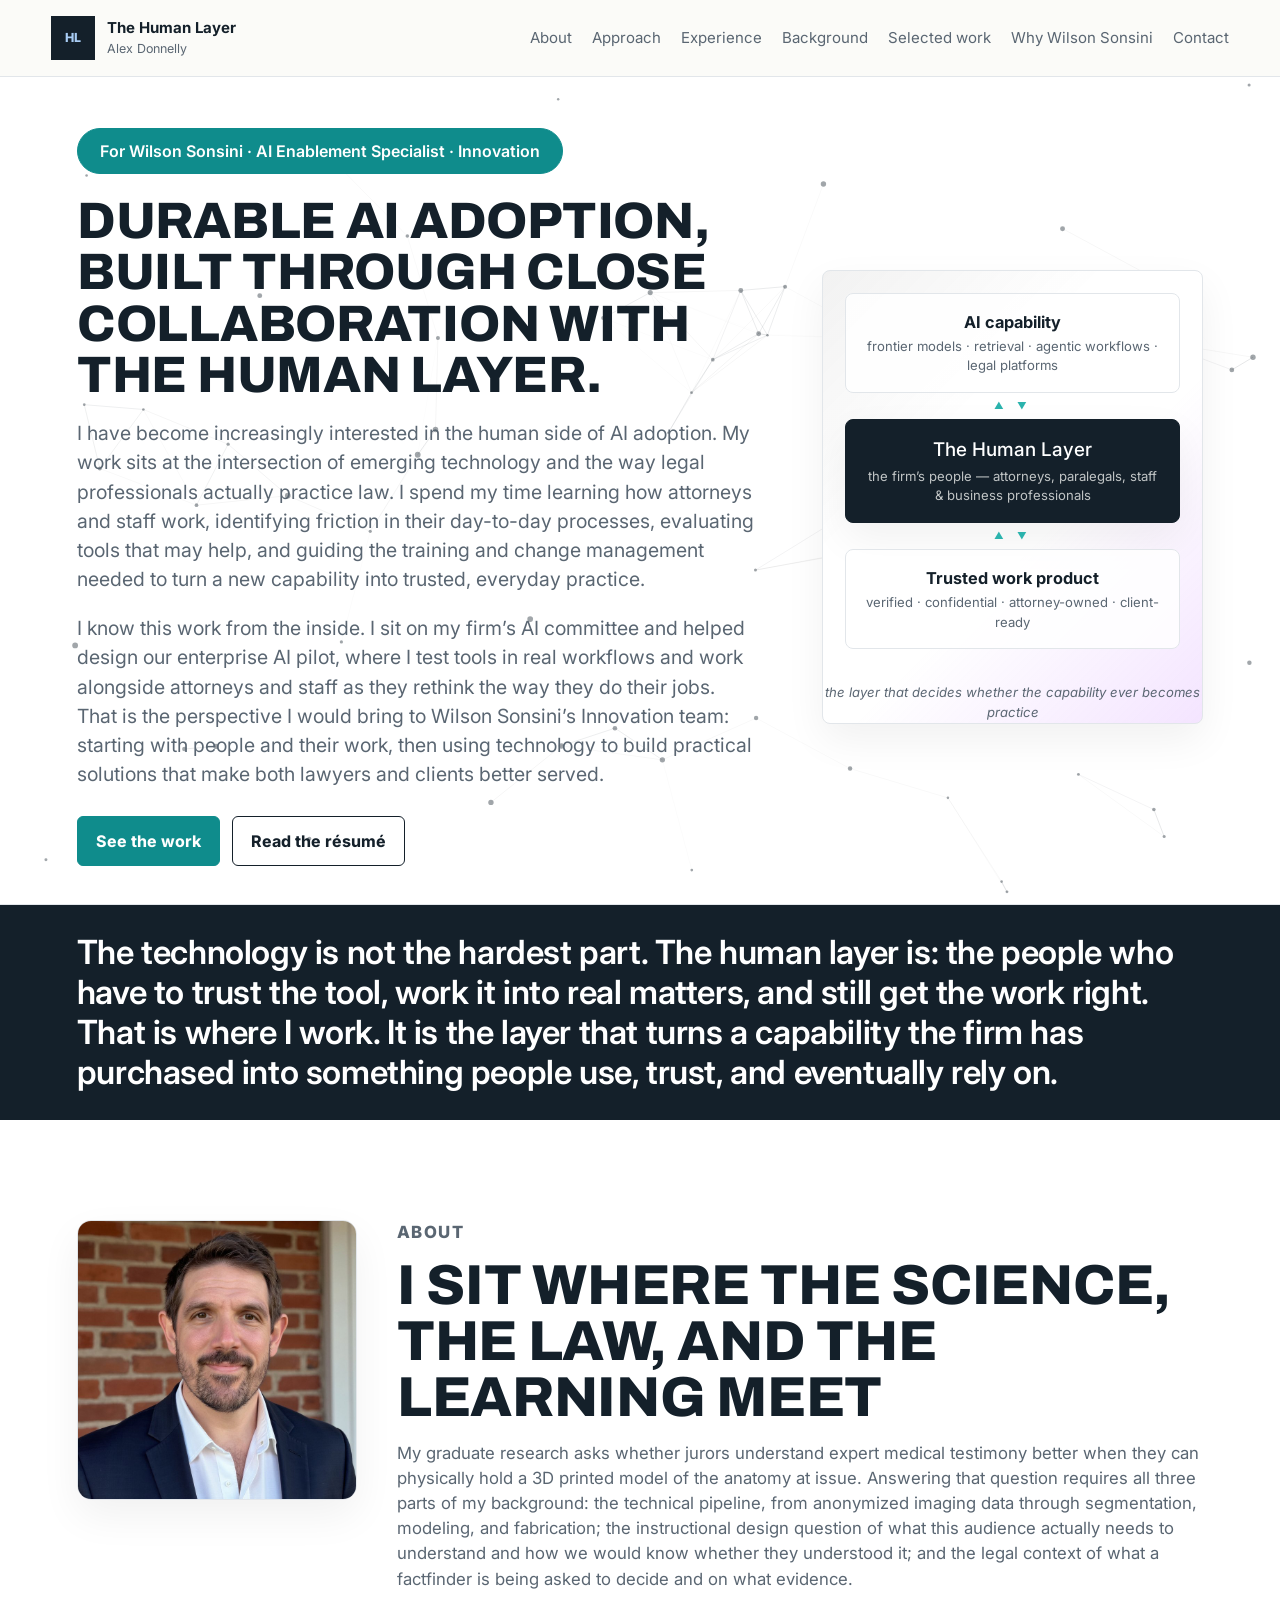
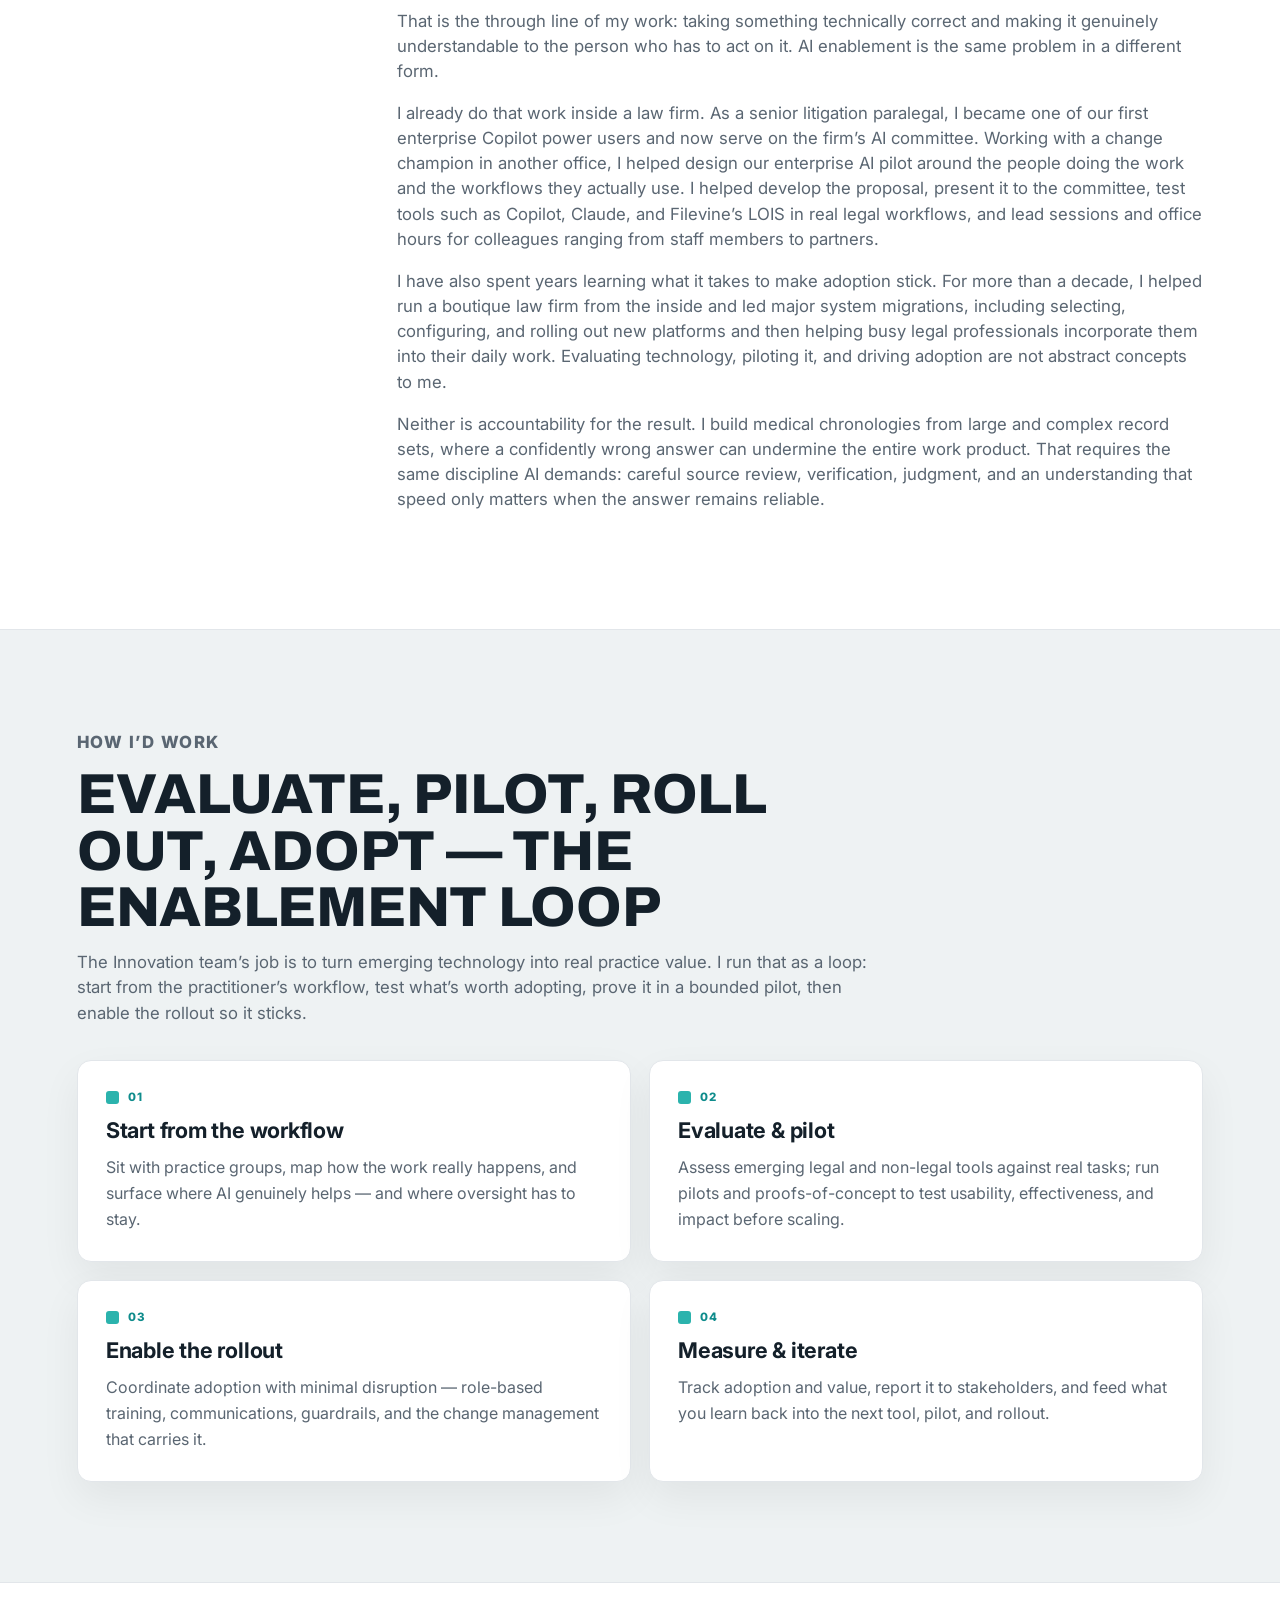
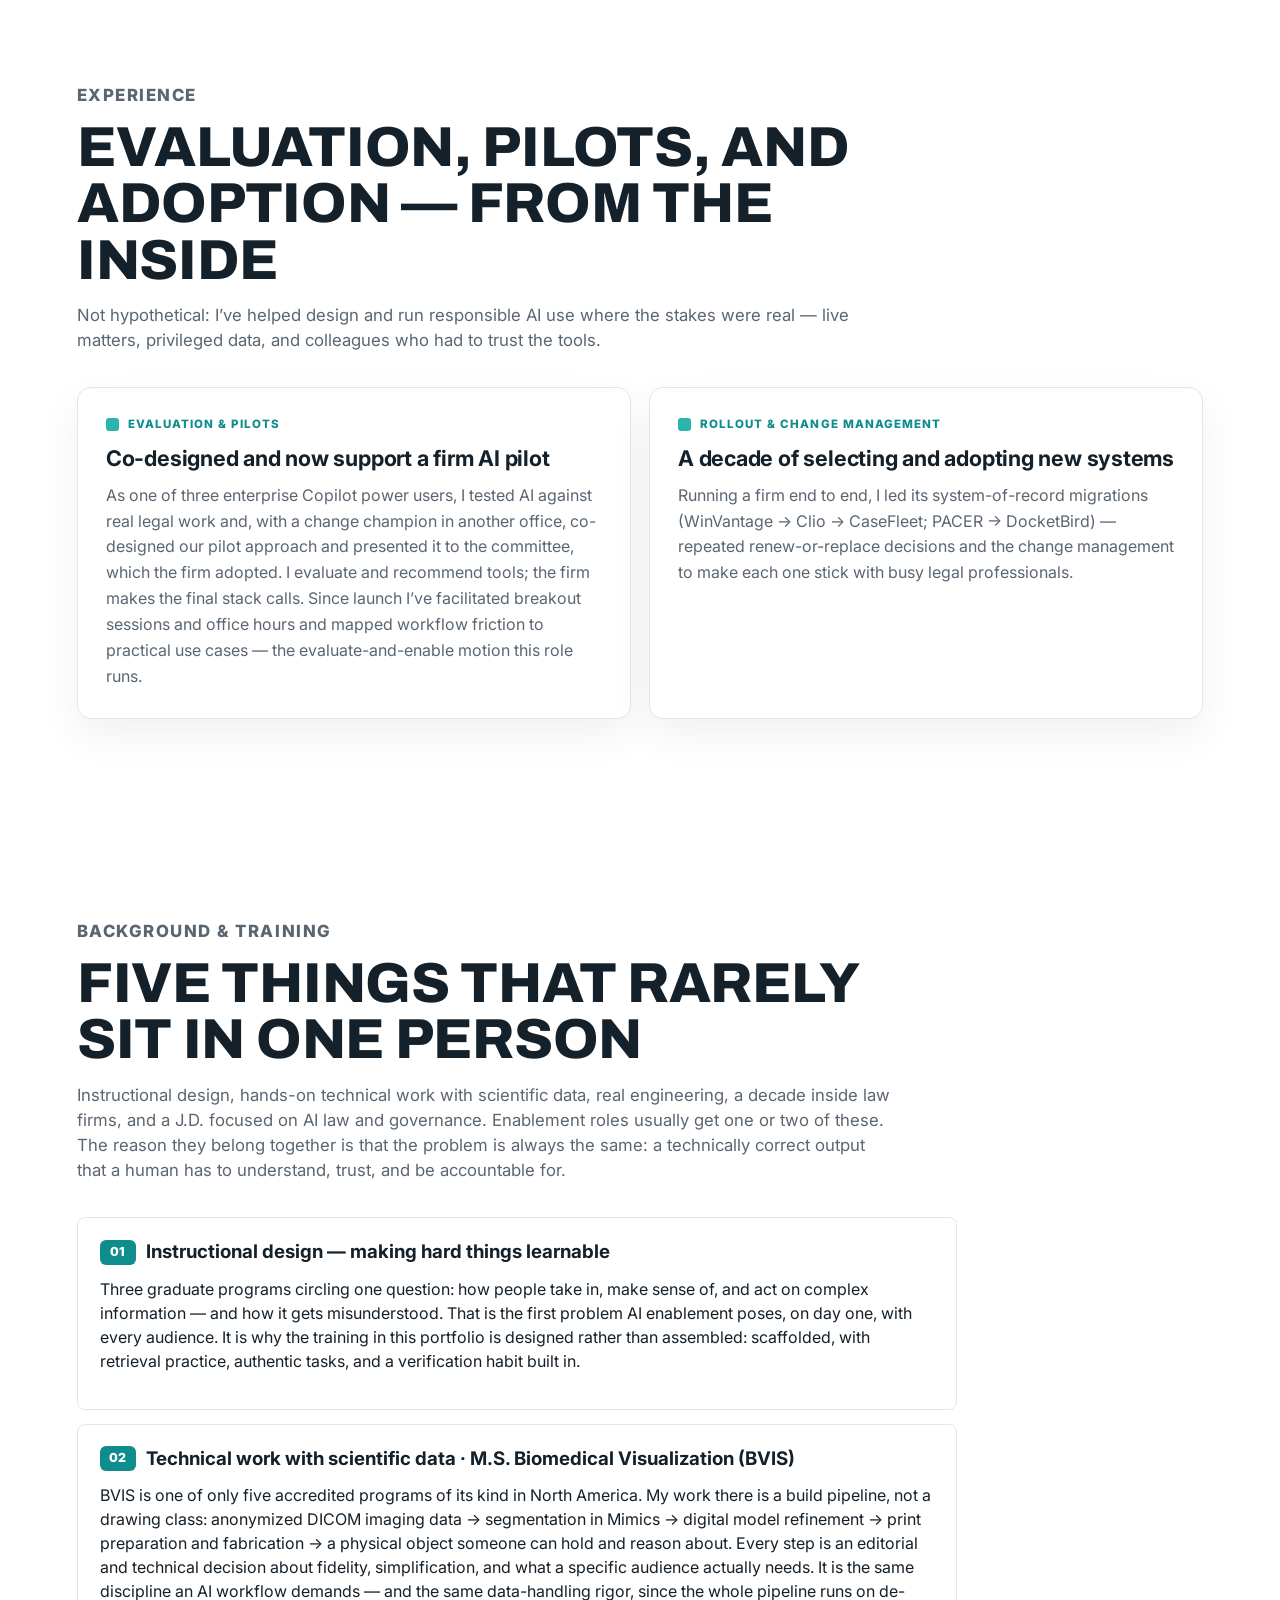
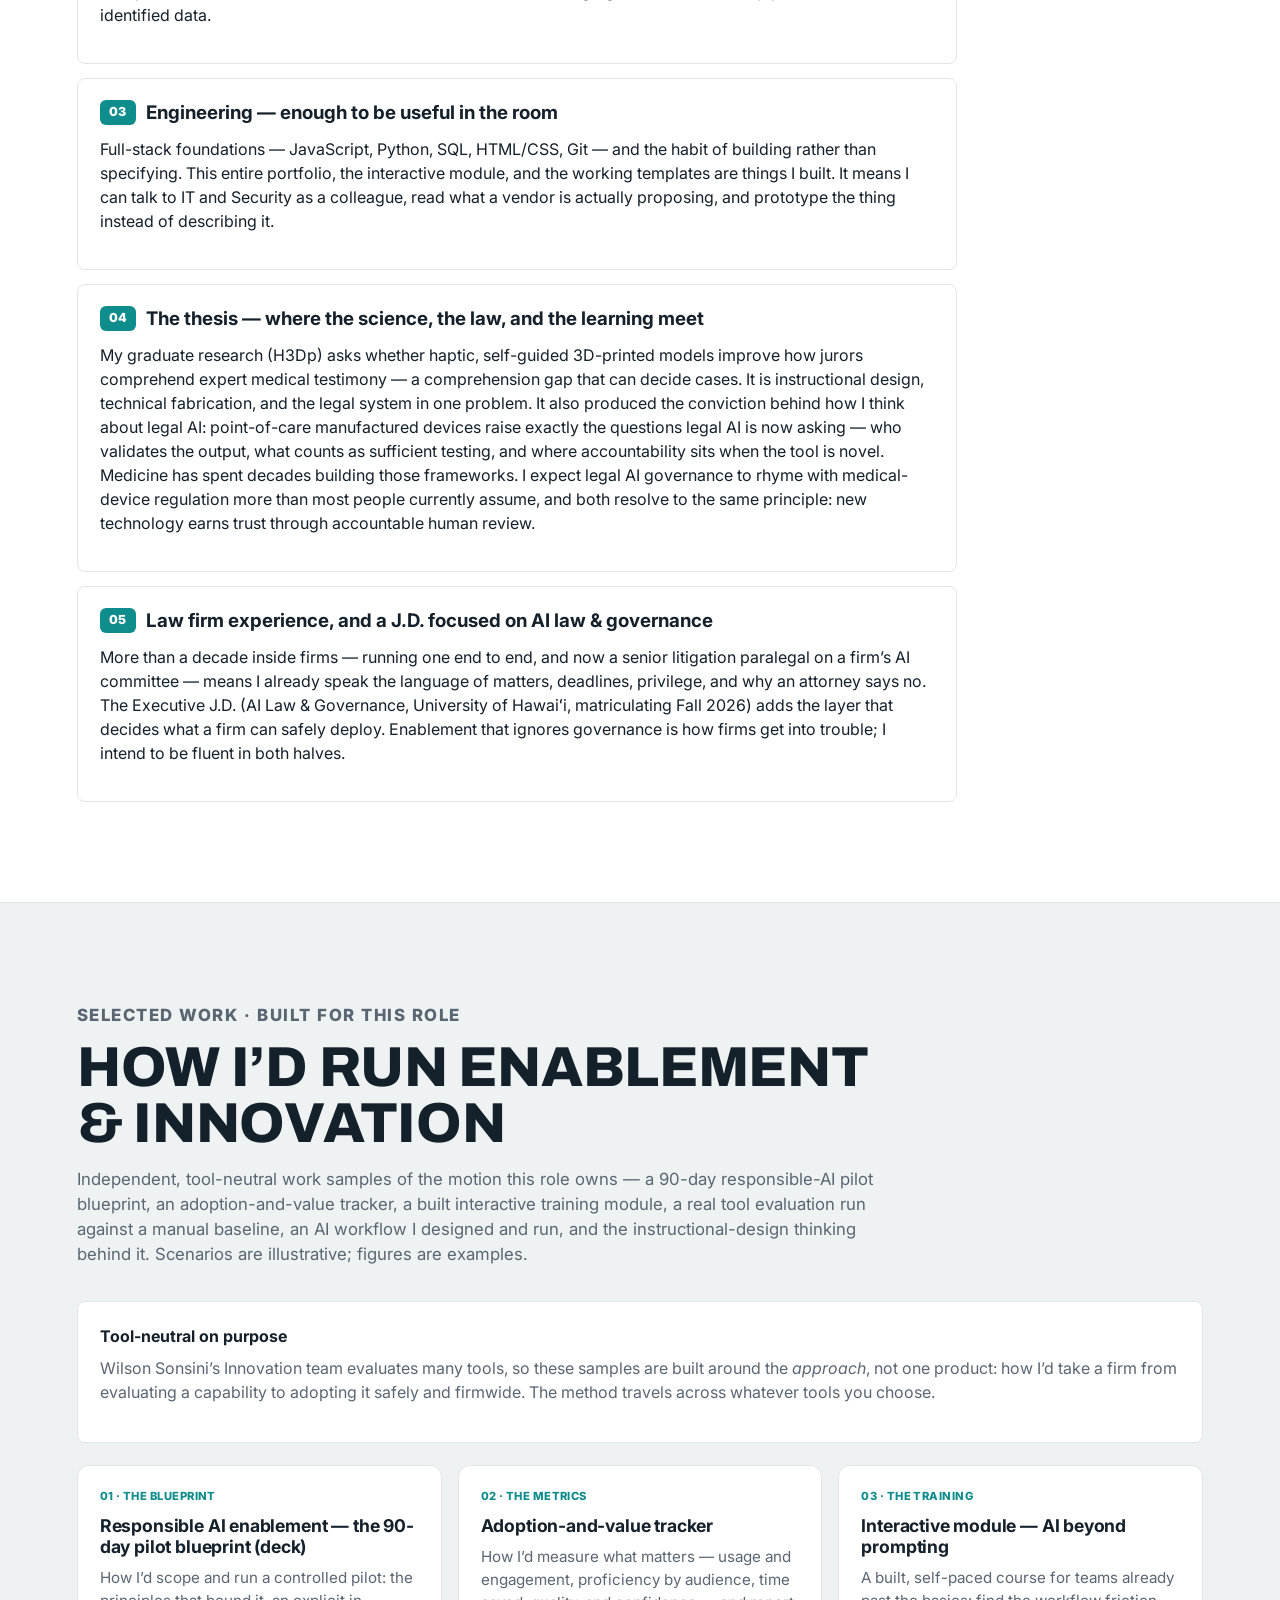
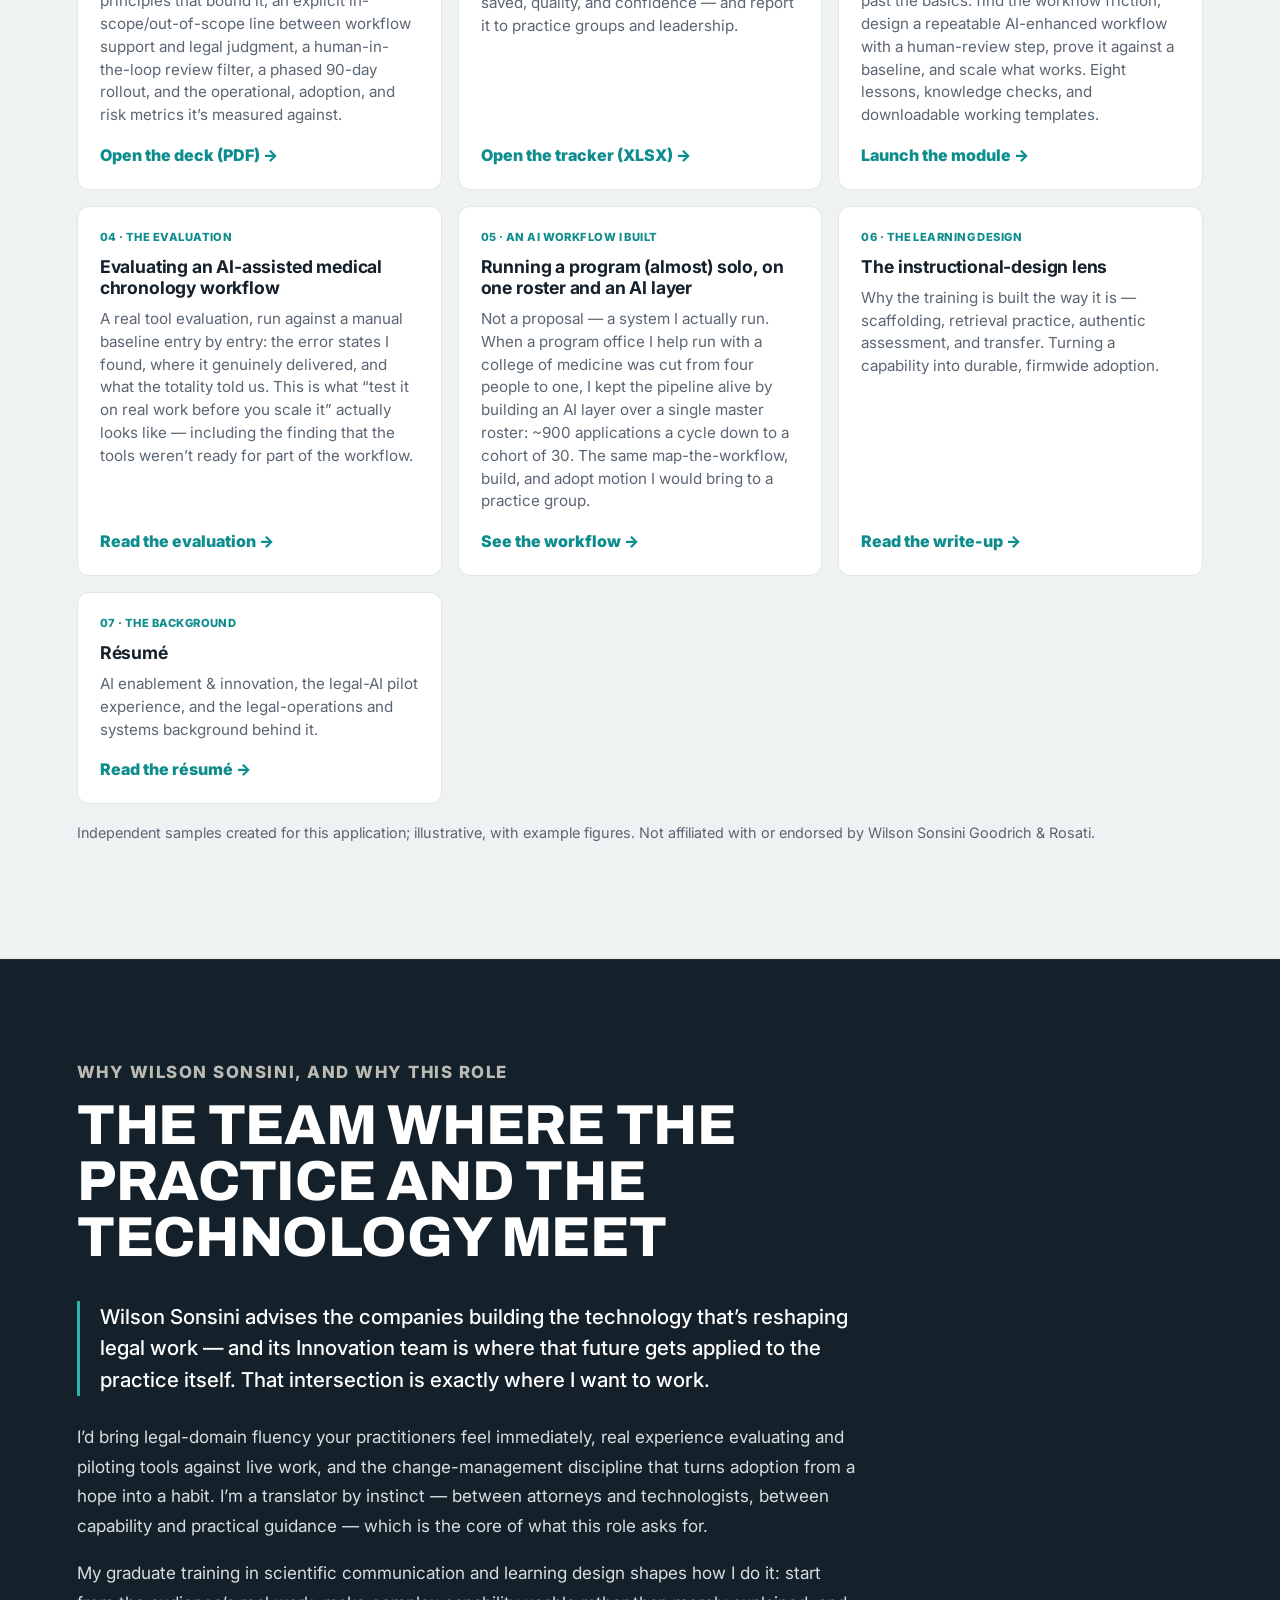
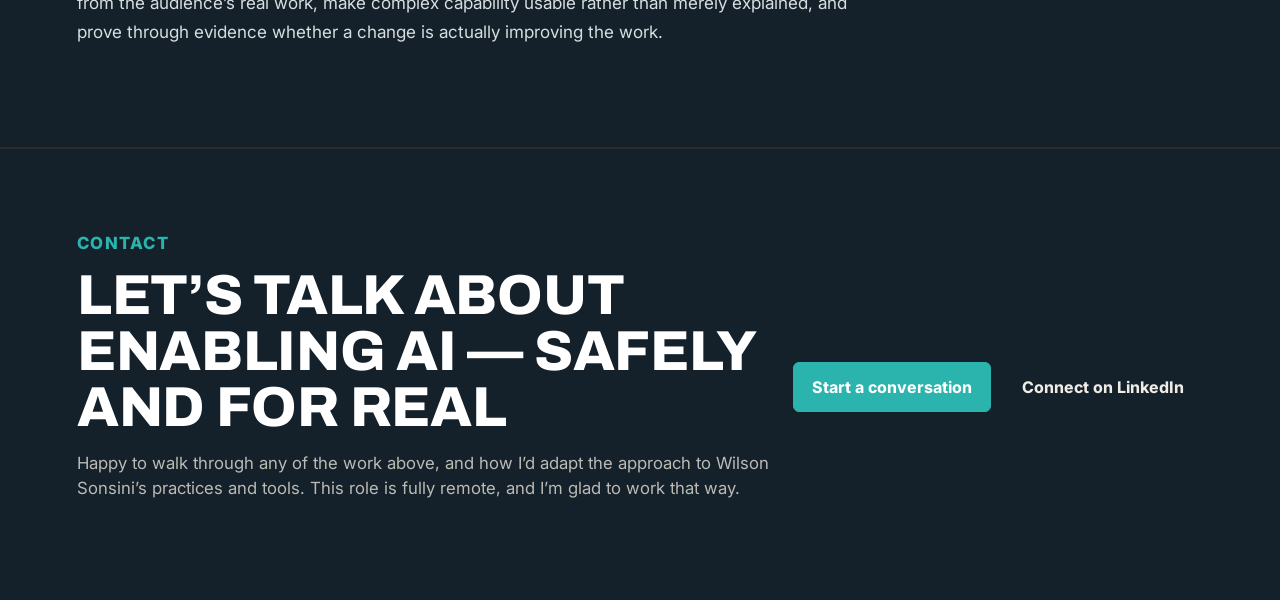
==== index.html @ 8ad5012b "Drop the Technical Fluency section; fold engineering into Background as the fifth element; repoint s" ====
<!doctype html>
<html lang="en">
  <head>
    <meta charset="utf-8">
    <meta name="viewport" content="width=device-width, initial-scale=1">
    <title>The Human Layer | Alex Donnelly — AI Enablement &amp; Innovation for Law Firms</title>
    <meta
      name="description"
      content="AI enablement and innovation for law firms: evaluating and piloting emerging tools, translating practitioner needs into technology-enabled solutions, and driving safe, firmwide adoption. Application portfolio for Wilson Sonsini's AI Enablement Specialist role."
    >
    <link rel="icon" href="favicon.svg" type="image/svg+xml">
    <link rel="icon" href="favicon.png" sizes="48x48">
    <link rel="apple-touch-icon" href="apple-touch-icon.png">
    <link rel="preconnect" href="https://fonts.googleapis.com">
    <link rel="preconnect" href="https://fonts.gstatic.com" crossorigin>
    <link href="https://fonts.googleapis.com/css2?family=Archivo:wght@600;700;800&family=Inter:wght@400;500;600;700;800&display=swap" rel="stylesheet">
    <link rel="stylesheet" href="styles.css?v=1">
    <style>
      .why .prose { max-width: 780px; }
      .why .prose p { margin: 0 0 1.05em; color: #d7dee0; font-size: 1.07rem; line-height: 1.72; }
      .why .prose p:last-child { margin-bottom: 0; }
      .why .prose p.lead { color: #ffffff; font-size: 1.28rem; line-height: 1.55; font-weight: 500; border-left: 3px solid var(--brand); padding-left: 20px; margin-bottom: 1.3em; }
      .hero { position: relative; overflow: hidden; }
      .hero > .hero-copy, .hero > .systems-panel { position: relative; z-index: 1; }
      #netbg { position: absolute; inset: 0; width: 100%; height: 100%; z-index: 0; pointer-events: none; }
      .loop-caption { text-align: center; font-size: 0.82rem; color: var(--muted); font-style: italic; margin: 12px 0 0; }
    </style>
  </head>
  <body>
    <header class="site-header">
      <a class="brand" href="#top" aria-label="The Human Layer home">
        <span class="brand-mark" aria-hidden="true">HL</span>
        <span>
          <strong>The Human Layer</strong>
          <small>Alex Donnelly</small>
        </span>
      </a>
      <nav class="nav" aria-label="Primary navigation">
        <a href="#about">About</a>
        <a href="#approach">Approach</a>
        <a href="#experience">Experience</a>
        <a href="#background">Background</a>
        <a href="#work">Selected work</a>
        <a href="#why">Why Wilson Sonsini</a>
        <a href="#contact">Contact</a>
      </nav>
    </header>

    <main id="top">
      <section class="hero">
        <canvas id="netbg" aria-hidden="true"></canvas>
        <div class="hero-copy">
          <p class="eyebrow">For Wilson Sonsini &middot; AI Enablement Specialist &middot; Innovation</p>
          <h1>Durable AI adoption, built through close collaboration with the human layer.</h1>
          <p class="lede">
            I have become increasingly interested in the human side of AI adoption. My work sits at the
            intersection of emerging technology and the way legal professionals actually practice law. I spend my
            time learning how attorneys and staff work, identifying friction in their day-to-day processes,
            evaluating tools that may help, and guiding the training and change management needed to turn a new
            capability into trusted, everyday practice.
          </p>
          <p class="lede">
            I know this work from the inside. I sit on my firm&rsquo;s AI committee and helped design our
            enterprise AI pilot, where I test tools in real workflows and work alongside attorneys and staff as
            they rethink the way they do their jobs. That is the perspective I would bring to Wilson
            Sonsini&rsquo;s Innovation team: starting with people and their work, then using technology to build
            practical solutions that make both lawyers and clients better served.
          </p>
          <div class="hero-actions" aria-label="Primary actions">
            <a class="button primary" href="#work">See the work</a>
            <a class="button secondary" href="resume.html">Read the r&eacute;sum&eacute;</a>
          </div>
        </div>

        <aside class="systems-panel" aria-label="Diagram: the human layer sits between AI capability and trusted legal work product">
          <div class="stack">
            <div class="stack-layer">
              <strong>AI capability</strong>
              <span>frontier models &middot; retrieval &middot; agentic workflows &middot; legal platforms</span>
            </div>
            <div class="stack-flow" aria-hidden="true">&#9650;&ensp;&#9660;</div>
            <div class="stack-layer human-layer">
              <strong>The Human Layer</strong>
              <span>the firm&rsquo;s people &mdash; attorneys, paralegals, staff &amp; business professionals</span>
            </div>
            <div class="stack-flow" aria-hidden="true">&#9650;&ensp;&#9660;</div>
            <div class="stack-layer">
              <strong>Trusted work product</strong>
              <span>verified &middot; confidential &middot; attorney-owned &middot; client-ready</span>
            </div>
          </div>
          <p class="loop-caption">the layer that decides whether the capability ever becomes practice</p>
        </aside>
      </section>

      <section class="thesis-band" aria-label="Positioning statement">
        <p>
          The technology is not the hardest part. The human layer is: the people who have to trust the tool, work
          it into real matters, and still get the work right. That is where I work. It is the layer that turns a
          capability the firm has purchased into something people use, trust, and eventually rely on.
        </p>
      </section>

      <section id="about" class="section">
        <div class="about-layout">
          <img class="about-photo" src="headshot.jpg" alt="Portrait of Alex Donnelly" width="280" height="280" loading="lazy">
          <div class="section-heading about-copy">
            <p class="eyebrow">About</p>
            <h2>I sit where the science, the law, and the learning meet</h2>
            <p>
              My graduate research asks whether jurors understand expert medical testimony better when they can
              physically hold a 3D printed model of the anatomy at issue. Answering that question requires all three
              parts of my background: the technical pipeline, from anonymized imaging data through segmentation,
              modeling, and fabrication; the instructional design question of what this audience actually needs to
              understand and how we would know whether they understood it; and the legal context of what a
              factfinder is being asked to decide and on what evidence.
            </p>
            <p>
              That is the through line of my work: taking something technically correct and making it genuinely
              understandable to the person who has to act on it. AI enablement is the same problem in a different
              form.
            </p>
            <p>
              I already do that work inside a law firm. As a senior litigation paralegal, I became one of our first
              enterprise Copilot power users and now serve on the firm&rsquo;s AI committee. Working with a change
              champion in another office, I helped design our enterprise AI pilot around the people doing the work
              and the workflows they actually use. I helped develop the proposal, present it to the committee, test
              tools such as Copilot, Claude, and Filevine&rsquo;s LOIS in real legal workflows, and lead sessions and
              office hours for colleagues ranging from staff members to partners.
            </p>
            <p>
              I have also spent years learning what it takes to make adoption stick. For more than a decade, I helped
              run a boutique law firm from the inside and led major system migrations, including selecting,
              configuring, and rolling out new platforms and then helping busy legal professionals incorporate them
              into their daily work. Evaluating technology, piloting it, and driving adoption are not abstract
              concepts to me.
            </p>
            <p>
              Neither is accountability for the result. I build medical chronologies from large and complex record
              sets, where a confidently wrong answer can undermine the entire work product. That requires the same
              discipline AI demands: careful source review, verification, judgment, and an understanding that speed
              only matters when the answer remains reliable.
            </p>
          </div>
        </div>
      </section>

      <section id="approach" class="section muted">
        <div class="section-heading">
          <p class="eyebrow">How I&rsquo;d work</p>
          <h2>Evaluate, pilot, roll out, adopt &mdash; the enablement loop</h2>
          <p>
            The Innovation team&rsquo;s job is to turn emerging technology into real practice value. I run that as
            a loop: start from the practitioner&rsquo;s workflow, test what&rsquo;s worth adopting, prove it in a
            bounded pilot, then enable the rollout so it sticks.
          </p>
        </div>
        <div class="exp-grid">
          <article class="exp-card">
            <span class="exp-kicker">01</span>
            <h3>Start from the workflow</h3>
            <p>Sit with practice groups, map how the work really happens, and surface where AI genuinely helps
            &mdash; and where oversight has to stay.</p>
          </article>
          <article class="exp-card">
            <span class="exp-kicker">02</span>
            <h3>Evaluate &amp; pilot</h3>
            <p>Assess emerging legal and non-legal tools against real tasks; run pilots and proofs-of-concept to
            test usability, effectiveness, and impact before scaling.</p>
          </article>
          <article class="exp-card">
            <span class="exp-kicker">03</span>
            <h3>Enable the rollout</h3>
            <p>Coordinate adoption with minimal disruption &mdash; role-based training, communications,
            guardrails, and the change management that carries it.</p>
          </article>
          <article class="exp-card">
            <span class="exp-kicker">04</span>
            <h3>Measure &amp; iterate</h3>
            <p>Track adoption and value, report it to stakeholders, and feed what you learn back into the next
            tool, pilot, and rollout.</p>
          </article>
        </div>
      </section>

      <section id="experience" class="section">
        <div class="section-heading">
          <p class="eyebrow">Experience</p>
          <h2>Evaluation, pilots, and adoption &mdash; from the inside</h2>
          <p>
            Not hypothetical: I&rsquo;ve helped design and run responsible AI use where the stakes were real
            &mdash; live matters, privileged data, and colleagues who had to trust the tools.
          </p>
        </div>
        <div class="exp-grid">
          <article class="exp-card">
            <span class="exp-kicker">Evaluation &amp; pilots</span>
            <h3>Co-designed and now support a firm AI pilot</h3>
            <p>
              As one of three enterprise Copilot power users, I tested AI against real legal work and, with a
              change champion in another office, co-designed our pilot approach and presented it to the committee,
              which the firm adopted. I evaluate and recommend tools; the firm makes the final stack calls. Since
              launch I&rsquo;ve facilitated breakout sessions and office hours and mapped workflow friction to
              practical use cases &mdash; the evaluate-and-enable motion this role runs.
            </p>
          </article>
          <article class="exp-card">
            <span class="exp-kicker">Rollout &amp; change management</span>
            <h3>A decade of selecting and adopting new systems</h3>
            <p>
              Running a firm end to end, I led its system-of-record migrations (WinVantage &rarr; Clio &rarr;
              CaseFleet; PACER &rarr; DocketBird) &mdash; repeated renew-or-replace decisions and the change
              management to make each one stick with busy legal professionals.
            </p>
          </article>
        </div>
      </section>


      <section id="background" class="section">
        <div class="section-heading">
          <p class="eyebrow">Background &amp; training</p>
          <h2>Five things that rarely sit in one person</h2>
          <p>
            Instructional design, hands-on technical work with scientific data, real engineering, a decade inside
            law firms, and a J.D. focused on AI law and governance. Enablement roles usually get one or two of
            these. The reason they belong together is that the problem is always the same: a technically correct
            output that a human has to understand, trust, and be accountable for.
          </p>
        </div>
        <div class="findings-list">
          <article class="finding">
            <h3><span>01</span> Instructional design &mdash; making hard things learnable</h3>
            <p>
              Three graduate programs circling one question: how people take in, make sense of, and act on complex
              information &mdash; and how it gets misunderstood. That is the first problem AI enablement poses, on
              day one, with every audience. It is why the training in this portfolio is designed rather than
              assembled: scaffolded, with retrieval practice, authentic tasks, and a verification habit built in.
            </p>
          </article>
          <article class="finding">
            <h3><span>02</span> Technical work with scientific data &middot; M.S. Biomedical Visualization (BVIS)</h3>
            <p>
              BVIS is one of only five accredited programs of its kind in North America. My work there is a build
              pipeline, not a drawing class: anonymized DICOM imaging data &rarr; segmentation in Mimics &rarr;
              digital model refinement &rarr; print preparation and fabrication &rarr; a physical object someone can
              hold and reason about. Every step is an editorial and technical decision about fidelity, simplification,
              and what a specific audience actually needs. It is the same discipline an AI workflow demands &mdash;
              and the same data-handling rigor, since the whole pipeline runs on de-identified data.
            </p>
          </article>
          <article class="finding">
            <h3><span>03</span> Engineering &mdash; enough to be useful in the room</h3>
            <p>
              Full-stack foundations &mdash; JavaScript, Python, SQL, HTML/CSS, Git &mdash; and the habit of
              building rather than specifying. This entire portfolio, the interactive module, and the working
              templates are things I built. It means I can talk to IT and Security as a colleague, read what a
              vendor is actually proposing, and prototype the thing instead of describing it.
            </p>
          </article>
          <article class="finding">
            <h3><span>04</span> The thesis &mdash; where the science, the law, and the learning meet</h3>
            <p>
              My graduate research (H3Dp) asks whether haptic, self-guided 3D-printed models improve how jurors
              comprehend expert medical testimony &mdash; a comprehension gap that can decide cases. It is
              instructional design, technical fabrication, and the legal system in one problem. It also produced the
              conviction behind how I think about legal AI: point-of-care manufactured devices raise exactly the
              questions legal AI is now asking &mdash; who validates the output, what counts as sufficient testing,
              and where accountability sits when the tool is novel. Medicine has spent decades building those
              frameworks. I expect legal AI governance to rhyme with medical-device regulation more than most people
              currently assume, and both resolve to the same principle: new technology earns trust through
              accountable human review.
            </p>
          </article>
          <article class="finding">
            <h3><span>05</span> Law firm experience, and a J.D. focused on AI law &amp; governance</h3>
            <p>
              More than a decade inside firms &mdash; running one end to end, and now a senior litigation paralegal
              on a firm&rsquo;s AI committee &mdash; means I already speak the language of matters, deadlines,
              privilege, and why an attorney says no. The Executive J.D. (AI Law &amp; Governance, University of
              Hawai&#x2bb;i, matriculating Fall 2026) adds the layer that decides what a firm can safely deploy.
              Enablement that ignores governance is how firms get into trouble; I intend to be fluent in both halves.
            </p>
          </article>
        </div>
      </section>

      <section id="work" class="section muted">
        <div class="section-heading">
          <p class="eyebrow">Selected work &middot; built for this role</p>
          <h2>How I&rsquo;d run enablement &amp; innovation</h2>
          <p>
            Independent, tool-neutral work samples of the motion this role owns &mdash; a 90-day responsible-AI
            pilot blueprint, an adoption-and-value tracker, a built interactive training module, a real tool
            evaluation run against a manual baseline, an AI workflow I designed and run, and the
            instructional-design thinking behind it. Scenarios are illustrative; figures are examples.
          </p>
        </div>
        <div class="project-preview" role="note">
          <strong>Tool-neutral on purpose</strong>
          <p>
            Wilson Sonsini&rsquo;s Innovation team evaluates many tools, so these samples are built around the
            <em>approach</em>, not one product: how I&rsquo;d take a firm from evaluating a capability to adopting
            it safely and firmwide. The method travels across whatever tools you choose.
          </p>
        </div>
        <div class="suite-block">
          <div class="suite-tiles">
            <a class="suite-tile" href="WSGR_Responsible_AI_Pilot_Blueprint.pdf">
              <span class="suite-tag">01 &middot; The blueprint</span>
              <h4>Responsible AI enablement &mdash; the 90-day pilot blueprint (deck)</h4>
              <p>How I&rsquo;d scope and run a controlled pilot: the principles that bound it, an explicit
              in-scope/out-of-scope line between workflow support and legal judgment, a human-in-the-loop review
              filter, a phased 90-day rollout, and the operational, adoption, and risk metrics it&rsquo;s measured
              against.</p>
              <span class="suite-action">Open the deck (PDF) <span aria-hidden="true">&rarr;</span></span>
            </a>
            <a class="suite-tile" href="WSGR_AI_Adoption_Tracker.xlsx">
              <span class="suite-tag">02 &middot; The metrics</span>
              <h4>Adoption-and-value tracker</h4>
              <p>How I&rsquo;d measure what matters &mdash; usage and engagement, proficiency by audience, time
              saved, quality, and confidence &mdash; and report it to practice groups and leadership.</p>
              <span class="suite-action">Open the tracker (XLSX) <span aria-hidden="true">&rarr;</span></span>
            </a>
            <a class="suite-tile" href="module.html">
              <span class="suite-tag">03 &middot; The training</span>
              <h4>Interactive module &mdash; AI beyond prompting</h4>
              <p>A built, self-paced course for teams already past the basics: find the workflow friction, design a
              repeatable AI-enhanced workflow with a human-review step, prove it against a baseline, and scale what
              works. Eight lessons, knowledge checks, and downloadable working templates.</p>
              <span class="suite-action">Launch the module <span aria-hidden="true">&rarr;</span></span>
            </a>
            <a class="suite-tile" href="chronology-analysis.html">
              <span class="suite-tag">04 &middot; The evaluation</span>
              <h4>Evaluating an AI-assisted medical chronology workflow</h4>
              <p>A real tool evaluation, run against a manual baseline entry by entry: the error states I found,
              where it genuinely delivered, and what the totality told us. This is what &ldquo;test it on real
              work before you scale it&rdquo; actually looks like &mdash; including the finding that the tools
              weren&rsquo;t ready for part of the workflow.</p>
              <span class="suite-action">Read the evaluation <span aria-hidden="true">&rarr;</span></span>
            </a>
            <a class="suite-tile" href="ai-workflow.html">
              <span class="suite-tag">05 &middot; An AI workflow I built</span>
              <h4>Running a program (almost) solo, on one roster and an AI layer</h4>
              <p>Not a proposal &mdash; a system I actually run. When a program office I help run with a college of
              medicine was cut from four people to one, I kept the pipeline alive by building an AI layer over a
              single master roster: ~900 applications a cycle down to a cohort of 30. The same map-the-workflow,
              build, and adopt motion I would bring to a practice group.</p>
              <span class="suite-action">See the workflow <span aria-hidden="true">&rarr;</span></span>
            </a>
            <a class="suite-tile" href="learning-design.html">
              <span class="suite-tag">06 &middot; The learning design</span>
              <h4>The instructional-design lens</h4>
              <p>Why the training is built the way it is &mdash; scaffolding, retrieval practice, authentic
              assessment, and transfer. Turning a capability into durable, firmwide adoption.</p>
              <span class="suite-action">Read the write-up <span aria-hidden="true">&rarr;</span></span>
            </a>
            <a class="suite-tile" href="resume.html">
              <span class="suite-tag">07 &middot; The background</span>
              <h4>R&eacute;sum&eacute;</h4>
              <p>AI enablement &amp; innovation, the legal-AI pilot experience, and the legal-operations and
              systems background behind it.</p>
              <span class="suite-action">Read the r&eacute;sum&eacute; <span aria-hidden="true">&rarr;</span></span>
            </a>
          </div>
          <p class="suite-footnote">
            Independent samples created for this application; illustrative, with example figures. Not affiliated
            with or endorsed by Wilson Sonsini Goodrich &amp; Rosati.
          </p>
        </div>
      </section>

      <section id="why" class="section why dark">
        <div class="section-heading">
          <p class="eyebrow">Why Wilson Sonsini, and why this role</p>
          <h2>The team where the practice and the technology meet</h2>
        </div>
        <div class="prose">
          <p class="lead">
            Wilson Sonsini advises the companies building the technology that&rsquo;s reshaping legal work &mdash;
            and its Innovation team is where that future gets applied to the practice itself. That intersection is
            exactly where I want to work.
          </p>
          <p>
            I&rsquo;d bring legal-domain fluency your practitioners feel immediately, real experience evaluating
            and piloting tools against live work, and the change-management discipline that turns adoption from a
            hope into a habit. I&rsquo;m a translator by instinct &mdash; between attorneys and technologists,
            between capability and practical guidance &mdash; which is the core of what this role asks for.
          </p>
          <p>
            My graduate training in scientific communication and learning design shapes how I do it: start from
            the audience&rsquo;s real work, make complex capability usable rather than merely explained, and prove
            through evidence whether a change is actually improving the work.
          </p>
        </div>
      </section>

      <section id="contact" class="contact-section">
        <div>
          <p class="eyebrow">Contact</p>
          <h2>Let&rsquo;s talk about enabling AI &mdash; safely and for real</h2>
          <p>
            Happy to walk through any of the work above, and how I&rsquo;d adapt the approach to Wilson
            Sonsini&rsquo;s practices and tools. This role is fully remote, and I&rsquo;m glad to work that way.
          </p>
        </div>
        <div class="hero-actions">
          <a class="button primary" href="mailto:a.james.donnelly@gmail.com">Start a conversation</a>
          <a class="button secondary" href="https://www.linkedin.com/in/alexjdonnelly">Connect on LinkedIn</a>
        </div>
      </section>
    </main>

    <script>
      /* Subtle constellation network behind the hero — slate/teal node motif */
      (function () {
        var c = document.getElementById('netbg');
        if (!c || !c.getContext) return;
        var ctx = c.getContext('2d');
        var hero = c.parentElement;
        var reduce = window.matchMedia && window.matchMedia('(prefers-reduced-motion: reduce)').matches;
        var DPR = Math.min(window.devicePixelRatio || 1, 2);
        var W = 0, H = 0, nodes = [], mouse = { x: -9999, y: -9999 }, raf = 0;
        var LINK = 132, MLINK = 175;

        function build() {
          var count = Math.round(Math.min(72, Math.max(26, (W * H) / 17000)));
          nodes = [];
          for (var i = 0; i < count; i++) {
            nodes.push({
              x: Math.random() * W, y: Math.random() * H,
              vx: (Math.random() - 0.5) * 0.26, vy: (Math.random() - 0.5) * 0.26,
              r: 1.2 + Math.random() * 1.7
            });
          }
        }
        function size() {
          var r = hero.getBoundingClientRect();
          W = r.width; H = r.height;
          c.width = W * DPR; c.height = H * DPR;
          ctx.setTransform(DPR, 0, 0, DPR, 0, 0);
          build();
        }
        function frame() {
          ctx.clearRect(0, 0, W, H);
          var i, j, n, a, b, dx, dy, d, al;
          for (i = 0; i < nodes.length; i++) {
            n = nodes[i]; n.x += n.vx; n.y += n.vy;
            if (n.x < 0 || n.x > W) n.vx *= -1;
            if (n.y < 0 || n.y > H) n.vy *= -1;
          }
          for (i = 0; i < nodes.length; i++) {
            for (j = i + 1; j < nodes.length; j++) {
              a = nodes[i]; b = nodes[j]; dx = a.x - b.x; dy = a.y - b.y; d = Math.sqrt(dx * dx + dy * dy);
              if (d < LINK) {
                al = (1 - d / LINK) * 0.13;
                ctx.strokeStyle = 'rgba(20,32,42,' + al + ')'; ctx.lineWidth = 1;
                ctx.beginPath(); ctx.moveTo(a.x, a.y); ctx.lineTo(b.x, b.y); ctx.stroke();
              }
            }
          }
          for (i = 0; i < nodes.length; i++) {
            n = nodes[i]; dx = n.x - mouse.x; dy = n.y - mouse.y; d = Math.sqrt(dx * dx + dy * dy);
            if (d < MLINK) {
              al = (1 - d / MLINK) * 0.5;
              ctx.strokeStyle = 'rgba(15,140,140,' + al + ')'; ctx.lineWidth = 1.1;
              ctx.beginPath(); ctx.moveTo(n.x, n.y); ctx.lineTo(mouse.x, mouse.y); ctx.stroke();
            }
          }
          for (i = 0; i < nodes.length; i++) {
            n = nodes[i];
            ctx.fillStyle = 'rgba(20,32,42,0.40)';
            ctx.beginPath(); ctx.arc(n.x, n.y, n.r, 0, 6.2832); ctx.fill();
          }
          if (!reduce) raf = requestAnimationFrame(frame);
        }
        window.addEventListener('resize', function () { cancelAnimationFrame(raf); size(); if (!reduce) frame(); });
        window.addEventListener('mousemove', function (e) {
          var r = c.getBoundingClientRect(); mouse.x = e.clientX - r.left; mouse.y = e.clientY - r.top;
        });
        window.addEventListener('mouseleave', function () { mouse.x = -9999; mouse.y = -9999; });
        size();
        frame();
      })();
    </script>
  </body>
</html>
---- styles.css ----
:root {
  color-scheme: light;
  --ink: #14202a;
  --muted: #5a6672;
  --line: #e2e6ea;
  --paper: #ffffff;
  --soft: #eef2f3;
  --blue: #0f8c8c;
  --brand: #2bb3ad;
  --green: #0f8c8c;
  --gold: #2bb3ad;
  --rust: #0f8c8c;
  --white: #ffffff;
  --shadow: 0 16px 40px rgba(20, 20, 25, 0.06);
}

* {
  box-sizing: border-box;
}

html {
  scroll-behavior: smooth;
}

body {
  margin: 0;
  background: var(--paper);
  color: var(--ink);
  font-family:
    Inter, ui-sans-serif, system-ui, -apple-system, BlinkMacSystemFont, "Segoe UI", sans-serif;
  line-height: 1.5;
}

a {
  color: inherit;
}

.site-header {
  position: sticky;
  top: 0;
  z-index: 10;
  display: flex;
  align-items: center;
  justify-content: space-between;
  gap: 24px;
  padding: 16px clamp(18px, 4vw, 56px);
  border-bottom: 1px solid var(--line);
  background: rgba(251, 250, 247, 0.82);
  backdrop-filter: blur(16px);
}

.brand {
  display: inline-flex;
  align-items: center;
  gap: 12px;
  min-width: 230px;
  text-decoration: none;
}

.brand-mark {
  display: grid;
  width: 44px;
  height: 44px;
  place-items: center;
  border: 1px solid var(--ink);
  background: var(--ink);
  color: var(--white);
  font-size: 0.78rem;
  font-weight: 800;
}

.brand strong,
.brand small {
  display: block;
}

.brand strong {
  font-size: 0.94rem;
}

.brand small {
  color: var(--muted);
  font-size: 0.78rem;
}

.nav {
  display: flex;
  flex-wrap: wrap;
  justify-content: flex-end;
  gap: 8px 20px;
  color: var(--muted);
  font-size: 0.94rem;
}

.nav a {
  text-decoration: none;
}

.nav a:hover {
  color: var(--ink);
}

.hero {
  display: grid;
  grid-template-columns: minmax(0, 1.25fr) minmax(300px, 0.7fr);
  gap: clamp(28px, 5vw, 64px);
  align-items: center;
  min-height: calc(84svh - 78px);
  padding: clamp(30px, 4vw, 52px) clamp(18px, 6vw, 80px) clamp(22px, 3vw, 38px);
  border-bottom: 1px solid var(--line);
}

.eyebrow {
  margin: 0 0 12px;
  color: var(--blue);
  font-size: 0.78rem;
  font-weight: 800;
  letter-spacing: 0.09em;
  text-transform: uppercase;
}

/* Hero tag styled as a bordered pill, like Eve's */
.hero .eyebrow {
  display: inline-block;
  margin-bottom: 22px;
  padding: 10px 22px;
  border: 1px solid var(--blue);
  border-radius: 999px;
  background: var(--blue);
  color: var(--white);
  font-size: 1rem;
  font-weight: 600;
  letter-spacing: 0;
  text-transform: none;
}

h1,
h2,
h3,
h4,
p {
  margin-top: 0;
}

h1 {
  max-width: 910px;
  margin-bottom: 18px;
  font-family: Inter, ui-sans-serif, system-ui, -apple-system, "Segoe UI", sans-serif;
  font-size: clamp(2.7rem, 4vw, 4.35rem);
  font-weight: 750;
  letter-spacing: -0.022em;
  line-height: 1.02;
}

.lede {
  max-width: 760px;
  color: var(--muted);
  font-size: clamp(1.04rem, 1.55vw, 1.22rem);
}

.hero-actions {
  display: flex;
  flex-wrap: wrap;
  gap: 12px;
  margin-top: 26px;
}

.button {
  display: inline-flex;
  align-items: center;
  justify-content: center;
  min-height: 44px;
  padding: 12px 18px;
  border: 1px solid var(--ink);
  border-radius: 6px;
  font-weight: 750;
  text-decoration: none;
}

.button.primary {
  background: var(--blue);
  border-color: var(--blue);
  color: var(--white);
}

.button.secondary {
  background: transparent;
}

.systems-panel {
  border: 1px solid var(--line);
  border-radius: 8px;
  background:
    linear-gradient(135deg, rgba(31, 29, 26, 0.06), transparent 34%),
    linear-gradient(315deg, rgba(185, 90, 255, 0.16), transparent 42%),
    var(--white);
  box-shadow: var(--shadow);
  overflow: hidden;
}

.panel-head,
.legend {
  display: flex;
  align-items: center;
  justify-content: space-between;
  gap: 16px;
  padding: 16px;
  color: var(--muted);
  font-size: 0.84rem;
}

.panel-head {
  border-bottom: 1px solid var(--line);
}

.status-dot {
  color: var(--green);
  font-weight: 800;
}

.workflow-grid {
  display: grid;
  grid-template-columns: repeat(2, minmax(0, 1fr));
  gap: 12px;
  padding: 18px;
}

.workflow-node {
  position: relative;
  display: grid;
  min-height: 76px;
  place-items: center;
  border: 1px solid var(--line);
  border-radius: 8px;
  background: rgba(255, 255, 255, 0.82);
  font-weight: 800;
}

.workflow-node::after {
  content: "";
  position: absolute;
  right: -7px;
  bottom: -7px;
  width: 18px;
  height: 18px;
  border-radius: 50%;
  background: var(--blue);
}

.workflow-node.human::after {
  background: var(--gold);
}

.legend {
  border-top: 1px solid var(--line);
}

.legend span {
  display: inline-flex;
  align-items: center;
  gap: 8px;
}

.legend i {
  width: 10px;
  height: 10px;
  border-radius: 50%;
}

.human-key {
  background: var(--gold);
}

.ai-key {
  background: var(--blue);
}

.thesis-band {
  padding: 28px clamp(18px, 6vw, 80px);
  background: var(--ink);
  color: var(--white);
}

.thesis-band p {
  max-width: 1180px;
  margin: 0 auto;
  font-family: Inter, ui-sans-serif, system-ui, -apple-system, "Segoe UI", sans-serif;
  font-size: clamp(1.35rem, 2.6vw, 2.35rem);
  font-weight: 600;
  letter-spacing: -0.012em;
  line-height: 1.2;
}

.section {
  padding: clamp(58px, 8vw, 100px) clamp(18px, 6vw, 80px);
}

.section.muted {
  background: var(--soft);
  border-block: 1px solid var(--line);
}

.section-heading {
  max-width: 820px;
  margin-bottom: 34px;
}

.section-heading h2,
.contact-section h2 {
  margin-bottom: 14px;
  font-family: Inter, ui-sans-serif, system-ui, -apple-system, "Segoe UI", sans-serif;
  font-size: clamp(2rem, 4.4vw, 4.2rem);
  font-weight: 700;
  letter-spacing: -0.018em;
  line-height: 1.03;
}

.section-heading p,
.contact-section p {
  color: var(--muted);
  font-size: 1.05rem;
}

.blueprint-layout {
  display: grid;
  grid-template-columns: minmax(280px, 0.72fr) minmax(0, 1.28fr);
  gap: 18px;
}

.blueprint-stage,
.project-card,
.project-preview,
.writing-list article {
  border: 1px solid var(--line);
  border-radius: 8px;
  background: var(--white);
}

.blueprint-stage {
  padding: 22px;
}

.blueprint-stage.emphasized {
  background: #f8faf7;
}

.stage-header {
  margin-bottom: 22px;
}

.stage-header h3 {
  margin-bottom: 4px;
  font-size: 1.24rem;
}

.stage-header p {
  color: var(--muted);
}

.timeline {
  margin: 0;
  padding: 0;
  list-style: none;
  counter-reset: workflow;
  display: flex;
  flex-direction: column;
  gap: 12px;
}

.timeline li {
  counter-increment: workflow;
  position: relative;
  padding-left: 46px;
  min-height: 34px;
  color: var(--muted);
}

.timeline li::before {
  content: counter(workflow, decimal-leading-zero);
  position: absolute;
  left: 0;
  top: 0;
  box-sizing: border-box;
  width: 34px;
  height: 34px;
  display: flex;
  align-items: center;
  justify-content: center;
  border: 1px solid var(--line);
  border-radius: 50%;
  color: var(--ink);
  font-size: 0.72rem;
  font-weight: 850;
}

.enablement-cards,
.project-grid,
.writing-list {
  display: grid;
  grid-template-columns: repeat(2, minmax(0, 1fr));
  gap: 14px;
}

.enablement-cards article {
  min-height: 170px;
  padding: 18px;
  border: 1px solid var(--line);
  border-radius: 8px;
  background: var(--white);
}

.enablement-cards span,
.writing-list span {
  color: var(--muted);
  font-size: 0.76rem;
  font-weight: 850;
}

.enablement-cards h4,
.writing-list h3,
.project-card h3 {
  margin: 8px 0 8px;
  line-height: 1.16;
}

.enablement-cards p,
.writing-list p,
.project-card p,
.project-preview p {
  color: var(--muted);
}

.project-grid {
  grid-template-columns: repeat(3, minmax(0, 1fr));
}

.project-card {
  display: flex;
  min-height: 250px;
  flex-direction: column;
  padding: 22px;
}

.text-button {
  align-self: flex-start;
  margin-top: auto;
  padding: 0;
  border: 0;
  background: none;
  color: var(--blue);
  cursor: pointer;
  font: inherit;
  font-weight: 850;
}

.text-button:hover {
  text-decoration: underline;
}

.project-preview {
  margin-top: 16px;
  padding: 22px;
}

.project-preview strong {
  display: block;
  margin-bottom: 8px;
}

.writing-list article {
  padding: 22px;
}

.writing-list {
  grid-template-columns: repeat(2, minmax(0, 1fr));
}

.contact-section {
  display: grid;
  grid-template-columns: minmax(0, 1fr) auto;
  gap: 24px;
  align-items: center;
  padding: clamp(48px, 7vw, 82px) clamp(18px, 6vw, 80px);
  background: var(--white);
  border-top: 1px solid var(--line);
}

.contact-section > div {
  max-width: 850px;
}

@media (max-width: 920px) {
  .site-header,
  .contact-section {
    align-items: flex-start;
    flex-direction: column;
  }

  .hero,
  .blueprint-layout,
  .project-grid,
  .writing-list {
    grid-template-columns: 1fr;
  }

  .hero {
    min-height: auto;
  }

  .contact-section {
    display: flex;
  }
}

@media (max-width: 620px) {
  .site-header {
    position: static;
  }

  .brand {
    min-width: 0;
  }

  .nav {
    justify-content: flex-start;
  }

  .enablement-cards {
    grid-template-columns: 1fr;
  }

  .systems-panel {
    display: none;
  }

  .hero {
    padding-top: 32px;
    padding-bottom: 28px;
  }

  h1 {
    font-size: clamp(2.35rem, 11vw, 3rem);
    line-height: 1.03;
  }

  .panel-head,
  .legend {
    align-items: flex-start;
    flex-direction: column;
  }
}

.about-layout {
  display: grid;
  grid-template-columns: 280px 1fr;
  gap: 2.5rem;
  align-items: start;
}

.about-photo {
  width: 100%;
  height: auto;
  border-radius: 14px;
  box-shadow: var(--shadow);
  border: 1px solid var(--line);
}

.about-copy {
  margin: 0;
}

@media (max-width: 920px) {
  .about-layout {
    grid-template-columns: 1fr;
  }

  .about-photo {
    max-width: 240px;
  }
}

/* ===== Evaluation case study ===== */
.records-list,
.findings-list {
  display: grid;
  gap: 14px;
  max-width: 880px;
}

.record {
  padding: 16px 20px;
  border: 1px solid var(--line);
  border-radius: 8px;
  background: var(--white);
}

.record header {
  display: flex;
  align-items: baseline;
  gap: 10px;
  margin-bottom: 6px;
  color: var(--muted);
  font-size: 0.85rem;
  font-weight: 700;
}

.record-id {
  display: inline-grid;
  min-width: 34px;
  padding: 2px 6px;
  place-items: center;
  border-radius: 6px;
  background: var(--ink);
  color: var(--white);
  font-size: 0.74rem;
  font-weight: 850;
}

.record p {
  margin: 0;
  font-family: Inter, ui-sans-serif, system-ui, -apple-system, "Segoe UI", sans-serif;
  font-size: 0.98rem;
}

.ai-chronology {
  display: grid;
  gap: 12px;
  max-width: 880px;
  margin: 0;
  padding: 0;
  list-style: none;
}

.ai-chronology li {
  position: relative;
  padding: 14px 18px;
  border: 1px solid var(--rust);
  border-left-width: 5px;
  border-radius: 8px;
  background: #fdf6f3;
}

.ai-chronology li.ok {
  border-color: var(--line);
  border-left-color: var(--green);
  background: var(--white);
}

.chrono-date {
  color: var(--muted);
  font-size: 0.8rem;
  font-weight: 850;
  letter-spacing: 0.04em;
  text-transform: uppercase;
}

.ai-chronology .flag {
  position: absolute;
  top: 12px;
  right: 14px;
  color: var(--rust);
  font-size: 0.8rem;
  font-weight: 850;
}

.ai-chronology p {
  margin: 6px 0 0;
}

.finding {
  padding: 20px 22px;
  border: 1px solid var(--line);
  border-radius: 8px;
  background: var(--white);
}

.finding h3 {
  display: flex;
  align-items: center;
  gap: 10px;
  margin-bottom: 10px;
}

.finding h3 span {
  display: inline-grid;
  min-width: 36px;
  padding: 3px 8px;
  place-items: center;
  border-radius: 6px;
  background: var(--rust);
  color: var(--white);
  font-size: 0.78rem;
  font-weight: 850;
}

.finding .vs {
  padding: 10px 14px;
  border-left: 3px solid var(--line);
  background: var(--soft);
  border-radius: 0 6px 6px 0;
  font-size: 0.95rem;
}

.finding .catch {
  margin-bottom: 0;
  color: var(--blue);
}

.rubric {
  width: 100%;
  max-width: 880px;
  border-collapse: collapse;
  background: var(--white);
}

.rubric th,
.rubric td {
  padding: 12px 14px;
  border: 1px solid var(--line);
  text-align: left;
}

.rubric th {
  background: var(--soft);
  font-size: 0.85rem;
  letter-spacing: 0.04em;
  text-transform: uppercase;
}

.rubric td:last-child {
  font-weight: 850;
  white-space: nowrap;
}

a.text-button {
  text-decoration: none;
}

a.text-button:hover {
  text-decoration: underline;
}

.post-body {
  max-width: 740px;
}

.post-body p {
  margin-bottom: 1.2em;
  font-size: 1.05rem;
  line-height: 1.65;
}

.writing-list h3 a {
  text-decoration: none;
}

.writing-list h3 a:hover {
  text-decoration: underline;
}

/* Hero stack diagram: The Human Layer */
.stack {
  display: grid;
  gap: 6px;
  padding: 22px;
}

.stack-layer {
  display: grid;
  gap: 2px;
  padding: 16px 18px;
  border: 1px solid var(--line);
  border-radius: 8px;
  background: rgba(255, 255, 255, 0.85);
  text-align: center;
}

.stack-layer strong {
  font-size: 1.02rem;
}

.stack-layer span {
  color: var(--muted);
  font-size: 0.82rem;
}

.stack-layer.human-layer {
  border-color: var(--ink);
  background: var(--ink);
  box-shadow: var(--shadow);
}

.stack-layer.human-layer strong {
  color: var(--white);
  font-family: Inter, ui-sans-serif, system-ui, -apple-system, "Segoe UI", sans-serif;
  font-size: 1.18rem;
  font-weight: 500;
}

.stack-layer.human-layer span {
  color: rgba(251, 252, 250, 0.75);
}

.stack-flow {
  color: var(--gold);
  font-size: 0.6rem;
  letter-spacing: 0.4em;
  text-align: center;
}

.project-grid.single {
  grid-template-columns: 1fr;
  max-width: 780px;
}

.project-grid.single .project-card {
  min-height: 0;
  gap: 6px;
}

.blueprint-cta {
  max-width: 780px;
}

.blueprint-cta a {
  color: var(--blue);
  font-weight: 750;
}

/* Workflow inventory table: balance column widths */
.rubric.inventory {
  table-layout: fixed;
}

.rubric.inventory th:nth-child(1) { width: 16%; }
.rubric.inventory th:nth-child(2) { width: 32%; }
.rubric.inventory th:nth-child(3) { width: 27%; }
.rubric.inventory th:nth-child(4) { width: 25%; }

.rubric.inventory td:last-child {
  font-weight: 400;
  white-space: normal;
}

/* Triage job-aid table: balanced 3-column layout */
.rubric.triage {
  table-layout: fixed;
}

.rubric.triage th,
.rubric.triage td {
  vertical-align: top;
  word-wrap: break-word;
  overflow-wrap: break-word;
}

.rubric.triage th:nth-child(1) { width: 32%; }
.rubric.triage th:nth-child(2) { width: 30%; }
.rubric.triage th:nth-child(3) { width: 38%; }

.rubric.triage td:last-child {
  font-weight: 400;
  white-space: normal;
}

/* Product-update format-map table: balanced 4-column layout */
.rubric.formats {
  table-layout: fixed;
}

.rubric.formats th,
.rubric.formats td {
  vertical-align: top;
  word-wrap: break-word;
  overflow-wrap: break-word;
}

.rubric.formats th:nth-child(1) { width: 18%; }
.rubric.formats th:nth-child(2) { width: 18%; }
.rubric.formats th:nth-child(3) { width: 20%; }
.rubric.formats th:nth-child(4) { width: 44%; }

.rubric.formats td:last-child {
  font-weight: 400;
  white-space: normal;
}

/* Release-note block (mirrors Harvey's release-notes layout) */
.relnote {
  max-width: 760px;
  padding: 26px 28px;
  border: 1px solid var(--line);
  border-radius: 10px;
  background: var(--white);
  box-shadow: var(--shadow);
}

.relnote-head {
  display: flex;
  align-items: baseline;
  justify-content: space-between;
  gap: 16px;
  flex-wrap: wrap;
}

.relnote-head h3 {
  margin: 0;
  font-family: Inter, ui-sans-serif, system-ui, -apple-system, "Segoe UI", sans-serif;
  font-weight: 500;
  font-size: 1.65rem;
  line-height: 1.1;
}

.relnote-date {
  color: var(--muted);
  font-size: 0.85rem;
  white-space: nowrap;
}

.pill {
  display: inline-block;
  margin-top: 12px;
  padding: 4px 12px;
  border-radius: 999px;
  background: var(--soft);
  color: var(--muted);
  font-size: 0.74rem;
  font-weight: 700;
  letter-spacing: 0.02em;
}

.relnote-meta {
  display: grid;
  grid-template-columns: repeat(auto-fit, minmax(130px, 1fr));
  gap: 14px 22px;
  margin: 20px 0;
  padding: 18px 0;
  border-top: 1px solid var(--line);
  border-bottom: 1px solid var(--line);
}

.relnote-meta div {
  display: grid;
  gap: 3px;
}

.relnote-meta dt {
  margin: 0;
  color: var(--muted);
  font-size: 0.68rem;
  font-weight: 800;
  letter-spacing: 0.08em;
  text-transform: uppercase;
}

.relnote-meta dd {
  margin: 0;
  font-size: 0.92rem;
  color: var(--ink);
}

.relnote h4 {
  margin: 18px 0 6px;
  color: var(--rust);
  font-size: 0.76rem;
  font-weight: 800;
  letter-spacing: 0.08em;
  text-transform: uppercase;
}

.relnote p {
  margin: 0;
  color: var(--muted);
}

.relnote p + h4 {
  margin-top: 18px;
}

/* Subtle hovers & dividers (restrained, Harvey-style) */
.project-card,
.writing-list article,
.enablement-cards article,
.blueprint-stage,
.finding,
.record,
.systems-panel {
  transition: border-color 0.22s ease, box-shadow 0.22s ease, transform 0.22s ease;
}

.project-card:hover,
.writing-list article:hover,
.enablement-cards article:hover,
.finding:hover {
  border-color: #e0d8cb;
  box-shadow: 0 10px 30px rgba(31, 29, 26, 0.05);
}

.nav a {
  transition: color 0.18s ease;
}

.text-button {
  transition: color 0.18s ease;
}

/* Two-column meta table (label / value) */
.rubric.meta {
  table-layout: fixed;
}

.rubric.meta td {
  vertical-align: top;
}

.rubric.meta td:nth-child(1) { width: 22%; }

.rubric.meta td:last-child {
  font-weight: 400;
  white-space: normal;
}

/* Enablement-suite tiles */
.suite-block {
  margin-top: 20px;
}

.suite-block .suite-title {
  margin: 6px 0 10px;
  font-size: clamp(1.5rem, 2.6vw, 2.1rem);
  font-weight: 700;
  letter-spacing: -0.015em;
  line-height: 1.1;
}

.suite-block .suite-lede {
  max-width: 60ch;
  margin: 0 0 4px;
  color: var(--muted);
}

.suite-tiles {
  display: grid;
  grid-template-columns: repeat(3, minmax(0, 1fr));
  gap: 16px;
  margin-top: 22px;
}

.suite-tile {
  display: flex;
  flex-direction: column;
  gap: 10px;
  padding: 22px;
  border: 1px solid var(--line);
  border-radius: 12px;
  background: var(--white);
  color: var(--ink);
  text-decoration: none;
  transition:
    background 0.18s ease,
    border-color 0.18s ease,
    transform 0.18s ease,
    box-shadow 0.18s ease;
}

a.suite-tile:hover {
  background: #edece8;
  border-color: #d3d3cd;
  transform: translateY(-3px);
  box-shadow: var(--shadow);
}

a.suite-tile:focus-visible {
  outline: 2px solid var(--ink);
  outline-offset: 2px;
}

.suite-tag {
  font-size: 0.7rem;
  font-weight: 800;
  letter-spacing: 0.04em;
  text-transform: uppercase;
  color: var(--muted);
}

.suite-tile h4 {
  margin: 0;
  font-size: 1.1rem;
  font-weight: 700;
  letter-spacing: -0.01em;
  line-height: 1.2;
}

.suite-tile p {
  margin: 0;
  color: var(--muted);
  font-size: 0.95rem;
  line-height: 1.5;
}

.suite-action {
  margin-top: auto;
  padding-top: 6px;
  color: var(--blue);
  font-weight: 850;
}

.suite-action span {
  display: inline-block;
  transition: transform 0.18s ease;
}

a.suite-tile:hover .suite-action span {
  transform: translateX(4px);
}

.suite-tile--audio .suite-audio {
  width: 100%;
  margin-top: auto;
  padding-top: 4px;
}

.suite-footnote {
  margin-top: 18px;
  color: var(--muted);
  font-size: 0.9rem;
}

.suite-footnote a {
  font-weight: 700;
}

@media (max-width: 820px) {
  .suite-tiles {
    grid-template-columns: 1fr;
  }
}

/* ===== Contrast & vibrancy pass ===== */

/* Vibrant section numbers and tags */
.enablement-cards span {
  color: var(--blue);
  font-size: 1.7rem;
  font-weight: 800;
  letter-spacing: -0.01em;
}

.writing-list span,
.suite-tag {
  color: var(--blue);
}

.timeline li::before {
  border-color: var(--brand);
  color: var(--blue);
}

/* Card hover gains a purple edge */
.enablement-cards article:hover,
.writing-list article:hover,
.finding:hover,
.blueprint-stage:hover {
  border-color: var(--brand);
  box-shadow: 0 12px 30px rgba(111, 45, 199, 0.10);
}

/* Dark section treatment — adds rhythm and contrast */
.section.dark {
  background: var(--ink);
  color: #efece6;
  border-block: 1px solid #2c2c2c;
}

.section.dark .section-heading h2 {
  color: #ffffff;
}

.section.dark .section-heading p,
.section.dark p {
  color: rgba(245, 240, 230, 0.74);
}

.section.dark .eyebrow {
  color: var(--brand);
}

.section.dark a {
  color: #d9c2ff;
}

/* High-contrast contact close on every page */
.contact-section {
  background: var(--ink);
  border-top: 1px solid #2c2c2c;
  color: #efece6;
}

.contact-section .eyebrow {
  color: var(--brand);
}

.contact-section h2 {
  color: #ffffff;
}

.contact-section p {
  color: rgba(245, 240, 230, 0.74);
}

.contact-section .button.primary {
  background: var(--brand);
  border-color: var(--brand);
  color: var(--ink);
}

.contact-section .button.primary:hover {
  background: #c977ff;
  border-color: #c977ff;
}

/* Experience — two tiled cards with motif accent */
.exp-grid {
  display: grid;
  grid-template-columns: repeat(2, minmax(0, 1fr));
  gap: 18px;
}

.exp-card {
  display: flex;
  flex-direction: column;
  gap: 12px;
  padding: 28px;
  background: var(--white);
  border: 1px solid var(--line);
  border-radius: 14px;
  box-shadow: var(--shadow);
  transition: border-color 0.22s ease, box-shadow 0.22s ease, transform 0.22s ease;
}

.exp-card:hover {
  border-color: var(--brand);
  box-shadow: 0 16px 40px rgba(111, 45, 199, 0.12);
  transform: translateY(-3px);
}

.exp-kicker {
  display: inline-flex;
  align-items: center;
  gap: 9px;
  color: var(--blue);
  font-size: 0.72rem;
  font-weight: 800;
  letter-spacing: 0.09em;
  text-transform: uppercase;
}

.exp-kicker::before {
  content: "";
  width: 13px;
  height: 13px;
  border-radius: 3px;
  background: var(--brand);
}

.exp-card h3 {
  margin: 0;
  font-size: 1.35rem;
  font-weight: 700;
  letter-spacing: -0.01em;
  line-height: 1.16;
}

.exp-card p {
  margin: 0;
  color: var(--muted);
  line-height: 1.62;
}

.exp-card p + p {
  margin-top: 0.85em;
}

.exp-card a {
  color: var(--blue);
  font-weight: 600;
  text-decoration: underline;
  text-underline-offset: 2px;
}

.exp-card a:hover {
  color: var(--brand);
}

@media (max-width: 920px) {
  .exp-grid {
    grid-template-columns: 1fr;
  }
}

/* === Sidley Austin theme overrides === */
h1,
h2,
.section-heading h2,
.contact-section h2 {
  font-family: "Archivo", Inter, ui-sans-serif, system-ui, -apple-system, sans-serif;
  text-transform: uppercase;
  letter-spacing: -0.005em;
  font-weight: 800;
  line-height: 1.0;
}
.brand-mark { background: var(--ink); color: #a9cdf5; border-color: var(--ink); }
.section.dark a { color: #a9cdf5; }
.contact-section .button.primary { color: #ffffff; }
.contact-section .button.primary:hover { background: #0f8c8c; border-color: #0f8c8c; }
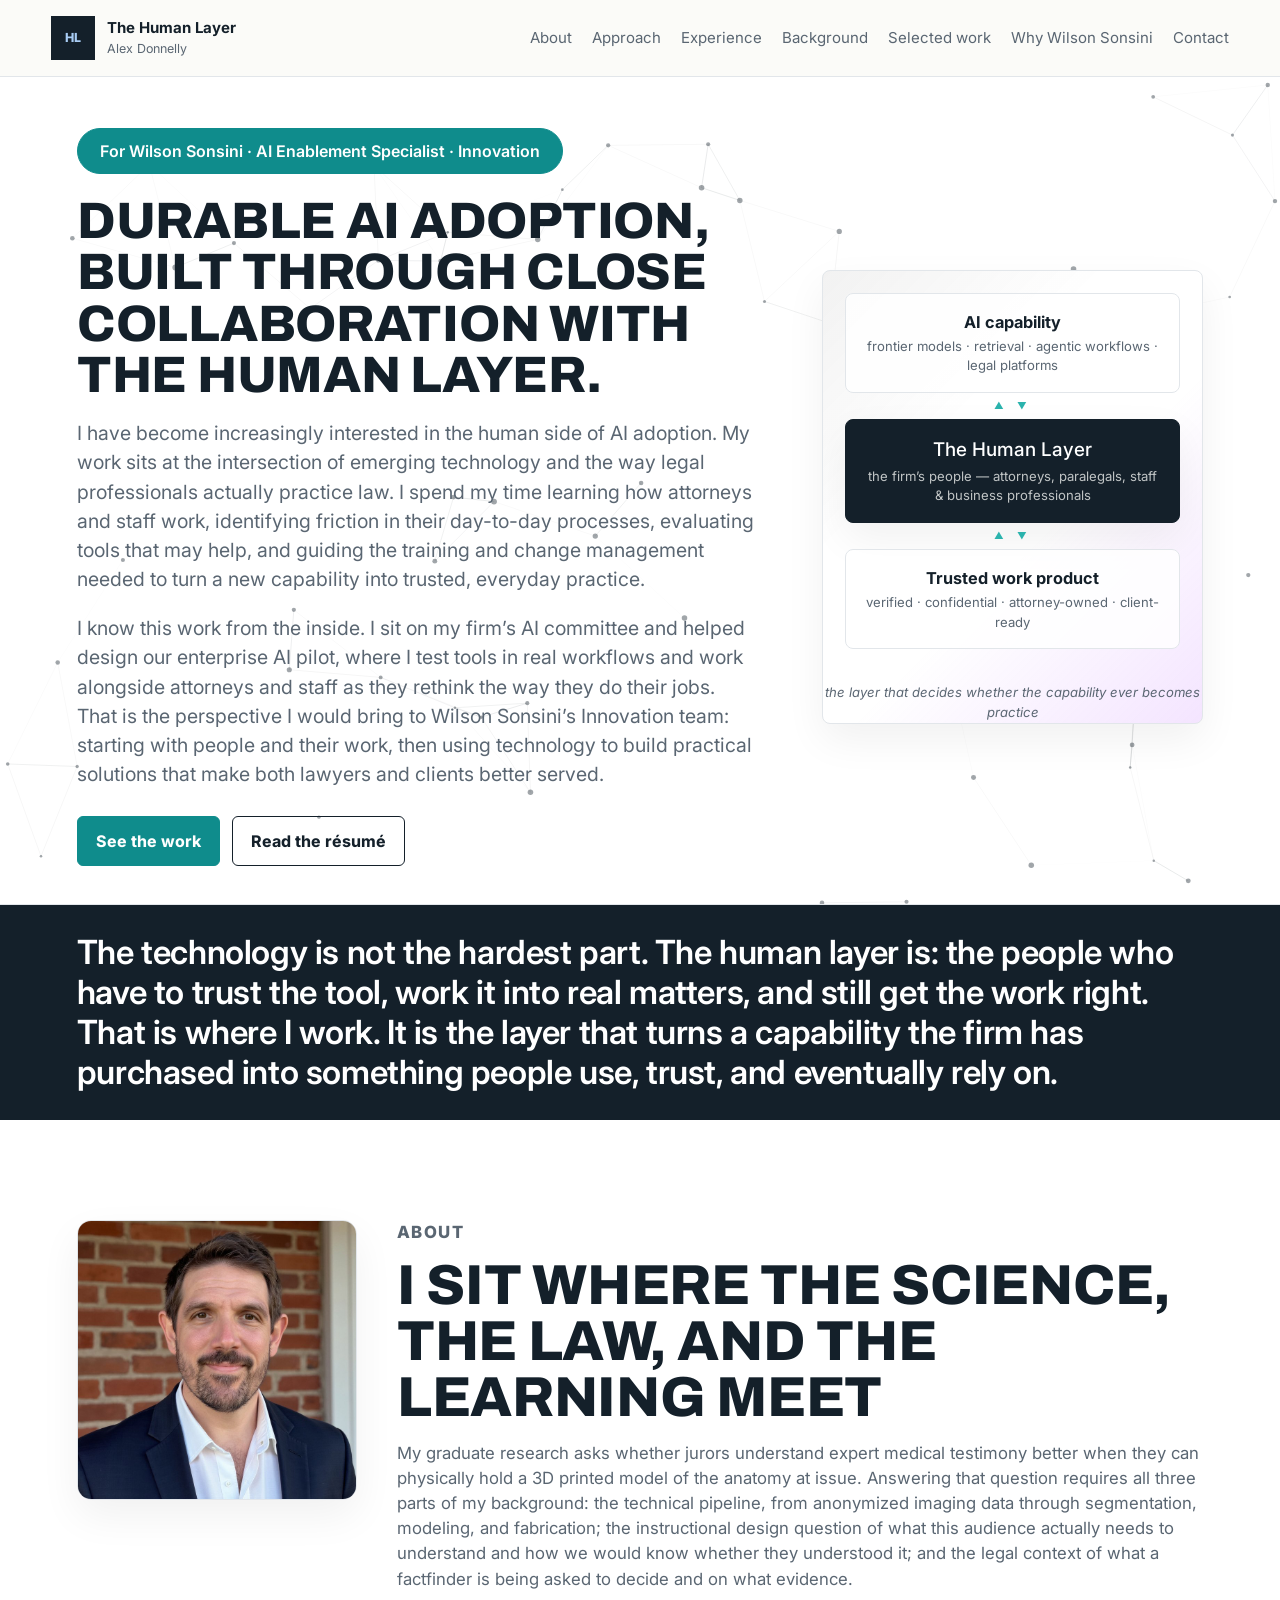
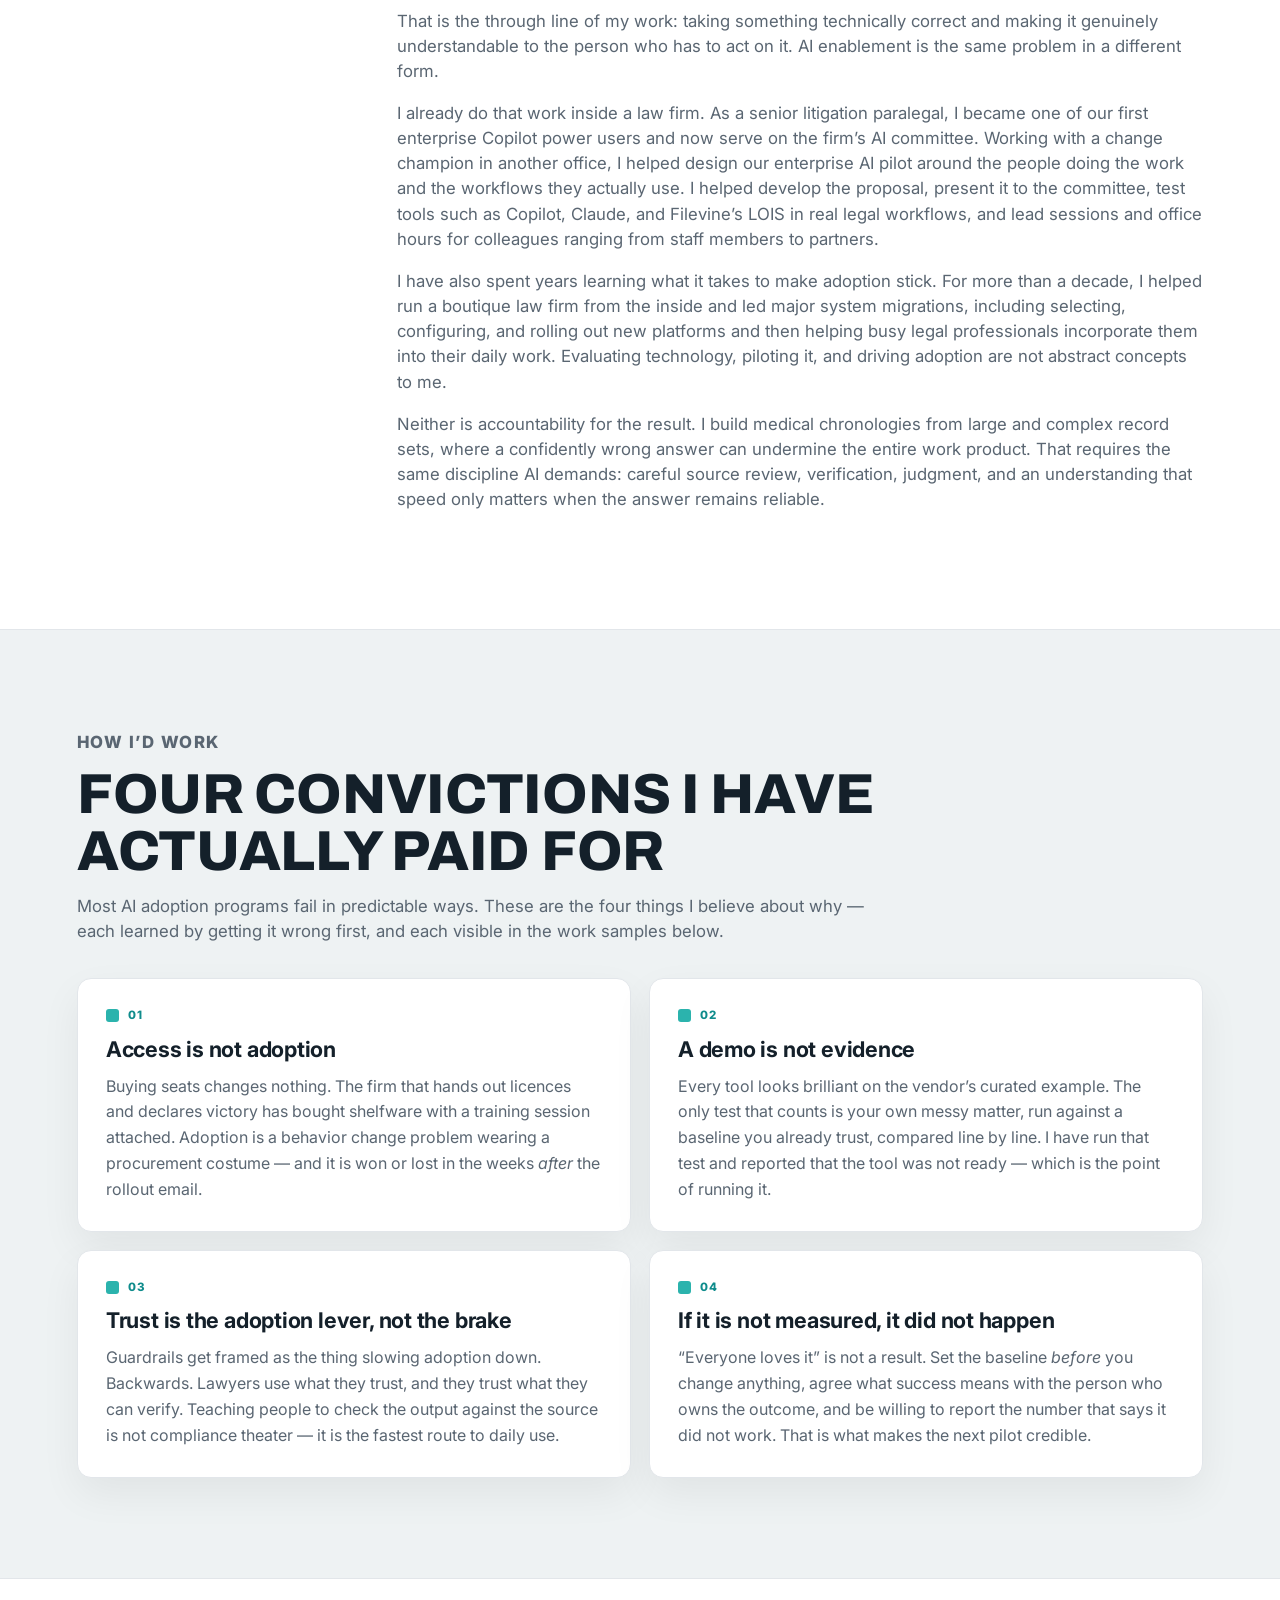
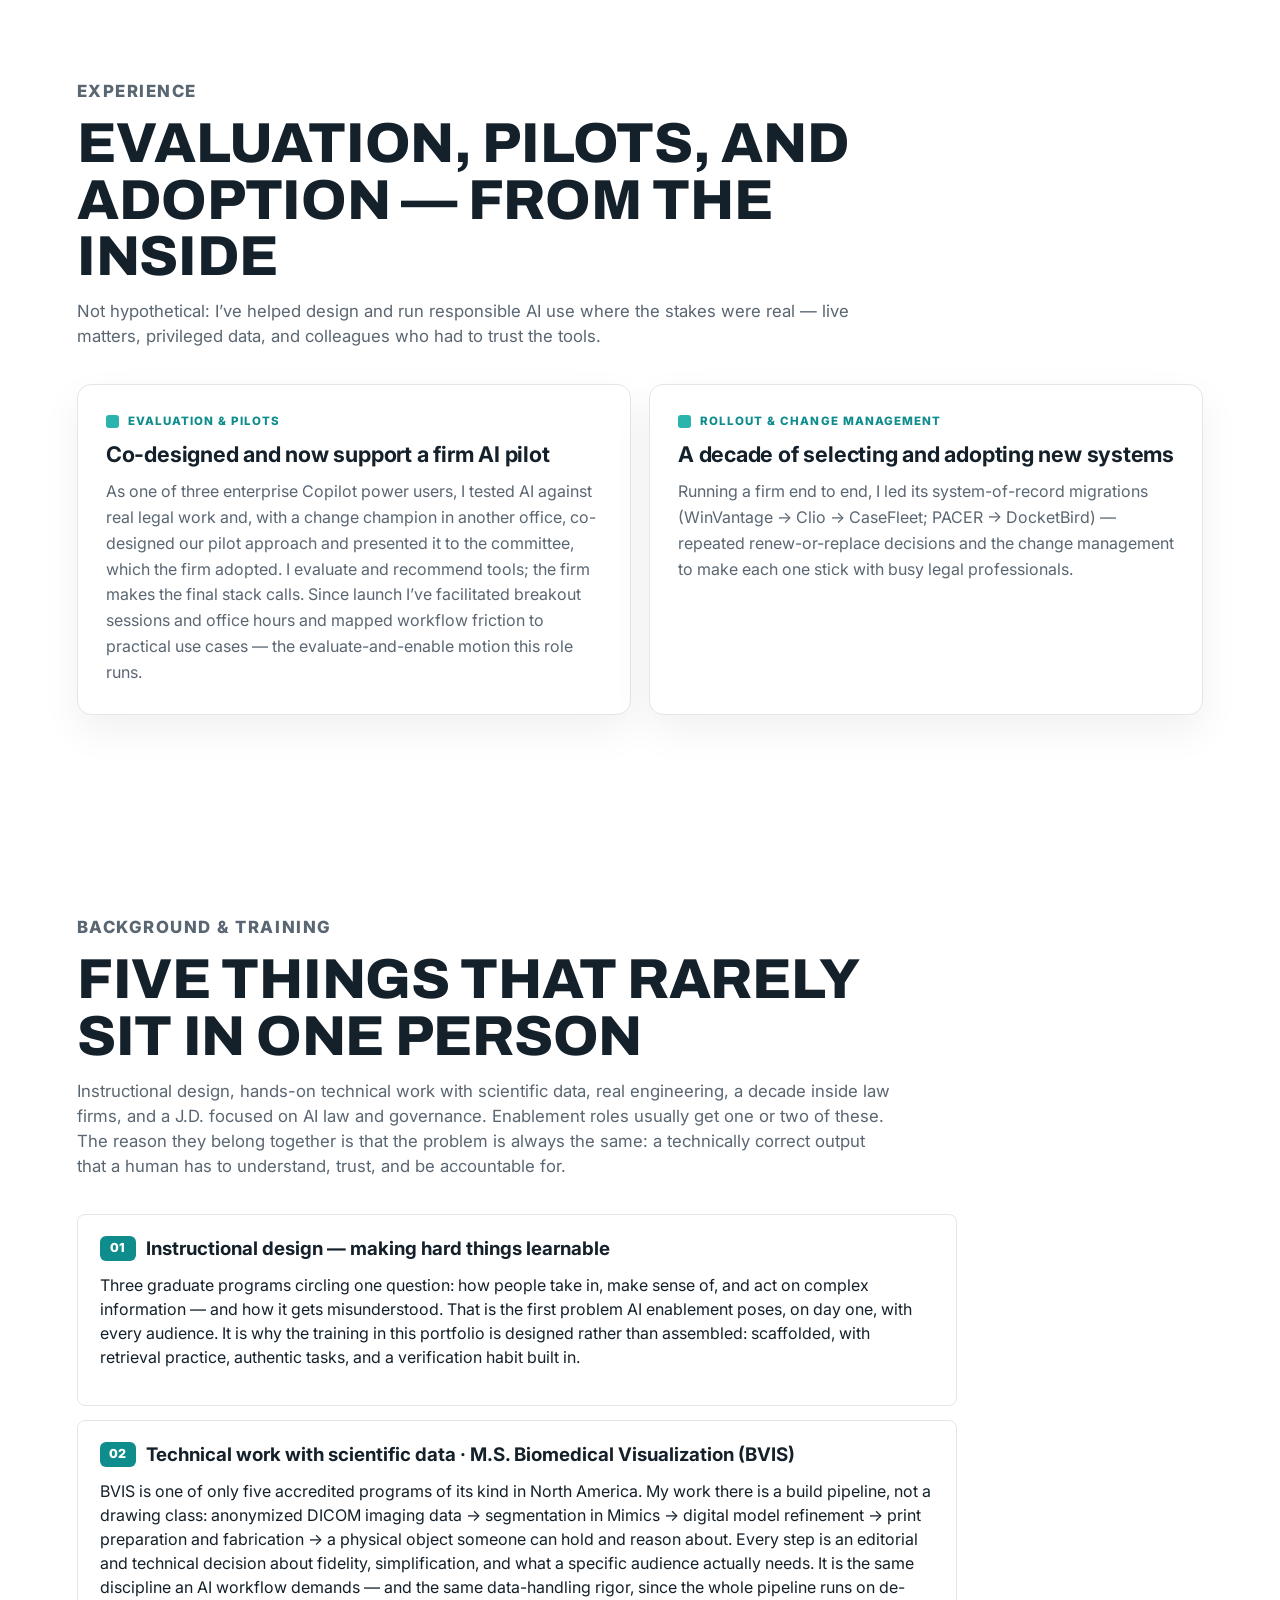
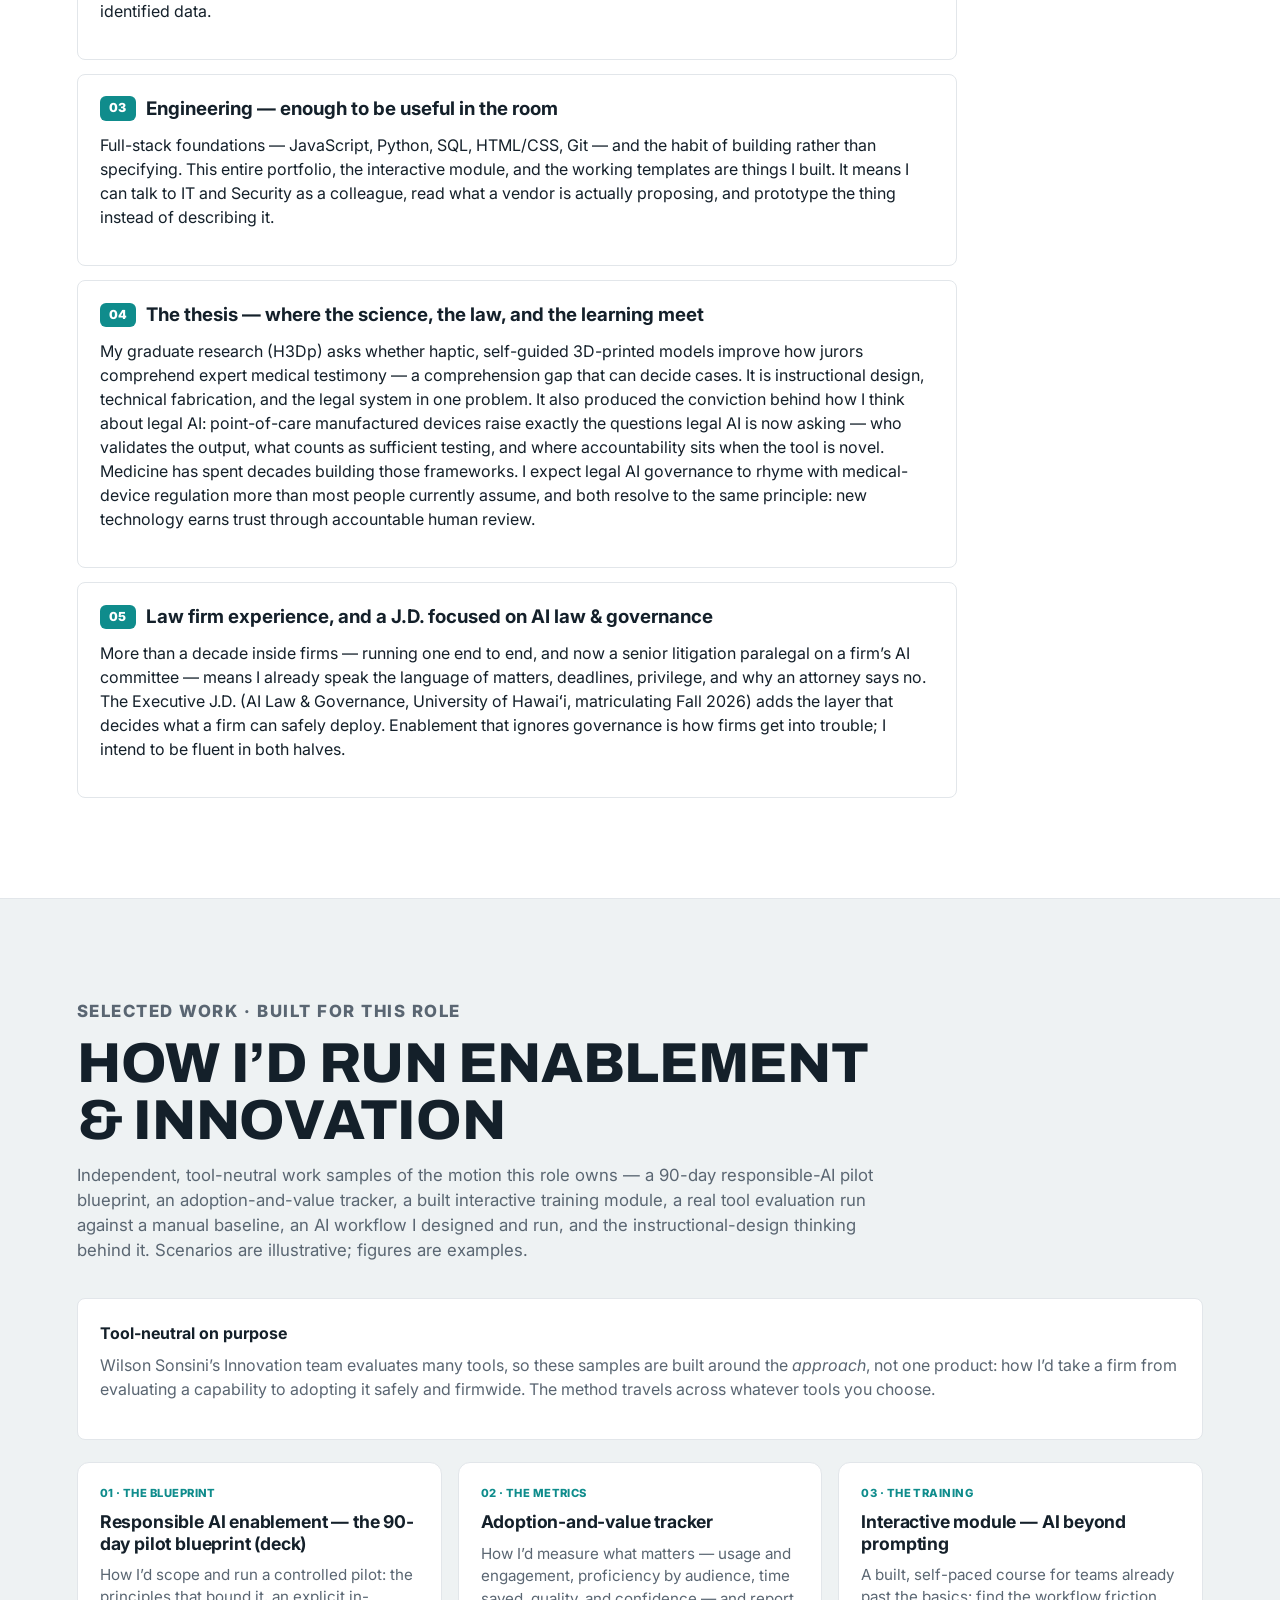
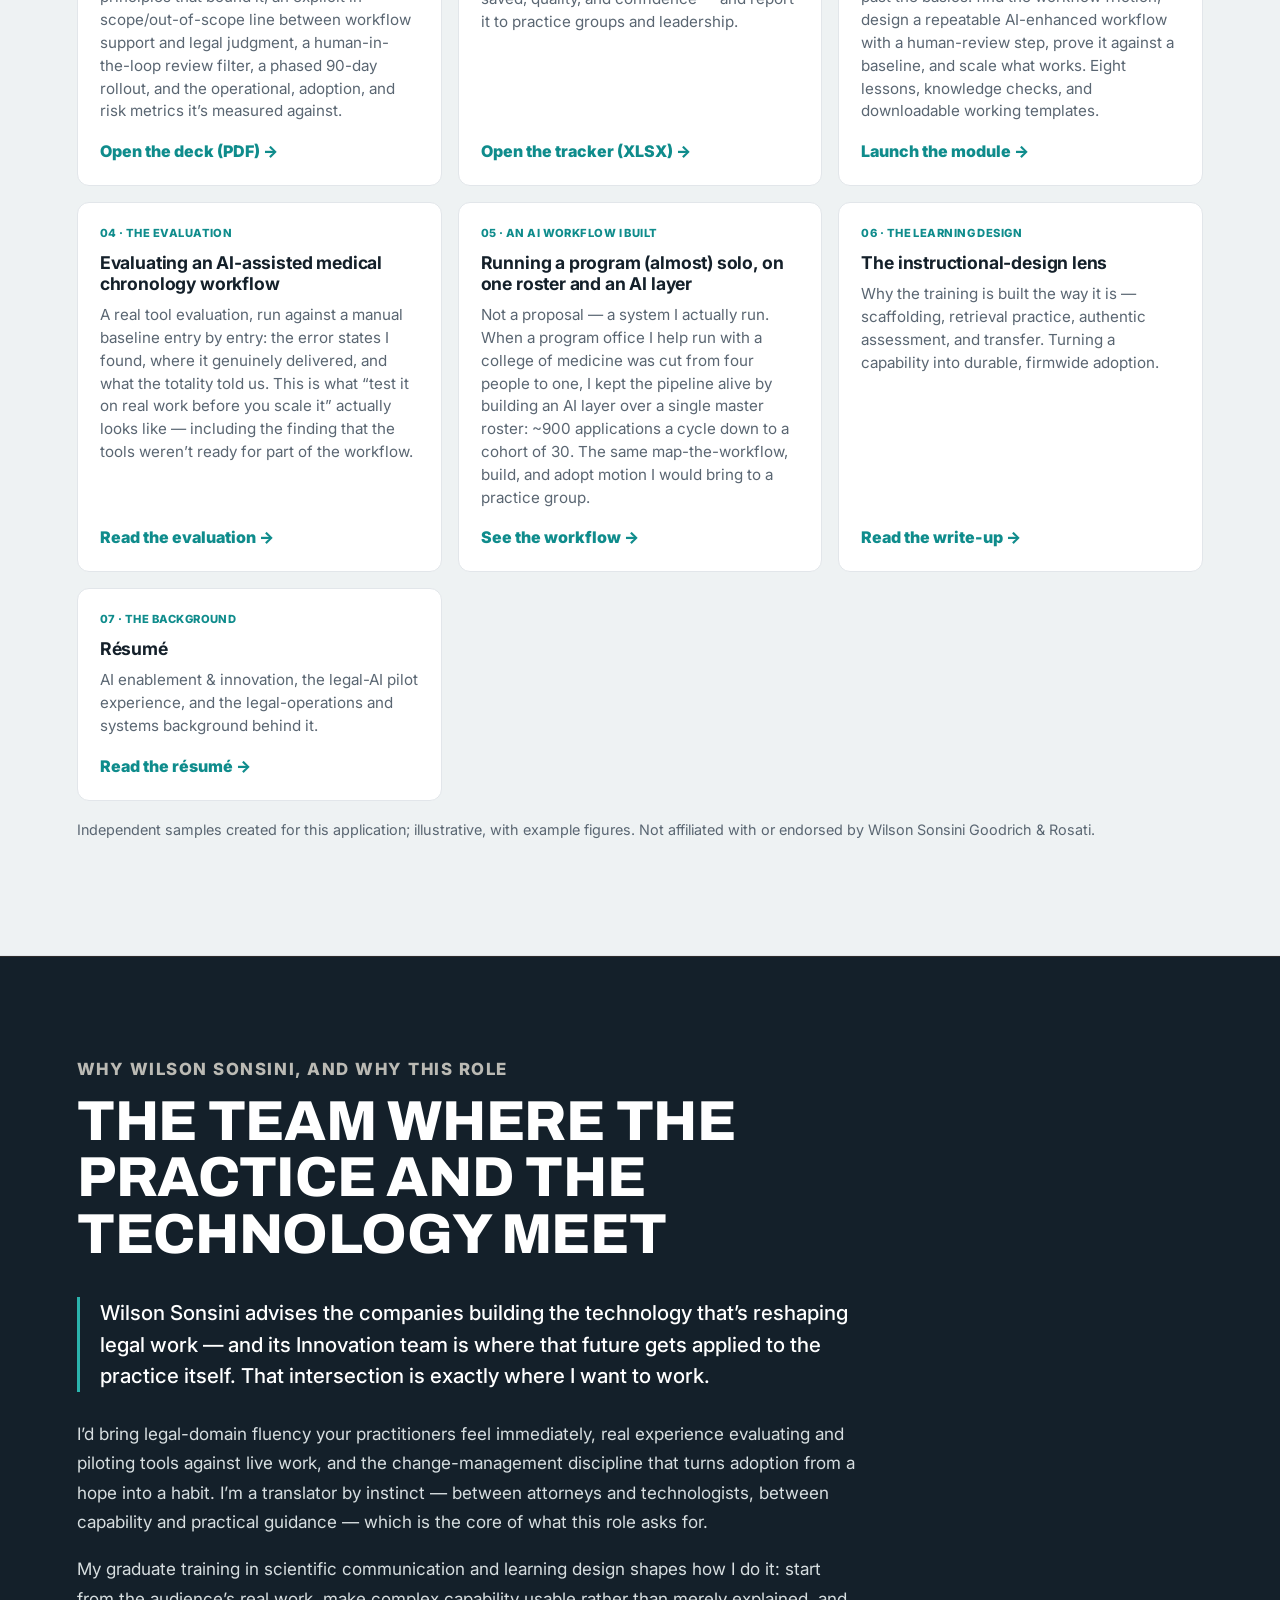
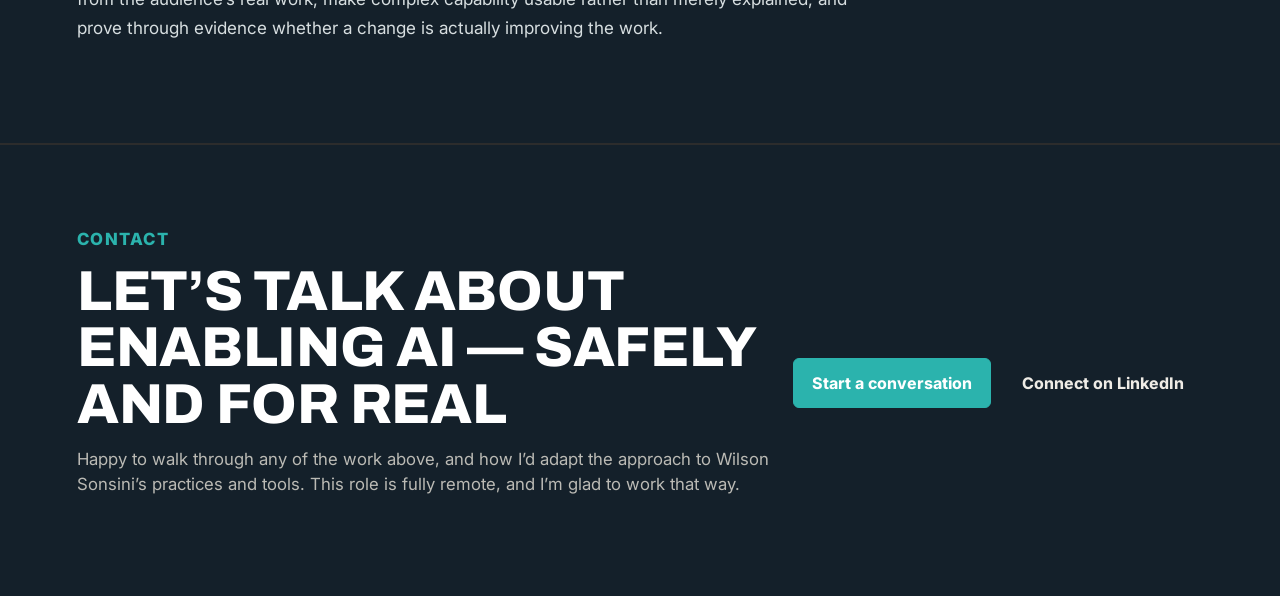
==== commit 96e81a25: "Approach: replace the generic JD-shaped loop with four opinionated convictions, each backed by a wor" ====
--- a/index.html
+++ b/index.html
@@ -148,37 +148,40 @@
       <section id="approach" class="section muted">
         <div class="section-heading">
           <p class="eyebrow">How I&rsquo;d work</p>
-          <h2>Evaluate, pilot, roll out, adopt &mdash; the enablement loop</h2>
-          <p>
-            The Innovation team&rsquo;s job is to turn emerging technology into real practice value. I run that as
-            a loop: start from the practitioner&rsquo;s workflow, test what&rsquo;s worth adopting, prove it in a
-            bounded pilot, then enable the rollout so it sticks.
+          <h2>Four convictions I have actually paid for</h2>
+          <p>
+            Most AI adoption programs fail in predictable ways. These are the four things I believe about why
+            &mdash; each learned by getting it wrong first, and each visible in the work samples below.
           </p>
         </div>
         <div class="exp-grid">
           <article class="exp-card">
             <span class="exp-kicker">01</span>
-            <h3>Start from the workflow</h3>
-            <p>Sit with practice groups, map how the work really happens, and surface where AI genuinely helps
-            &mdash; and where oversight has to stay.</p>
+            <h3>Access is not adoption</h3>
+            <p>Buying seats changes nothing. The firm that hands out licences and declares victory has bought
+            shelfware with a training session attached. Adoption is a behavior change problem wearing a
+            procurement costume &mdash; and it is won or lost in the weeks <em>after</em> the rollout email.</p>
           </article>
           <article class="exp-card">
             <span class="exp-kicker">02</span>
-            <h3>Evaluate &amp; pilot</h3>
-            <p>Assess emerging legal and non-legal tools against real tasks; run pilots and proofs-of-concept to
-            test usability, effectiveness, and impact before scaling.</p>
+            <h3>A demo is not evidence</h3>
+            <p>Every tool looks brilliant on the vendor&rsquo;s curated example. The only test that counts is your
+            own messy matter, run against a baseline you already trust, compared line by line. I have run that
+            test and reported that the tool was not ready &mdash; which is the point of running it.</p>
           </article>
           <article class="exp-card">
             <span class="exp-kicker">03</span>
-            <h3>Enable the rollout</h3>
-            <p>Coordinate adoption with minimal disruption &mdash; role-based training, communications,
-            guardrails, and the change management that carries it.</p>
+            <h3>Trust is the adoption lever, not the brake</h3>
+            <p>Guardrails get framed as the thing slowing adoption down. Backwards. Lawyers use what they trust,
+            and they trust what they can verify. Teaching people to check the output against the source is not
+            compliance theater &mdash; it is the fastest route to daily use.</p>
           </article>
           <article class="exp-card">
             <span class="exp-kicker">04</span>
-            <h3>Measure &amp; iterate</h3>
-            <p>Track adoption and value, report it to stakeholders, and feed what you learn back into the next
-            tool, pilot, and rollout.</p>
+            <h3>If it is not measured, it did not happen</h3>
+            <p>&ldquo;Everyone loves it&rdquo; is not a result. Set the baseline <em>before</em> you change
+            anything, agree what success means with the person who owns the outcome, and be willing to report the
+            number that says it did not work. That is what makes the next pilot credible.</p>
           </article>
         </div>
       </section>
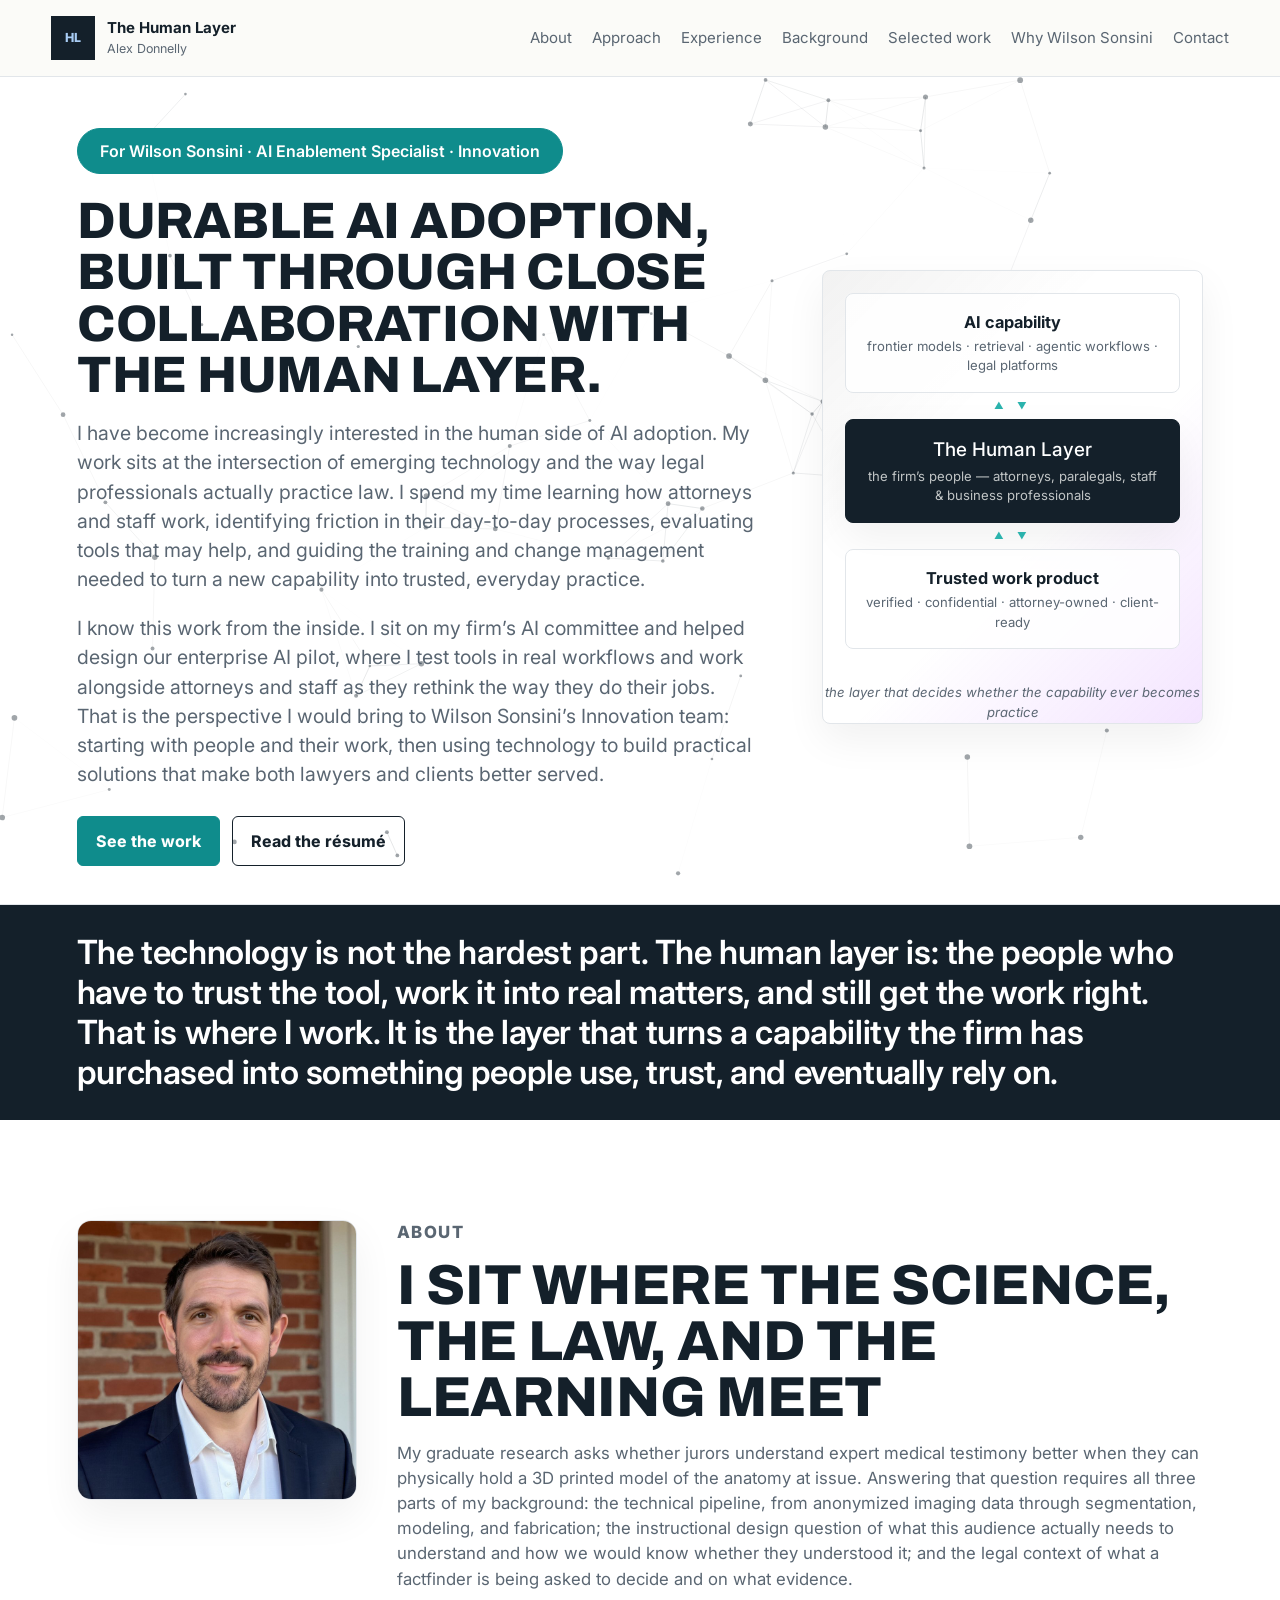
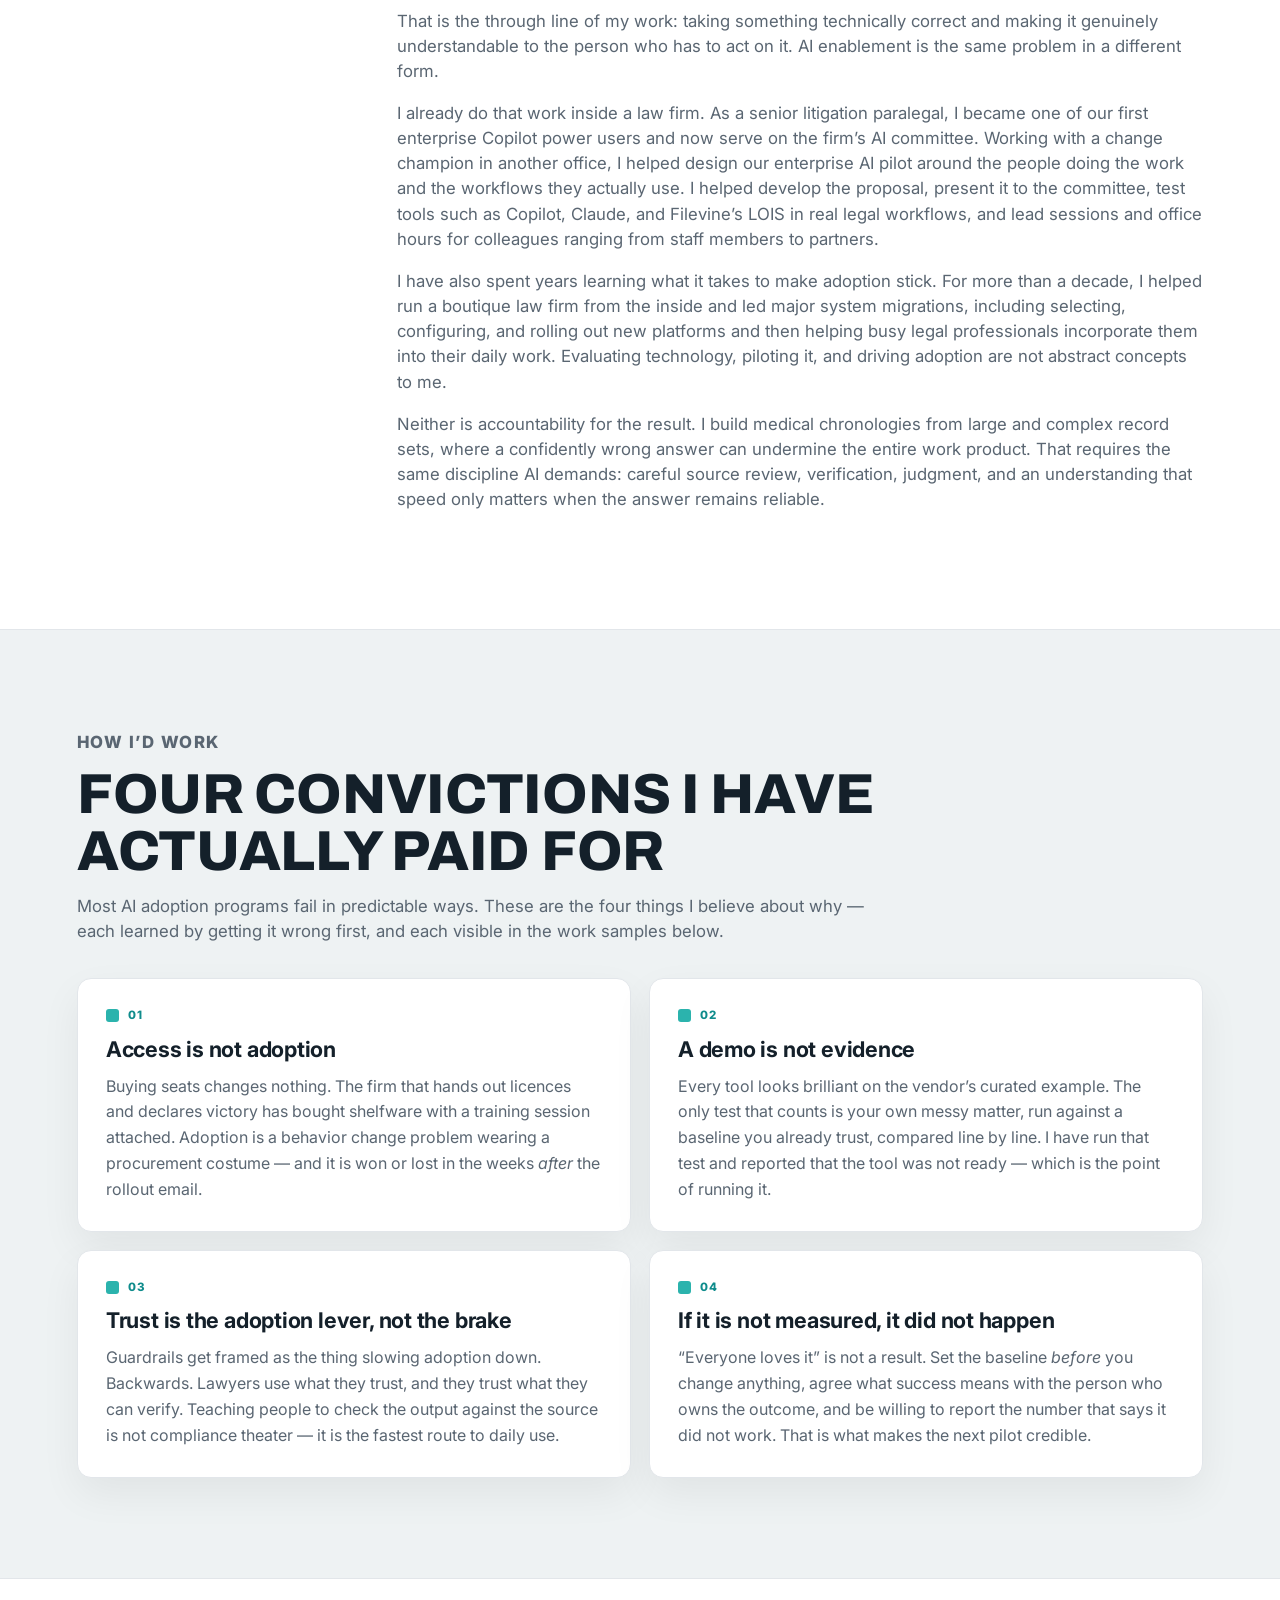
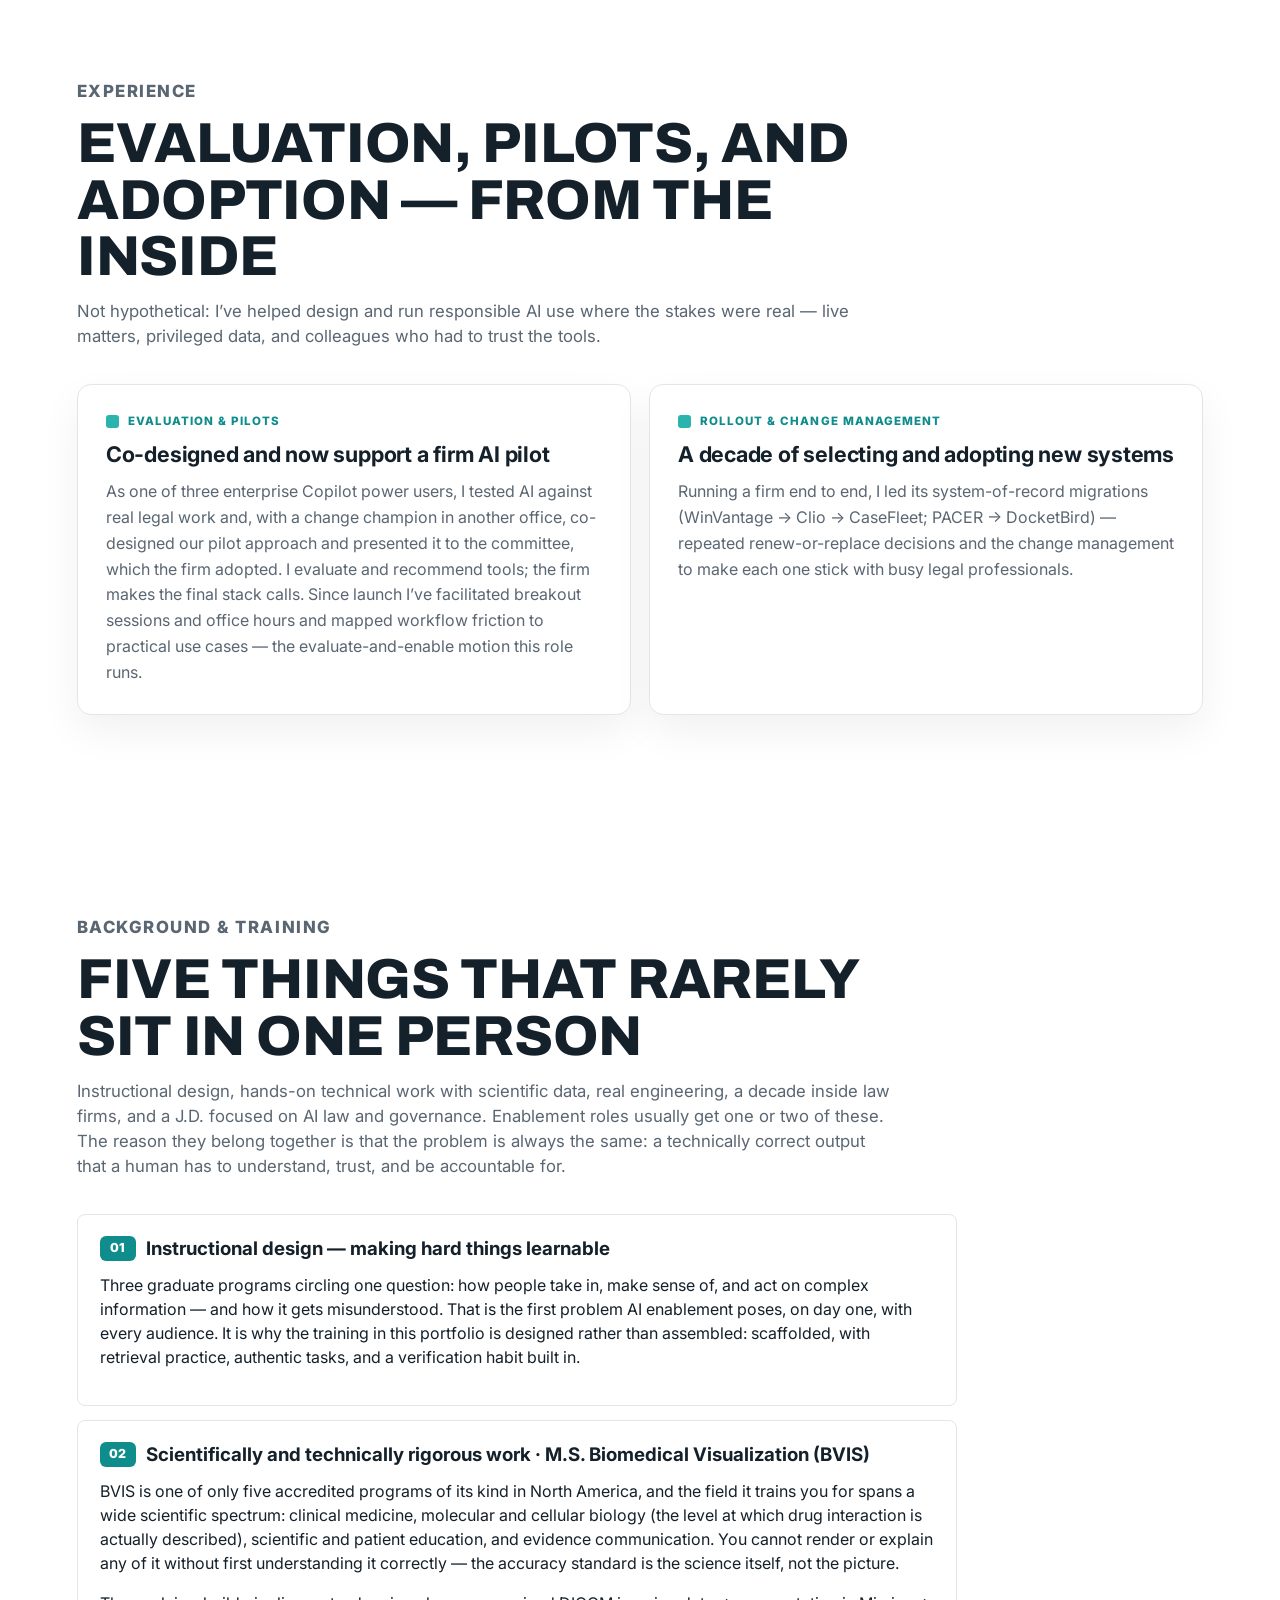
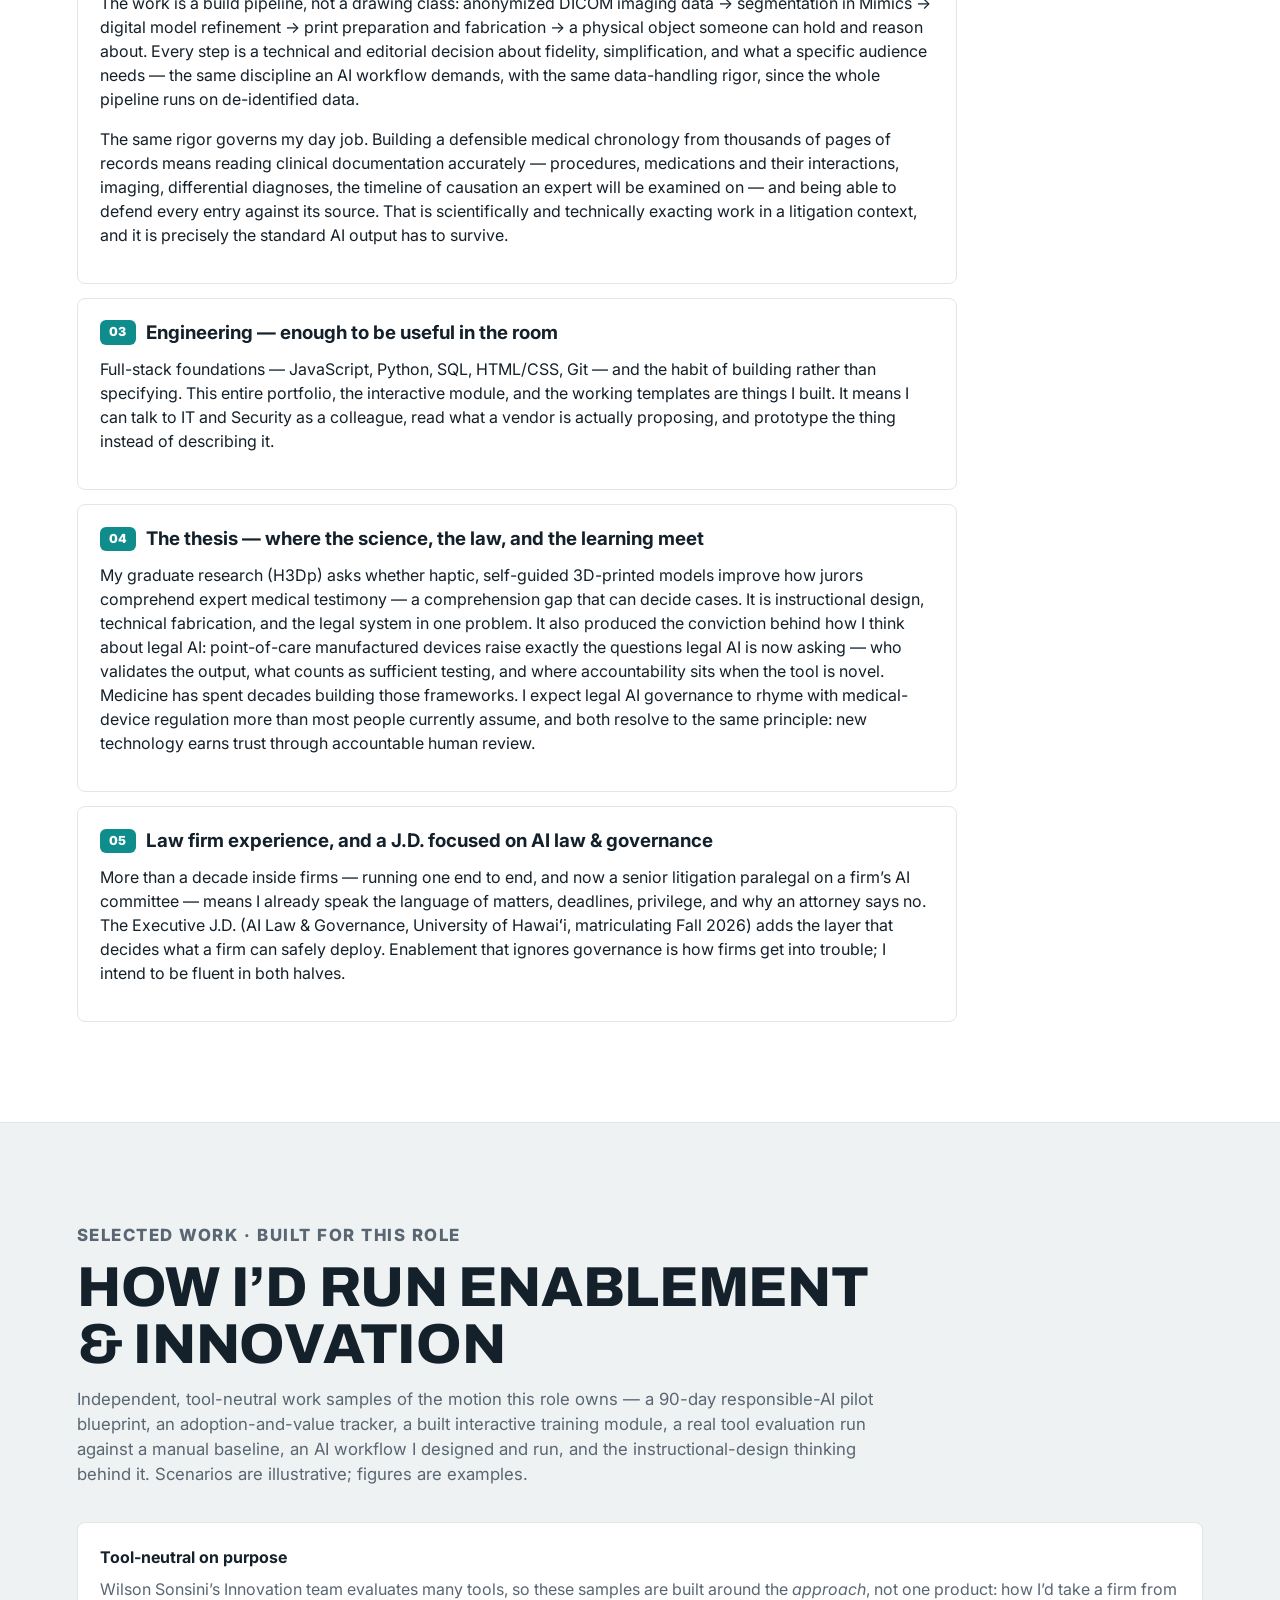
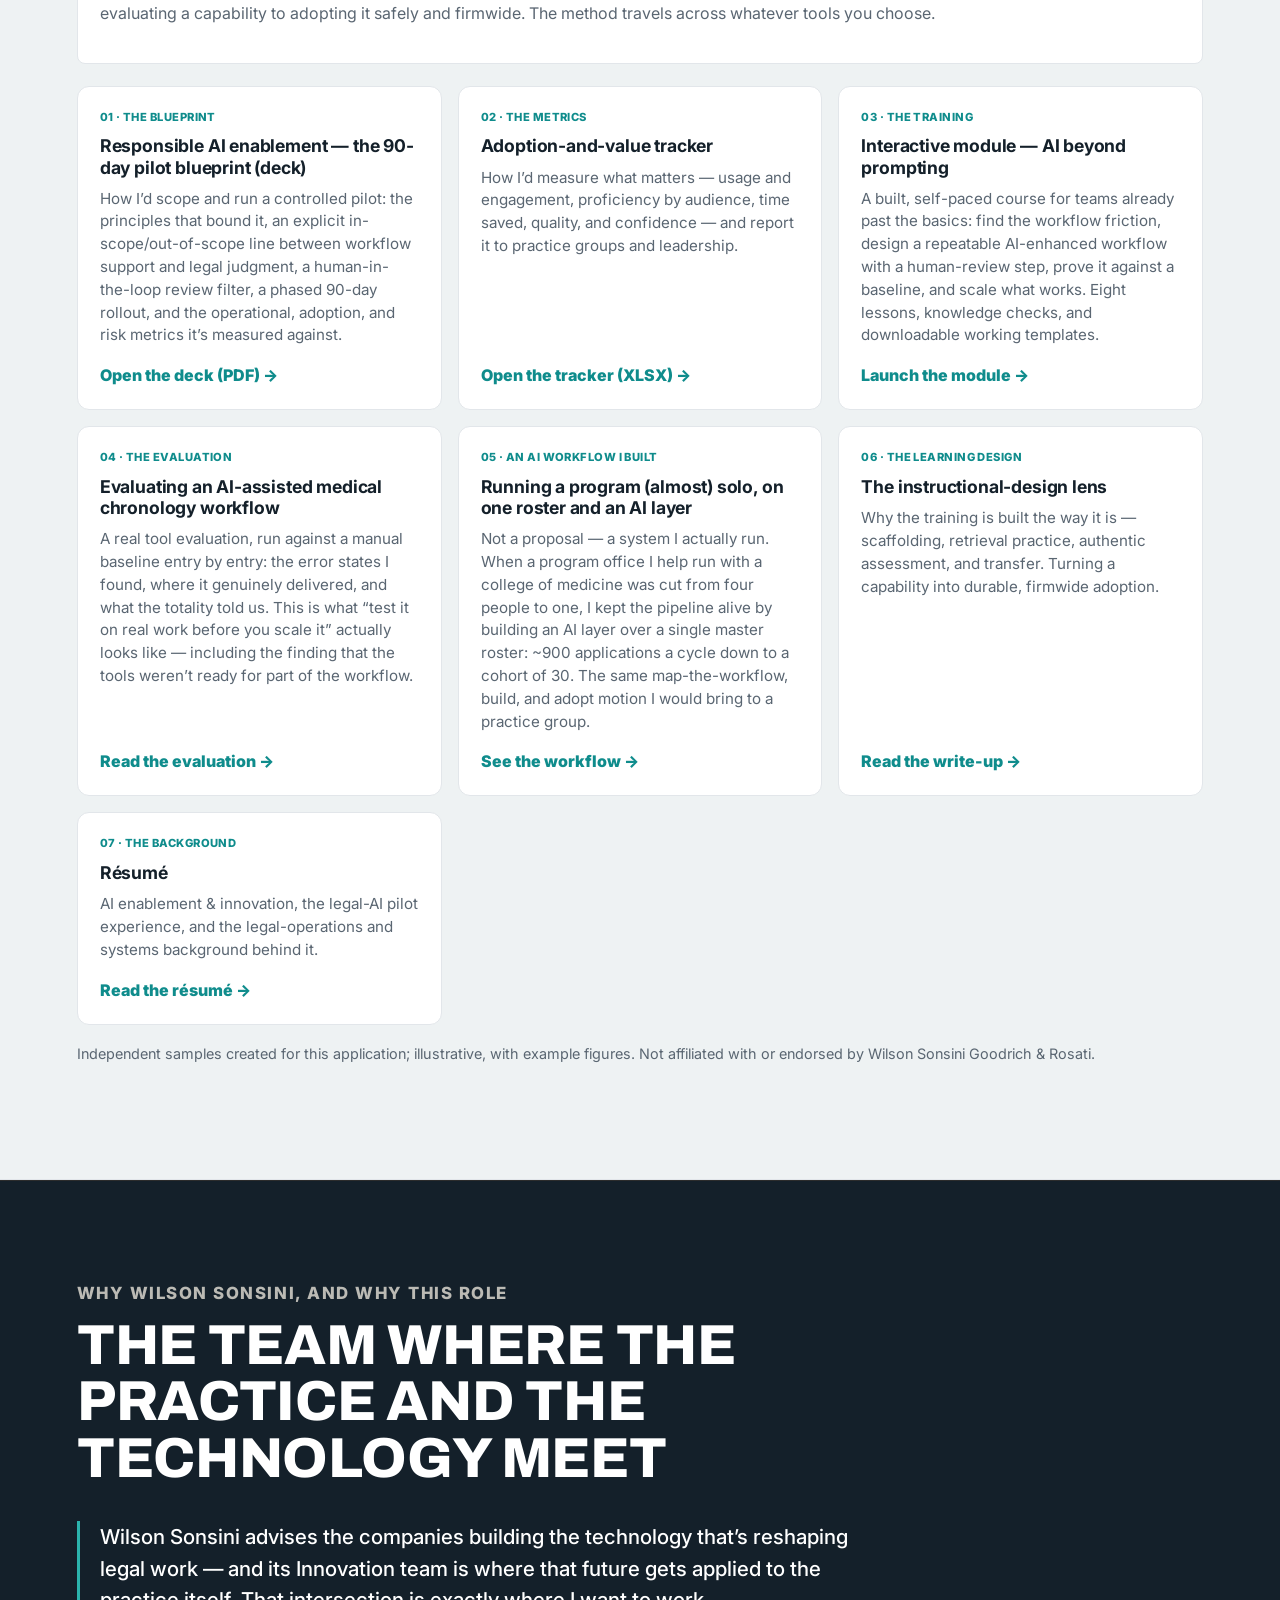
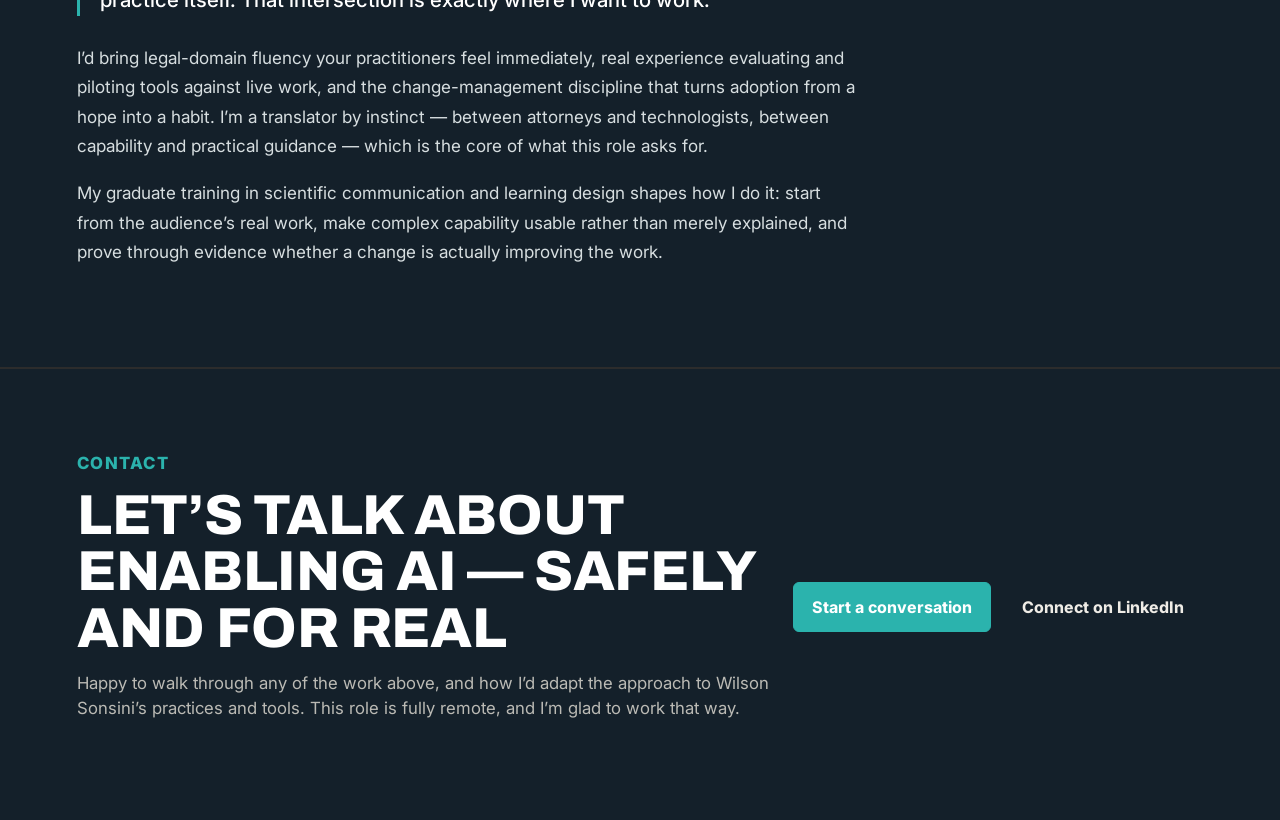
==== commit e7b0e7ed: "Background 02: frame BVIS and the Hall Prangle chronology work as scientifically and technically rig" ====
--- a/index.html
+++ b/index.html
@@ -242,14 +242,27 @@
             </p>
           </article>
           <article class="finding">
-            <h3><span>02</span> Technical work with scientific data &middot; M.S. Biomedical Visualization (BVIS)</h3>
-            <p>
-              BVIS is one of only five accredited programs of its kind in North America. My work there is a build
-              pipeline, not a drawing class: anonymized DICOM imaging data &rarr; segmentation in Mimics &rarr;
-              digital model refinement &rarr; print preparation and fabrication &rarr; a physical object someone can
-              hold and reason about. Every step is an editorial and technical decision about fidelity, simplification,
-              and what a specific audience actually needs. It is the same discipline an AI workflow demands &mdash;
-              and the same data-handling rigor, since the whole pipeline runs on de-identified data.
+            <h3><span>02</span> Scientifically and technically rigorous work &middot; M.S. Biomedical Visualization (BVIS)</h3>
+            <p>
+              BVIS is one of only five accredited programs of its kind in North America, and the field it trains you
+              for spans a wide scientific spectrum: clinical medicine, molecular and cellular biology (the level at
+              which drug interaction is actually described), scientific and patient education, and evidence
+              communication. You cannot render or explain any of it without first understanding it correctly &mdash;
+              the accuracy standard is the science itself, not the picture.
+            </p>
+            <p>
+              The work is a build pipeline, not a drawing class: anonymized DICOM imaging data &rarr; segmentation in
+              Mimics &rarr; digital model refinement &rarr; print preparation and fabrication &rarr; a physical object
+              someone can hold and reason about. Every step is a technical and editorial decision about fidelity,
+              simplification, and what a specific audience needs &mdash; the same discipline an AI workflow demands,
+              with the same data-handling rigor, since the whole pipeline runs on de-identified data.
+            </p>
+            <p>
+              The same rigor governs my day job. Building a defensible medical chronology from thousands of pages of
+              records means reading clinical documentation accurately &mdash; procedures, medications and their
+              interactions, imaging, differential diagnoses, the timeline of causation an expert will be examined on
+              &mdash; and being able to defend every entry against its source. That is scientifically and technically
+              exacting work in a litigation context, and it is precisely the standard AI output has to survive.
             </p>
           </article>
           <article class="finding">
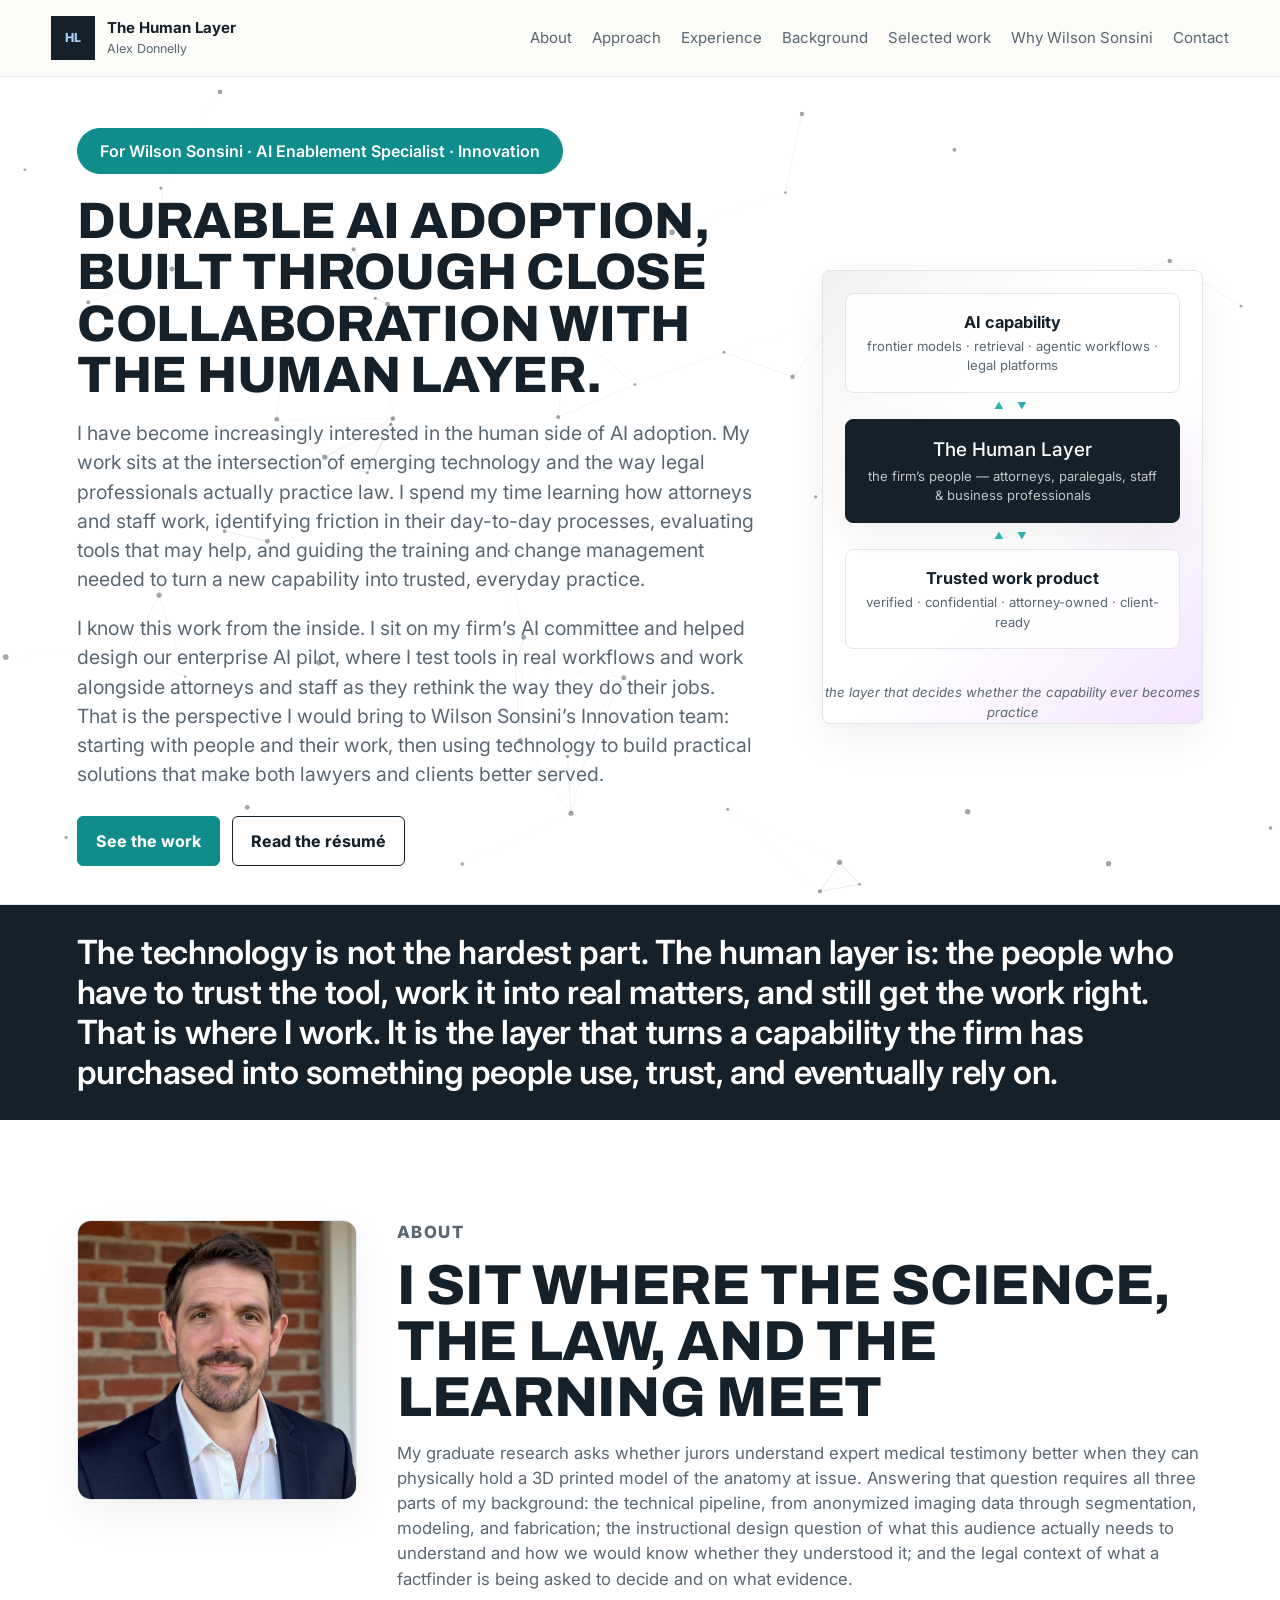
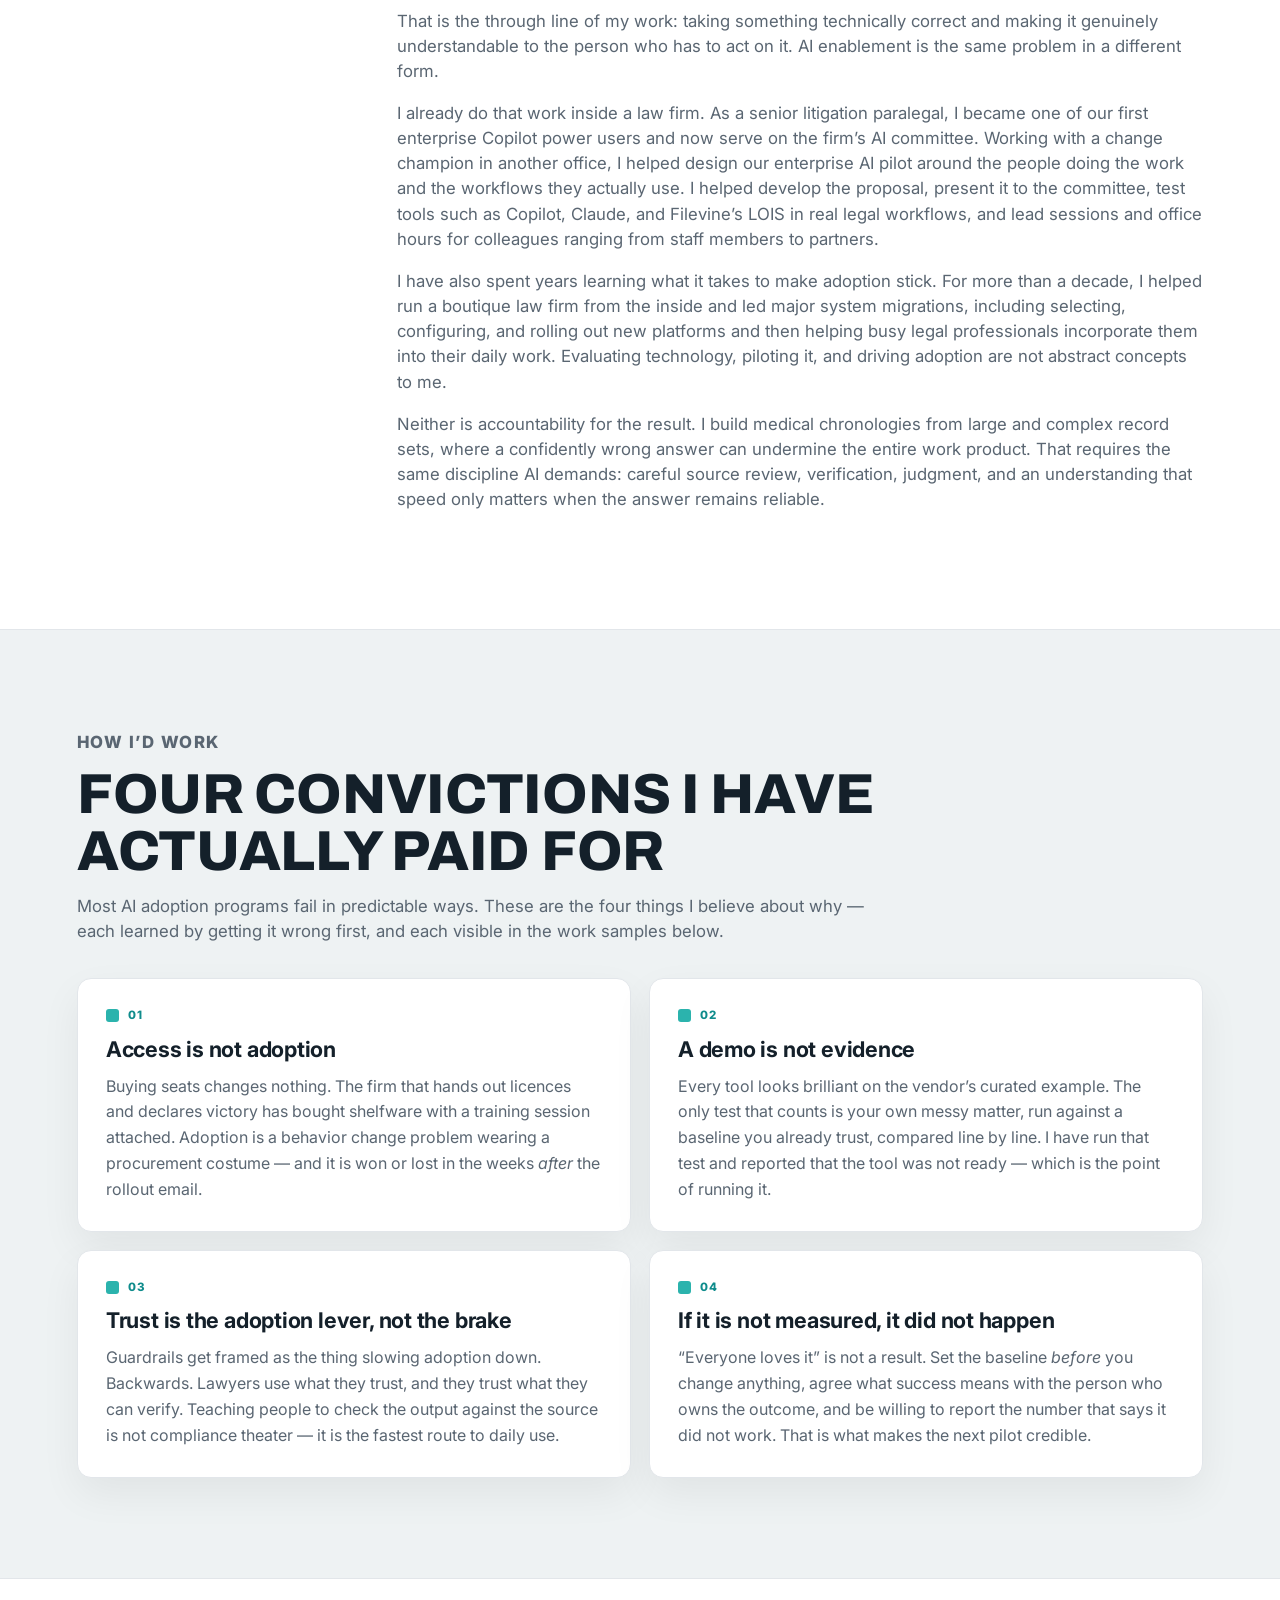
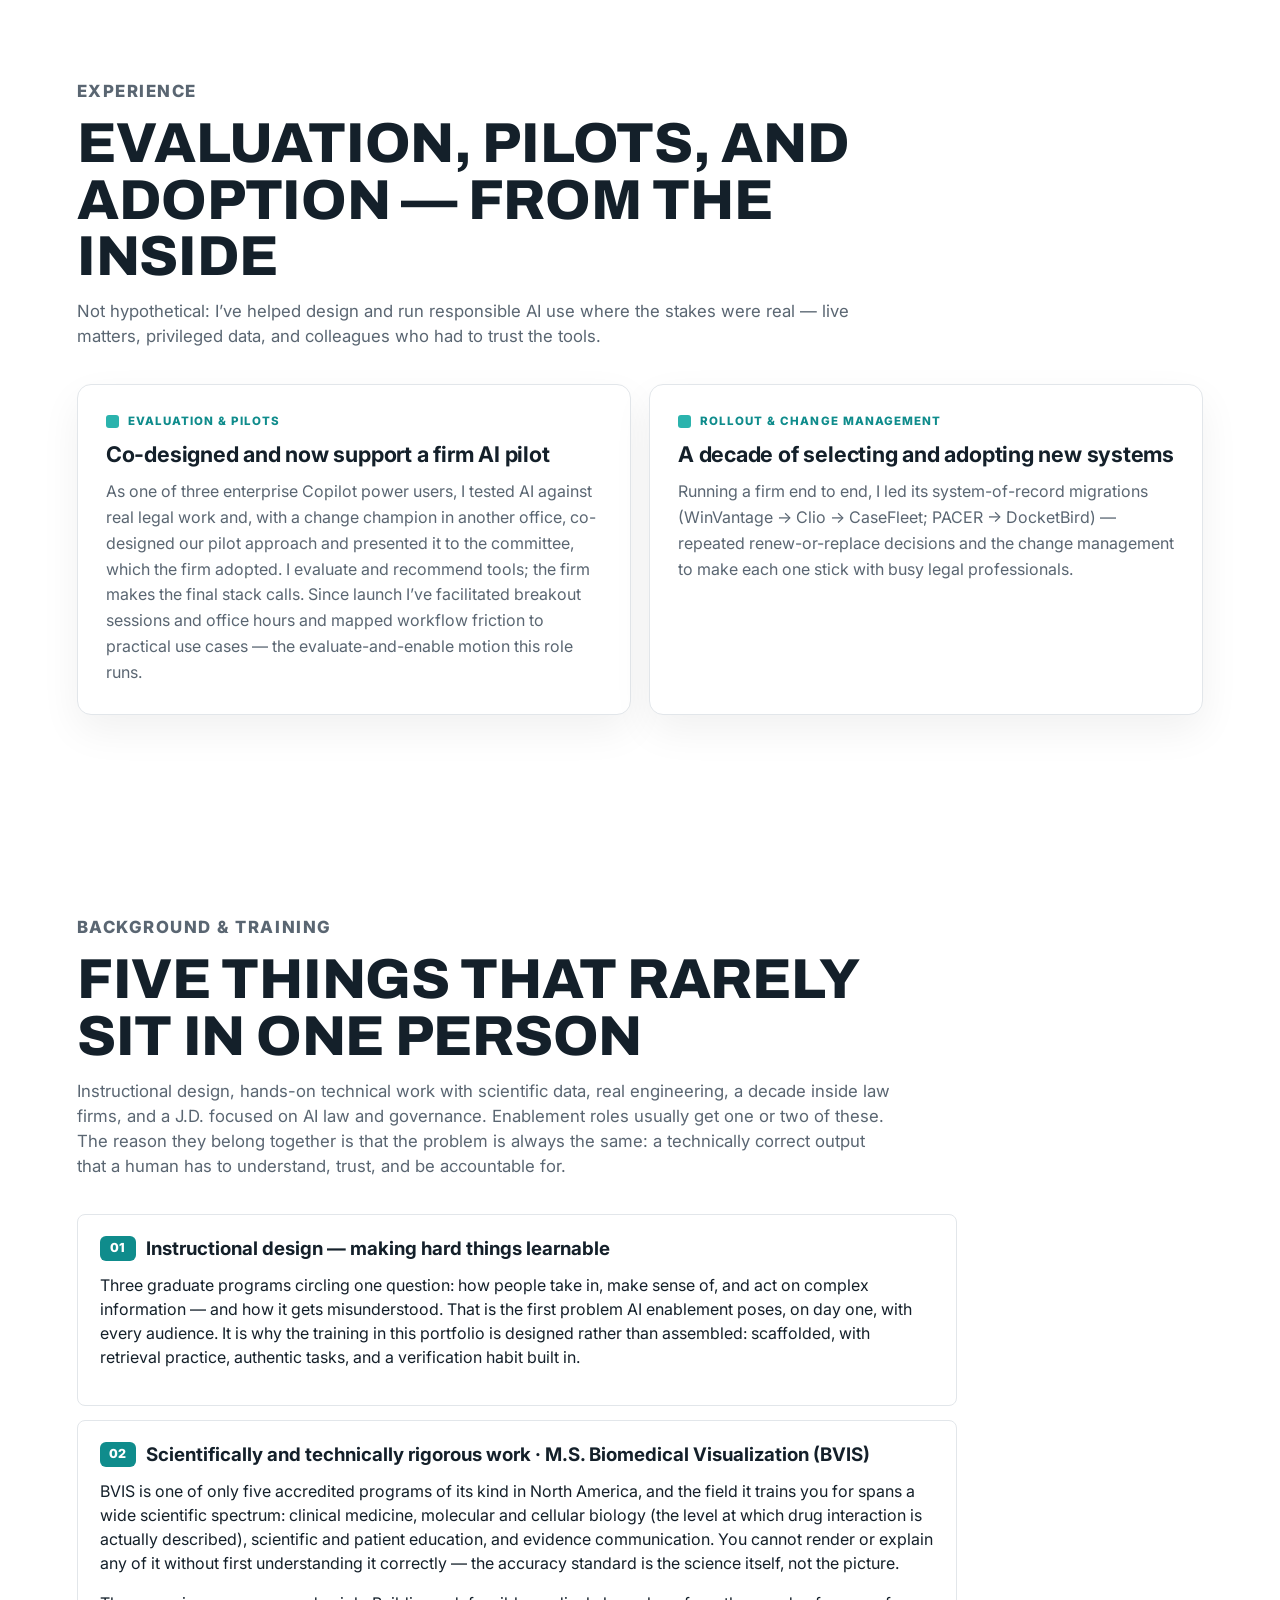
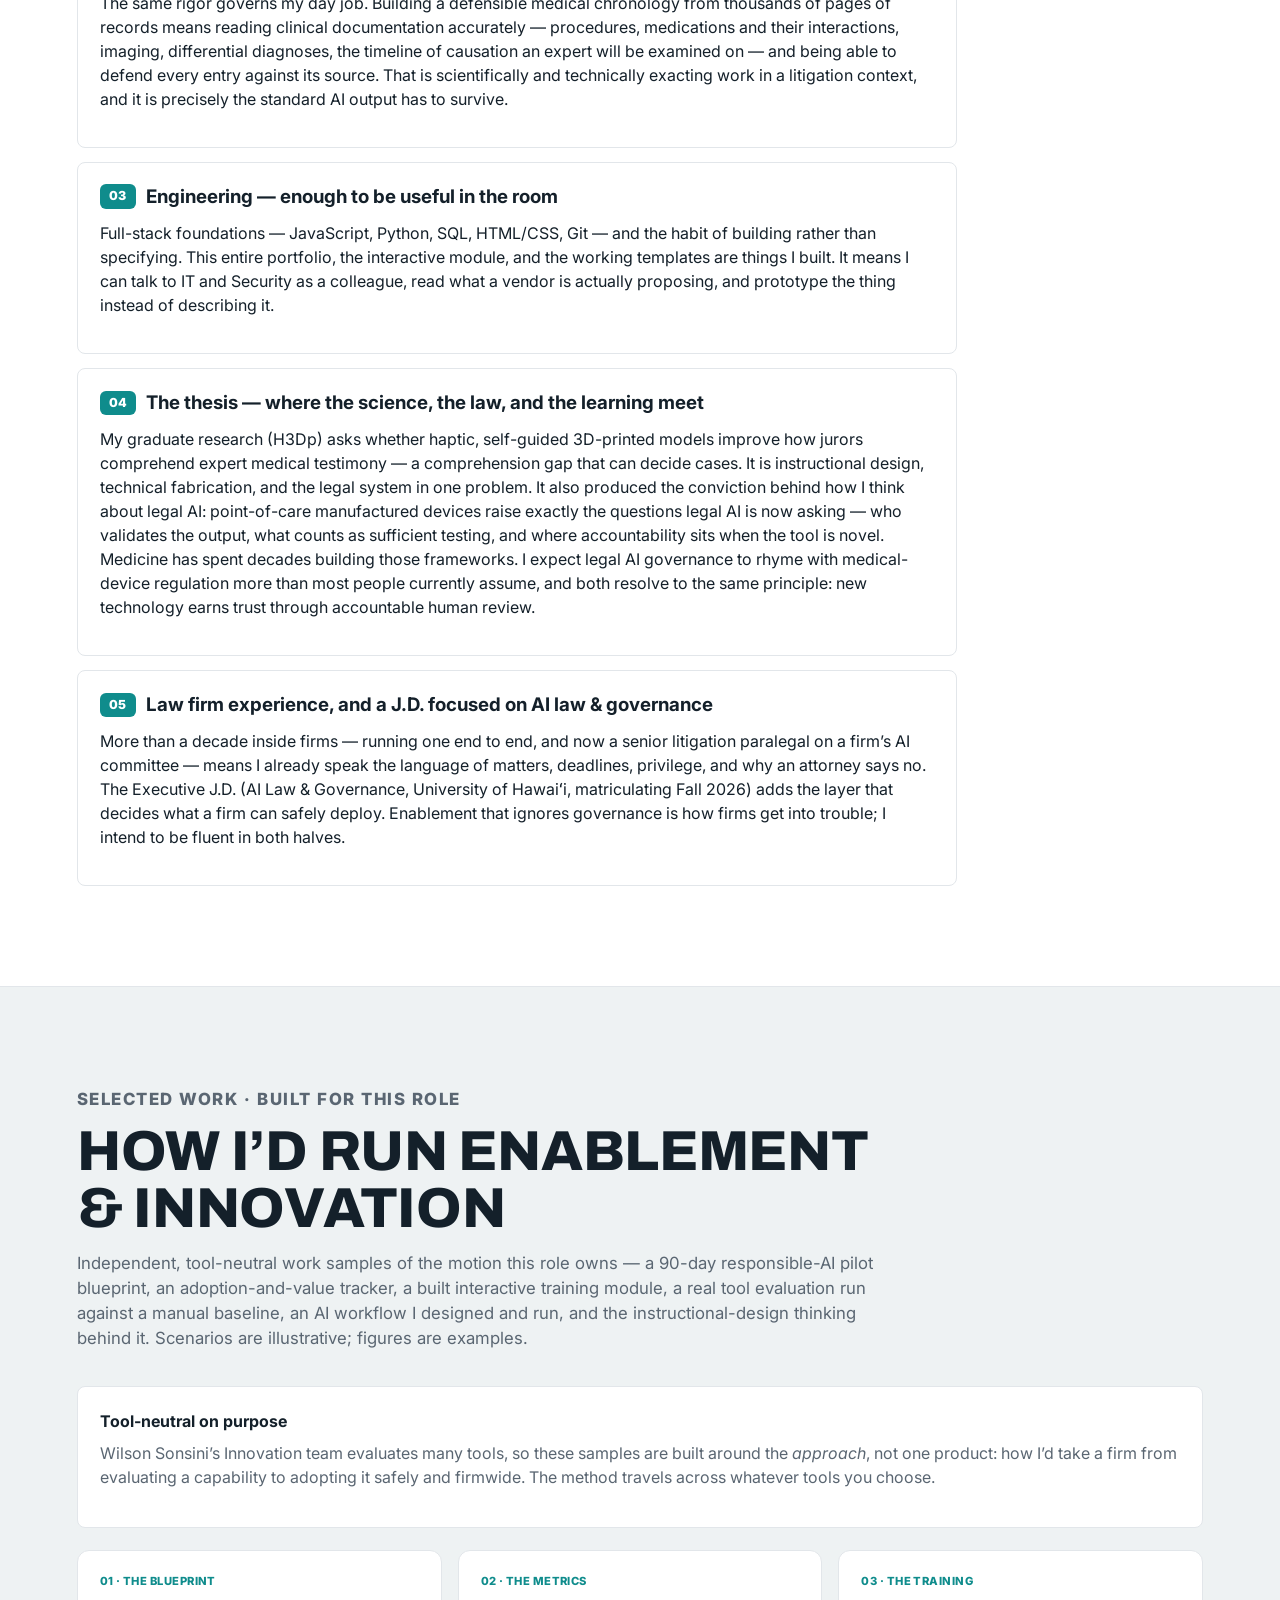
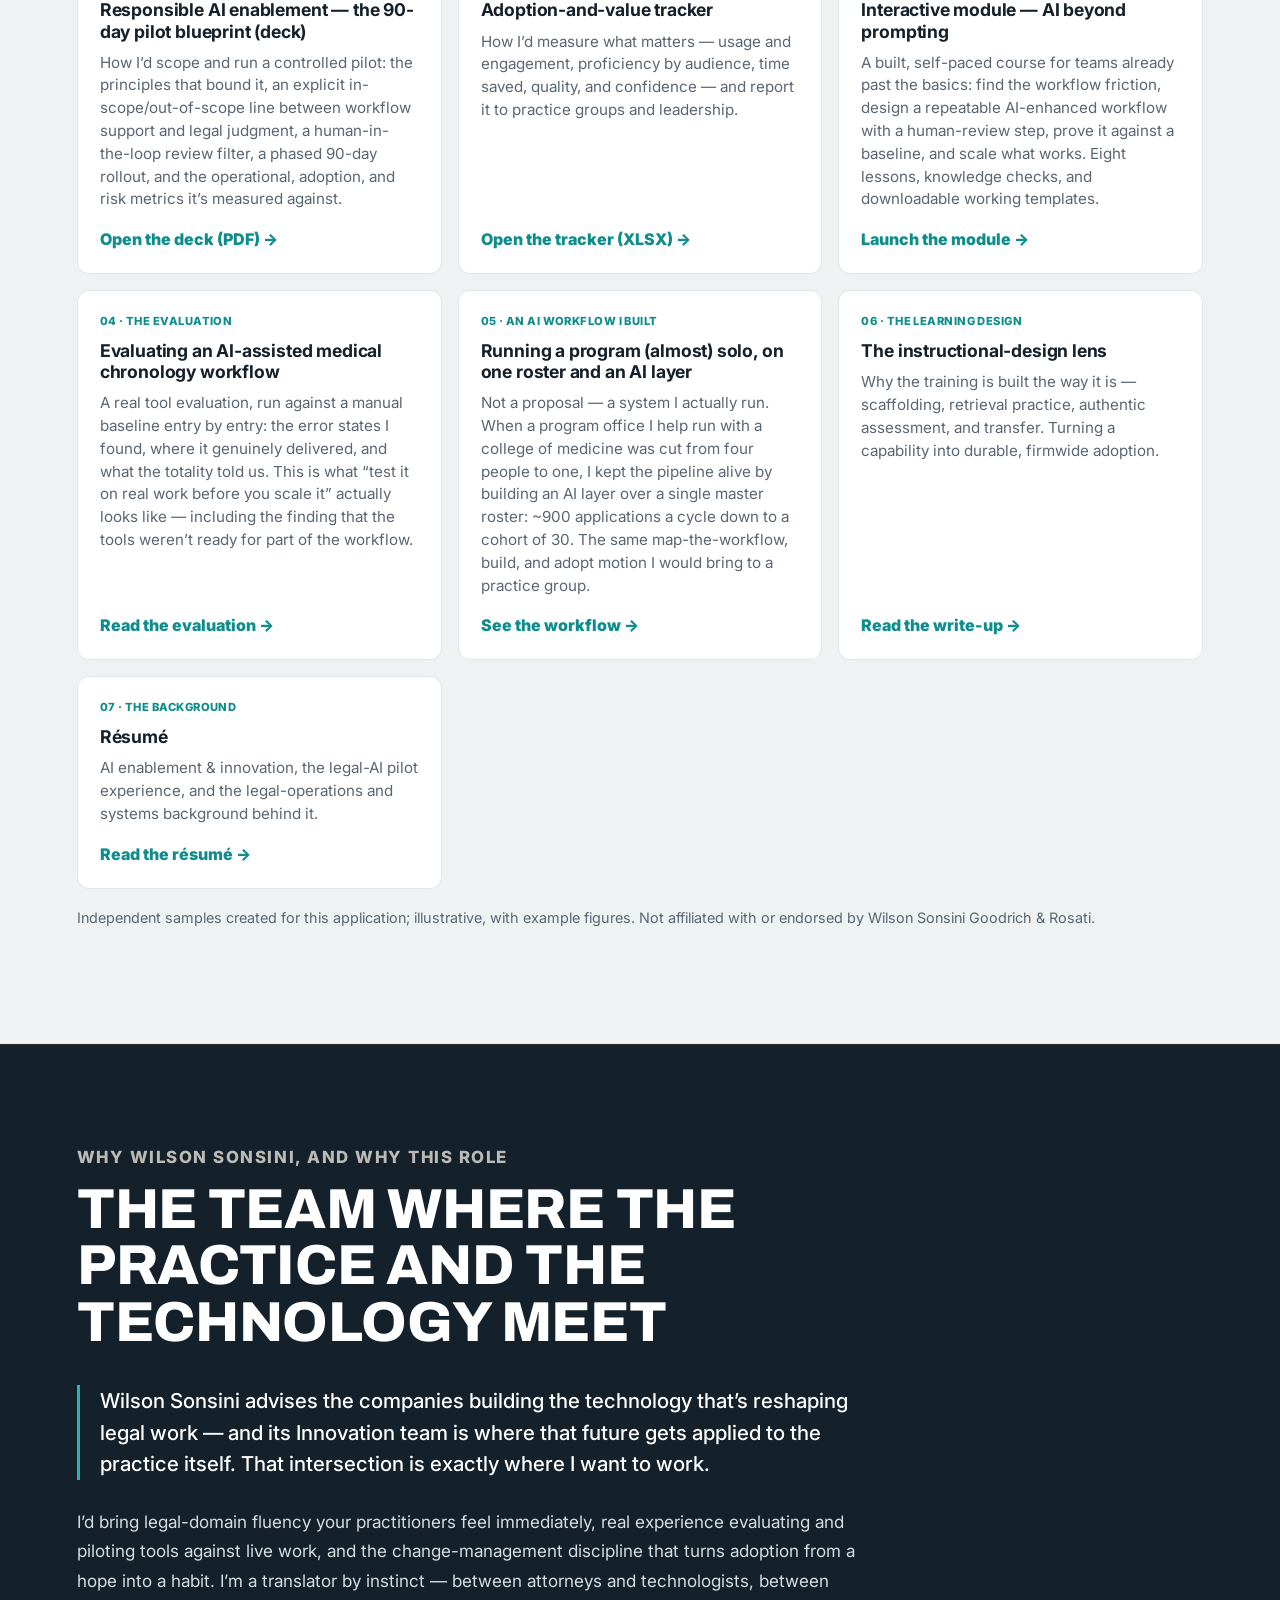
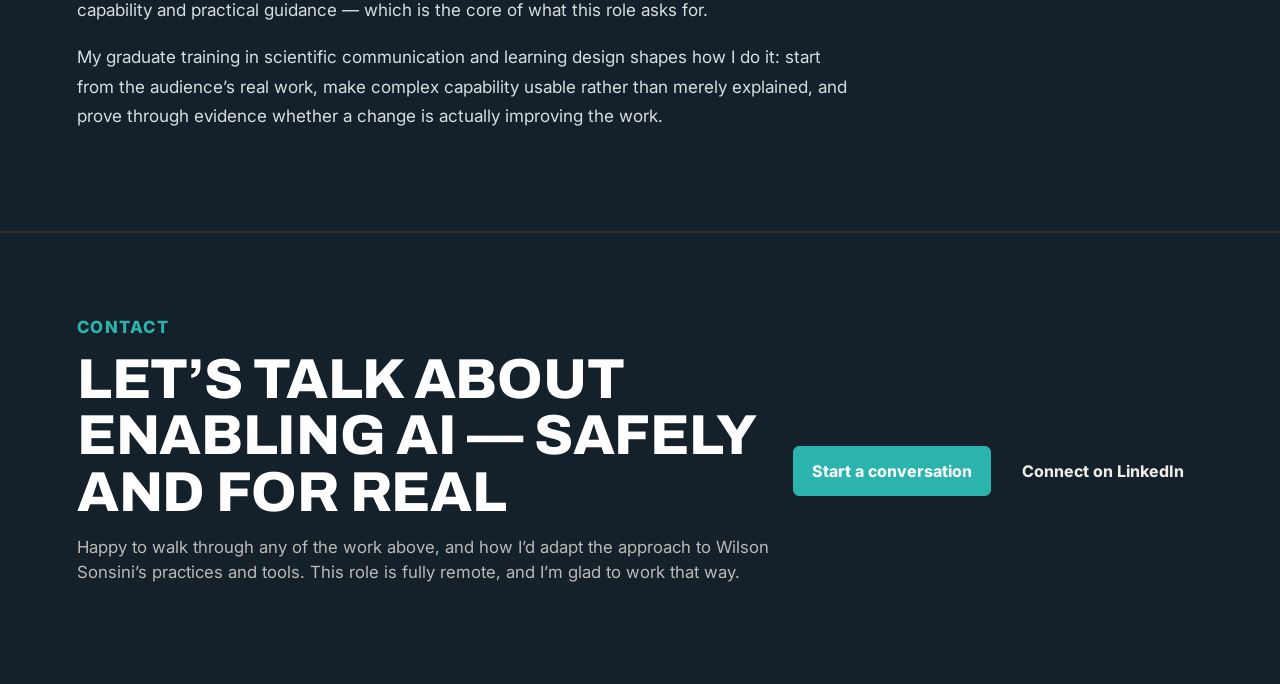
==== commit 2f27d561: "Background 02: drop the pipeline paragraph" ====
--- a/index.html
+++ b/index.html
@@ -249,13 +249,6 @@
               which drug interaction is actually described), scientific and patient education, and evidence
               communication. You cannot render or explain any of it without first understanding it correctly &mdash;
               the accuracy standard is the science itself, not the picture.
-            </p>
-            <p>
-              The work is a build pipeline, not a drawing class: anonymized DICOM imaging data &rarr; segmentation in
-              Mimics &rarr; digital model refinement &rarr; print preparation and fabrication &rarr; a physical object
-              someone can hold and reason about. Every step is a technical and editorial decision about fidelity,
-              simplification, and what a specific audience needs &mdash; the same discipline an AI workflow demands,
-              with the same data-handling rigor, since the whole pipeline runs on de-identified data.
             </p>
             <p>
               The same rigor governs my day job. Building a defensible medical chronology from thousands of pages of
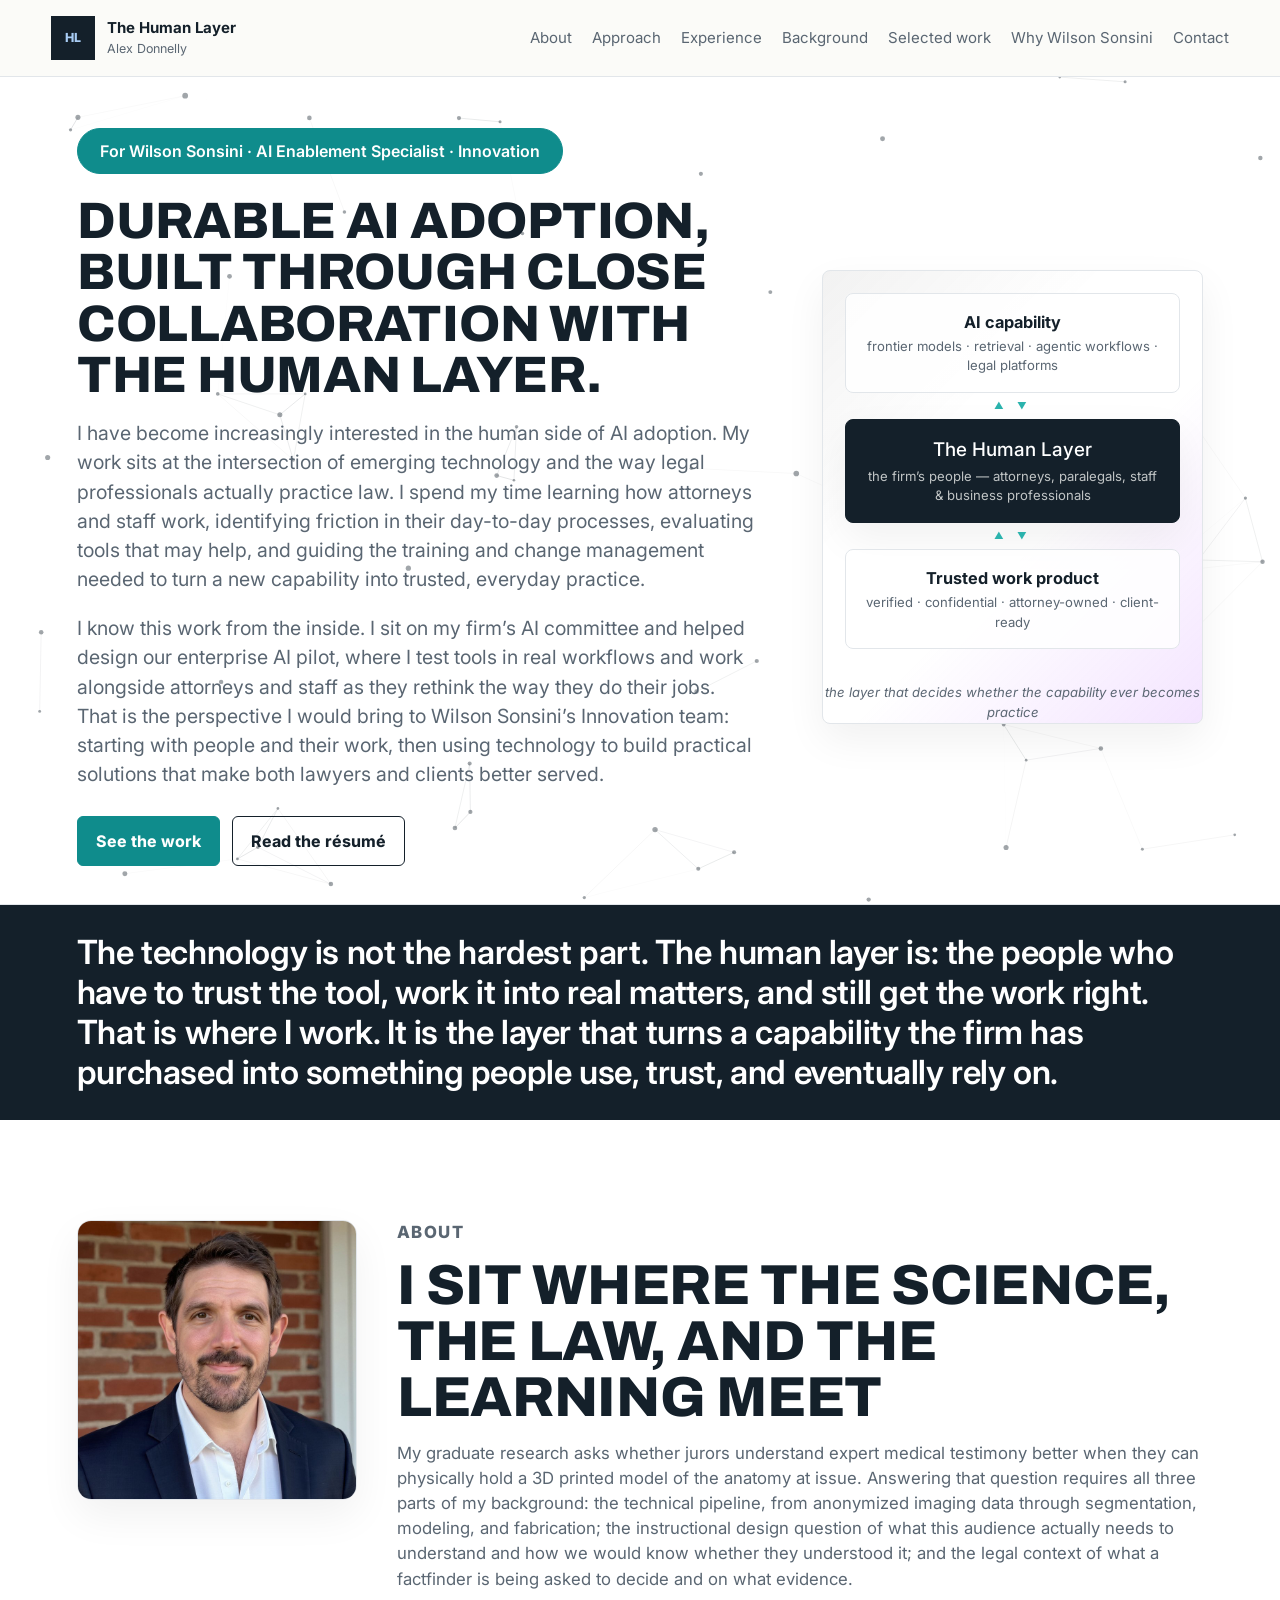
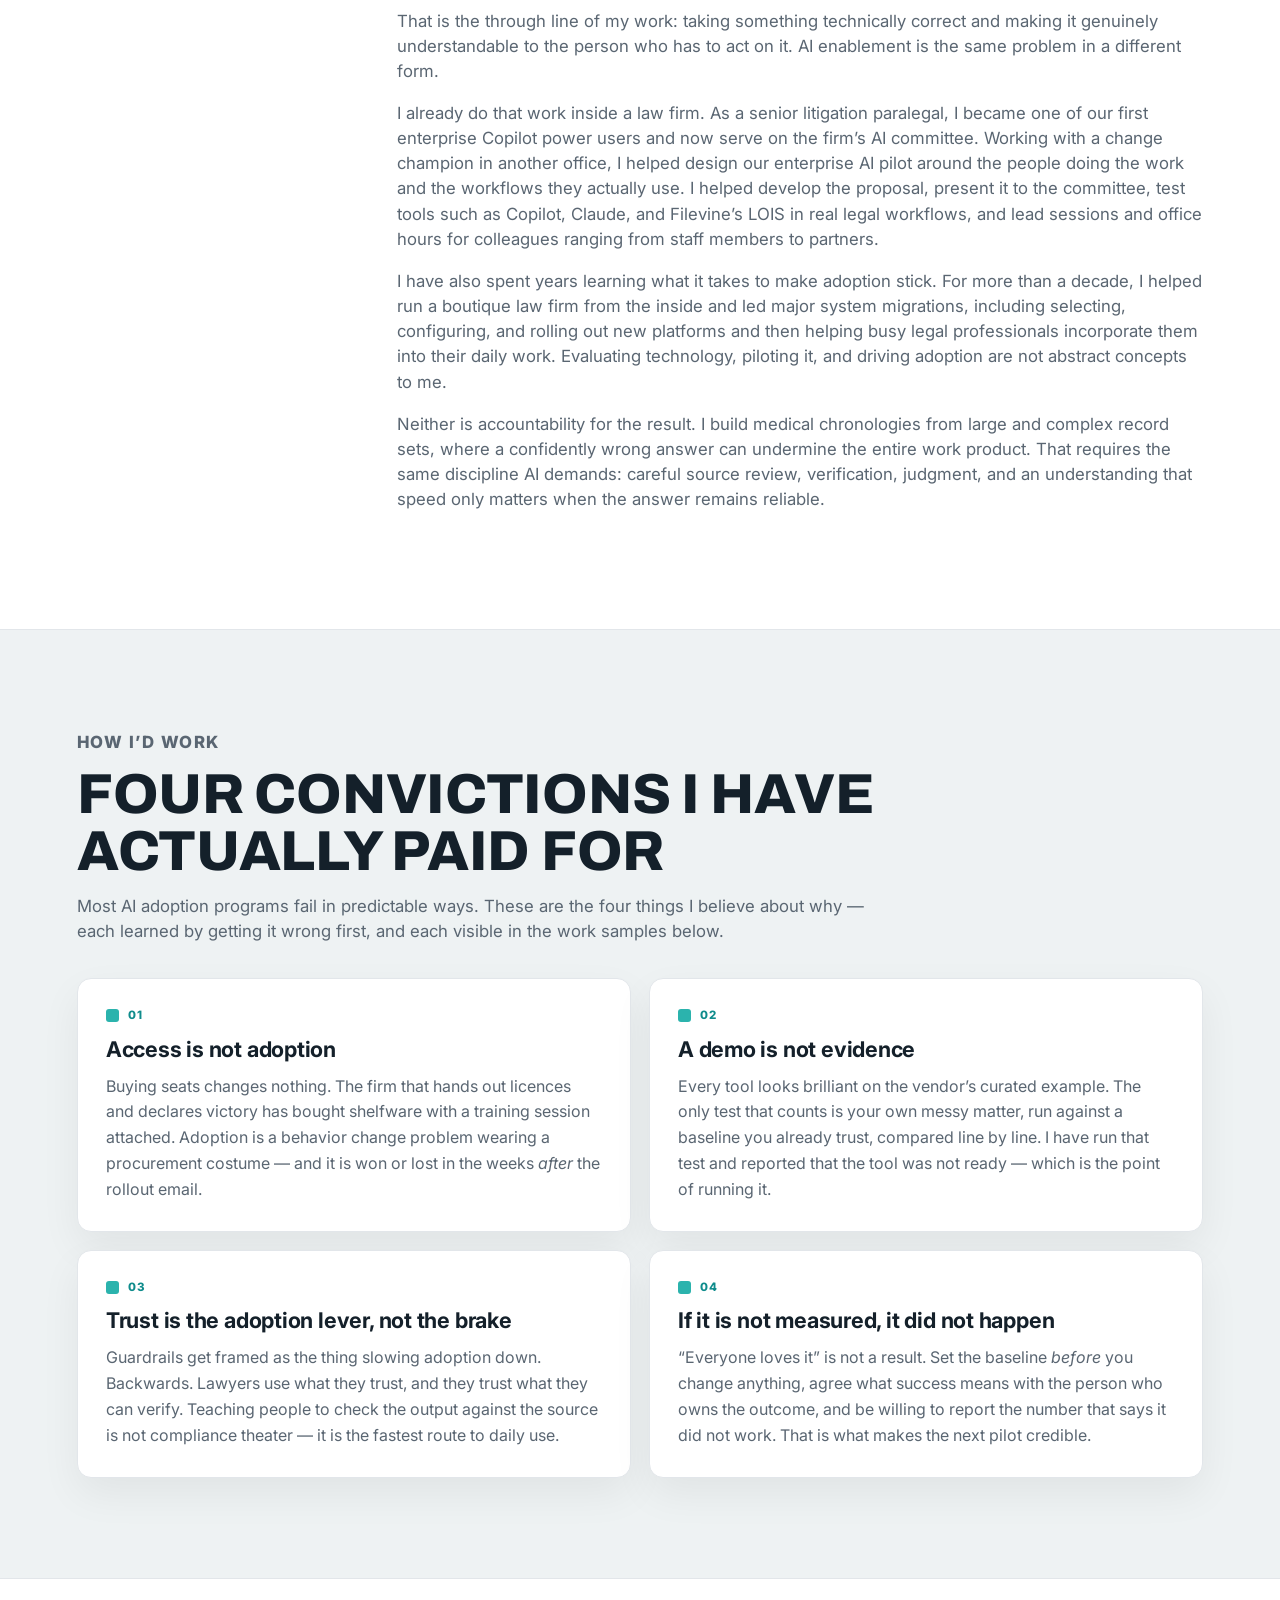
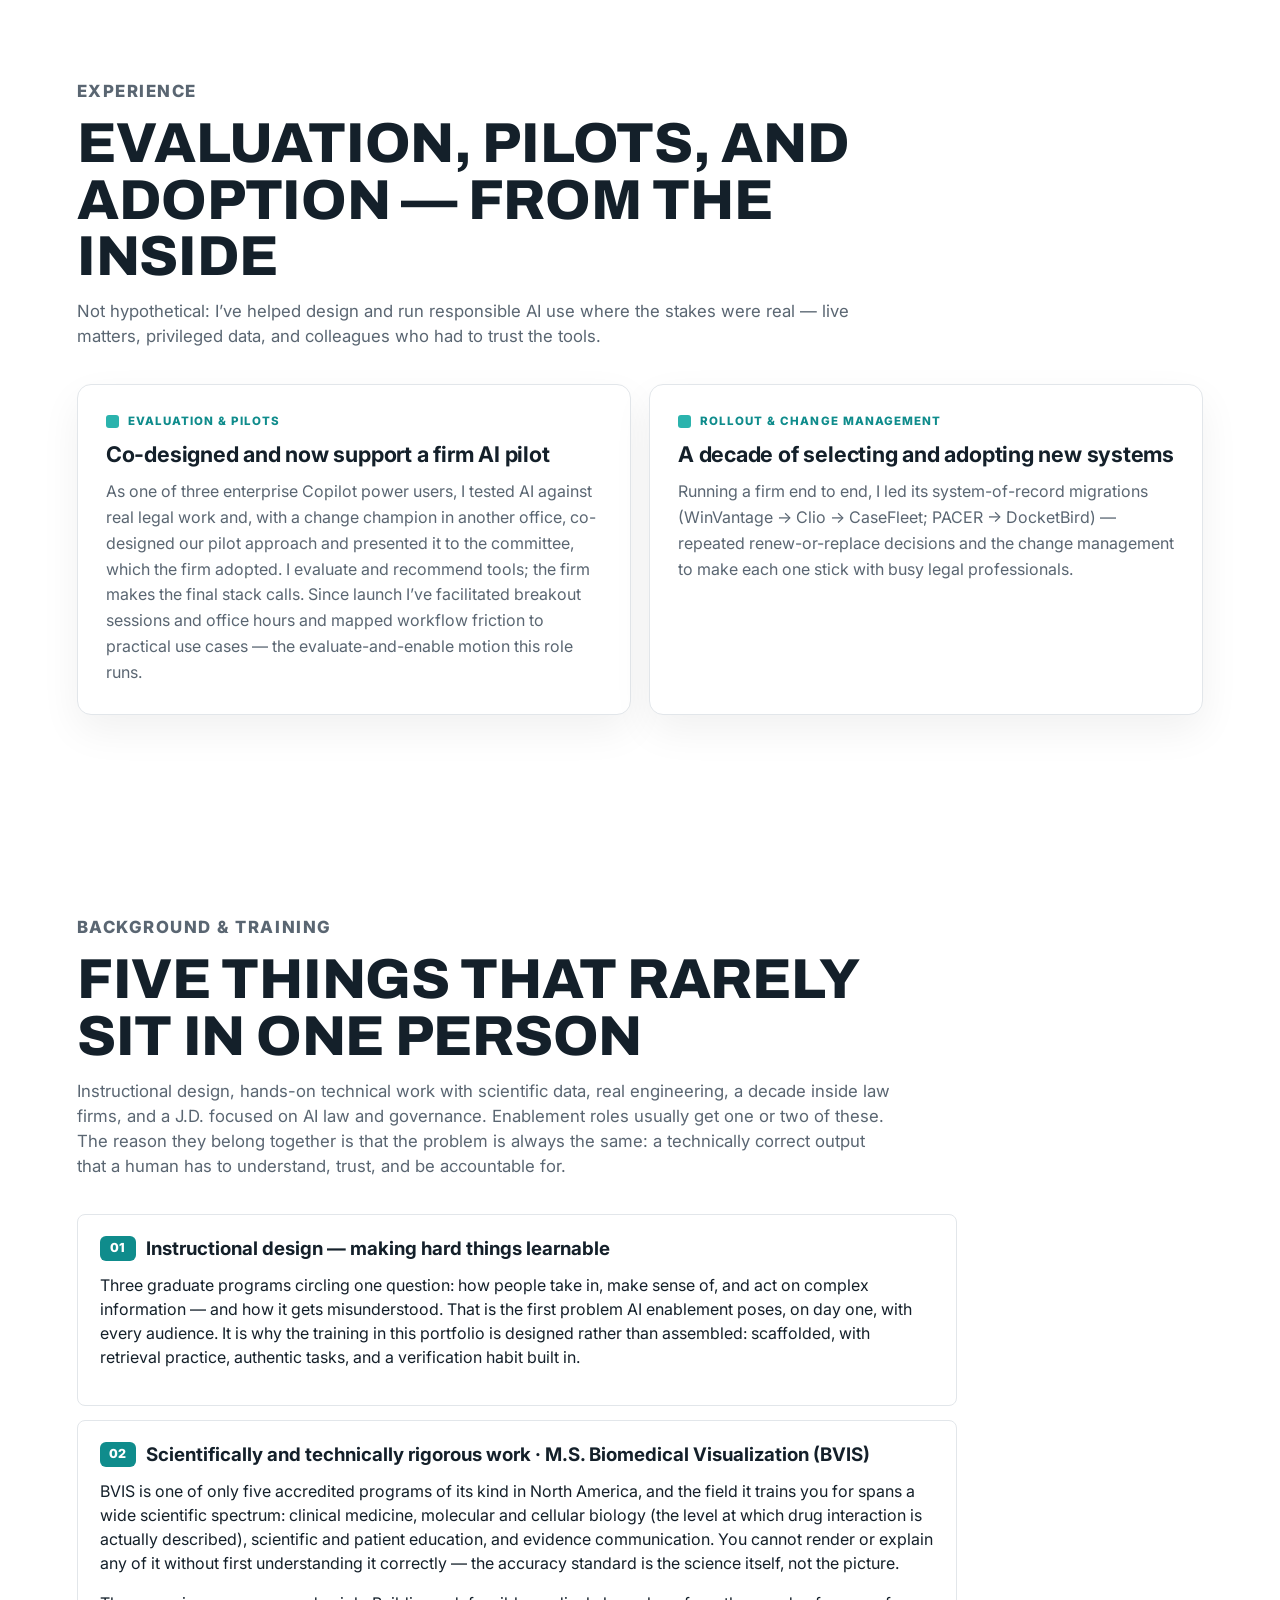
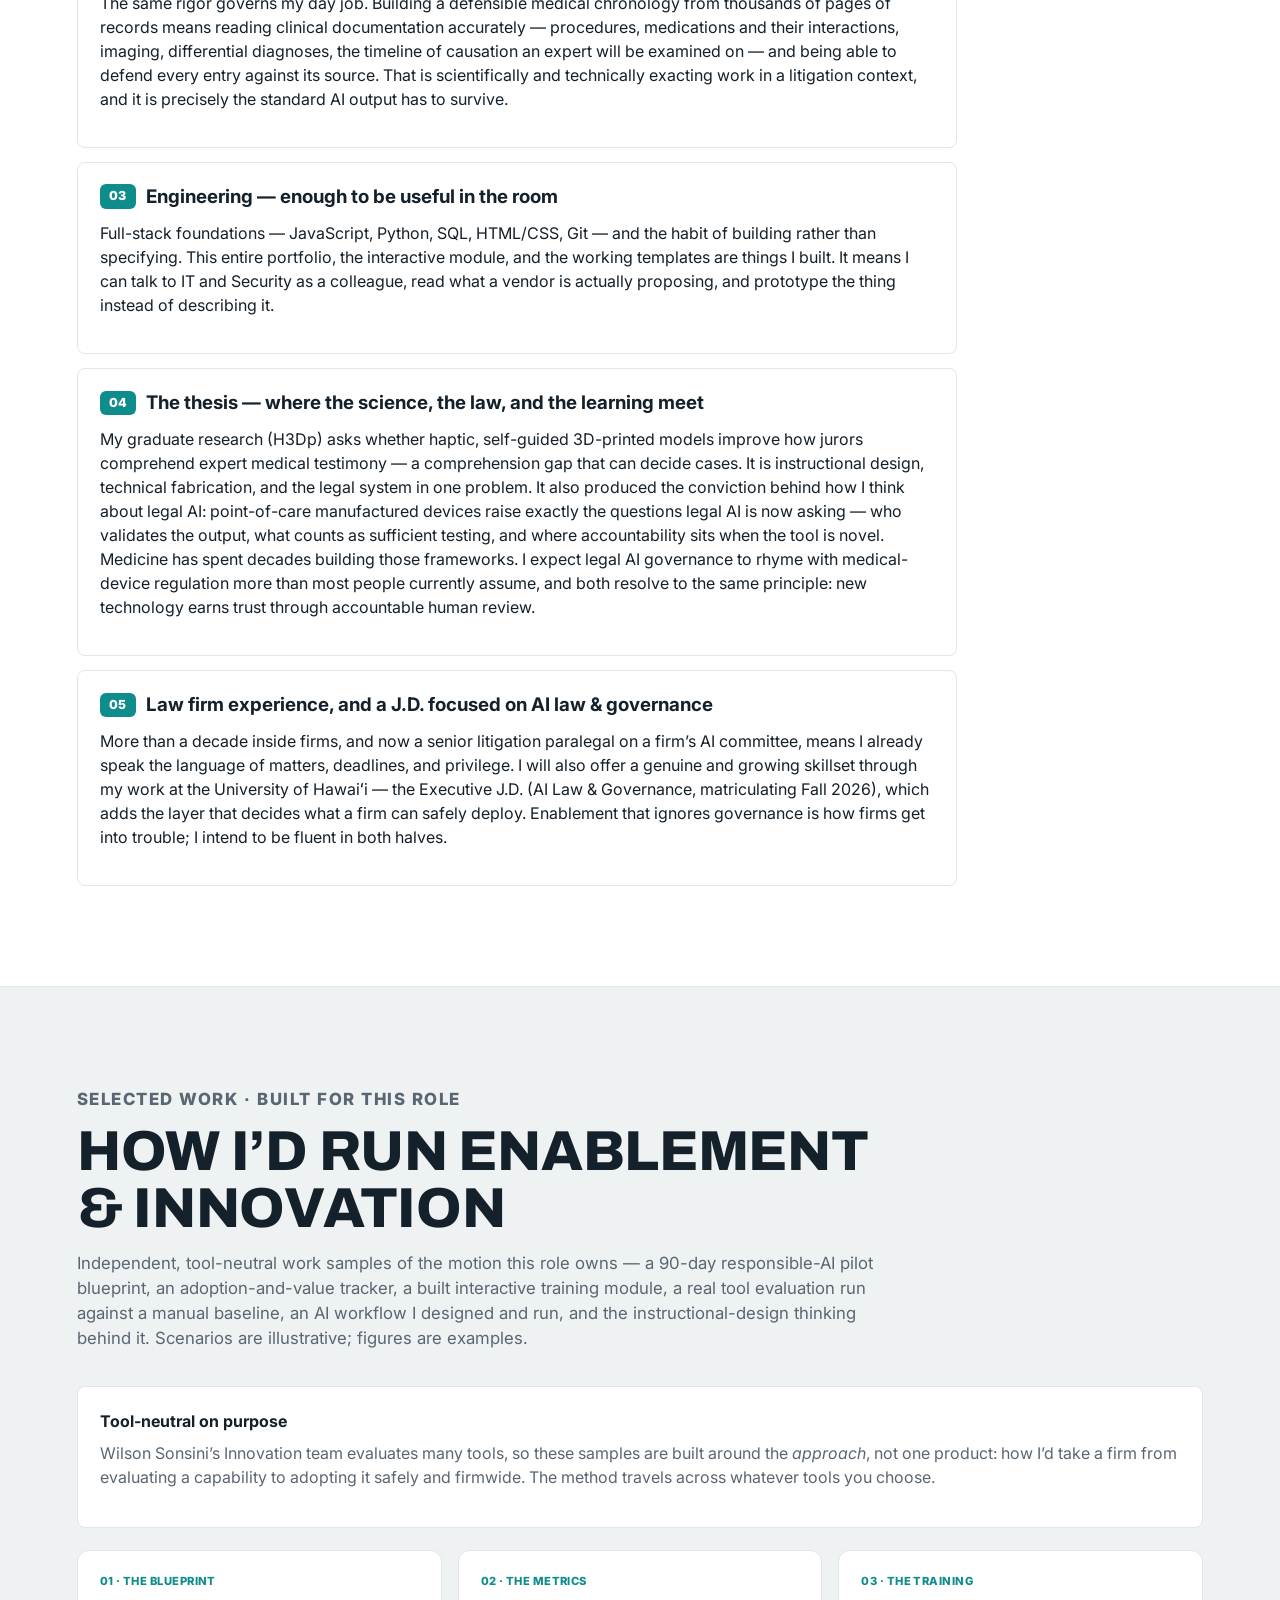
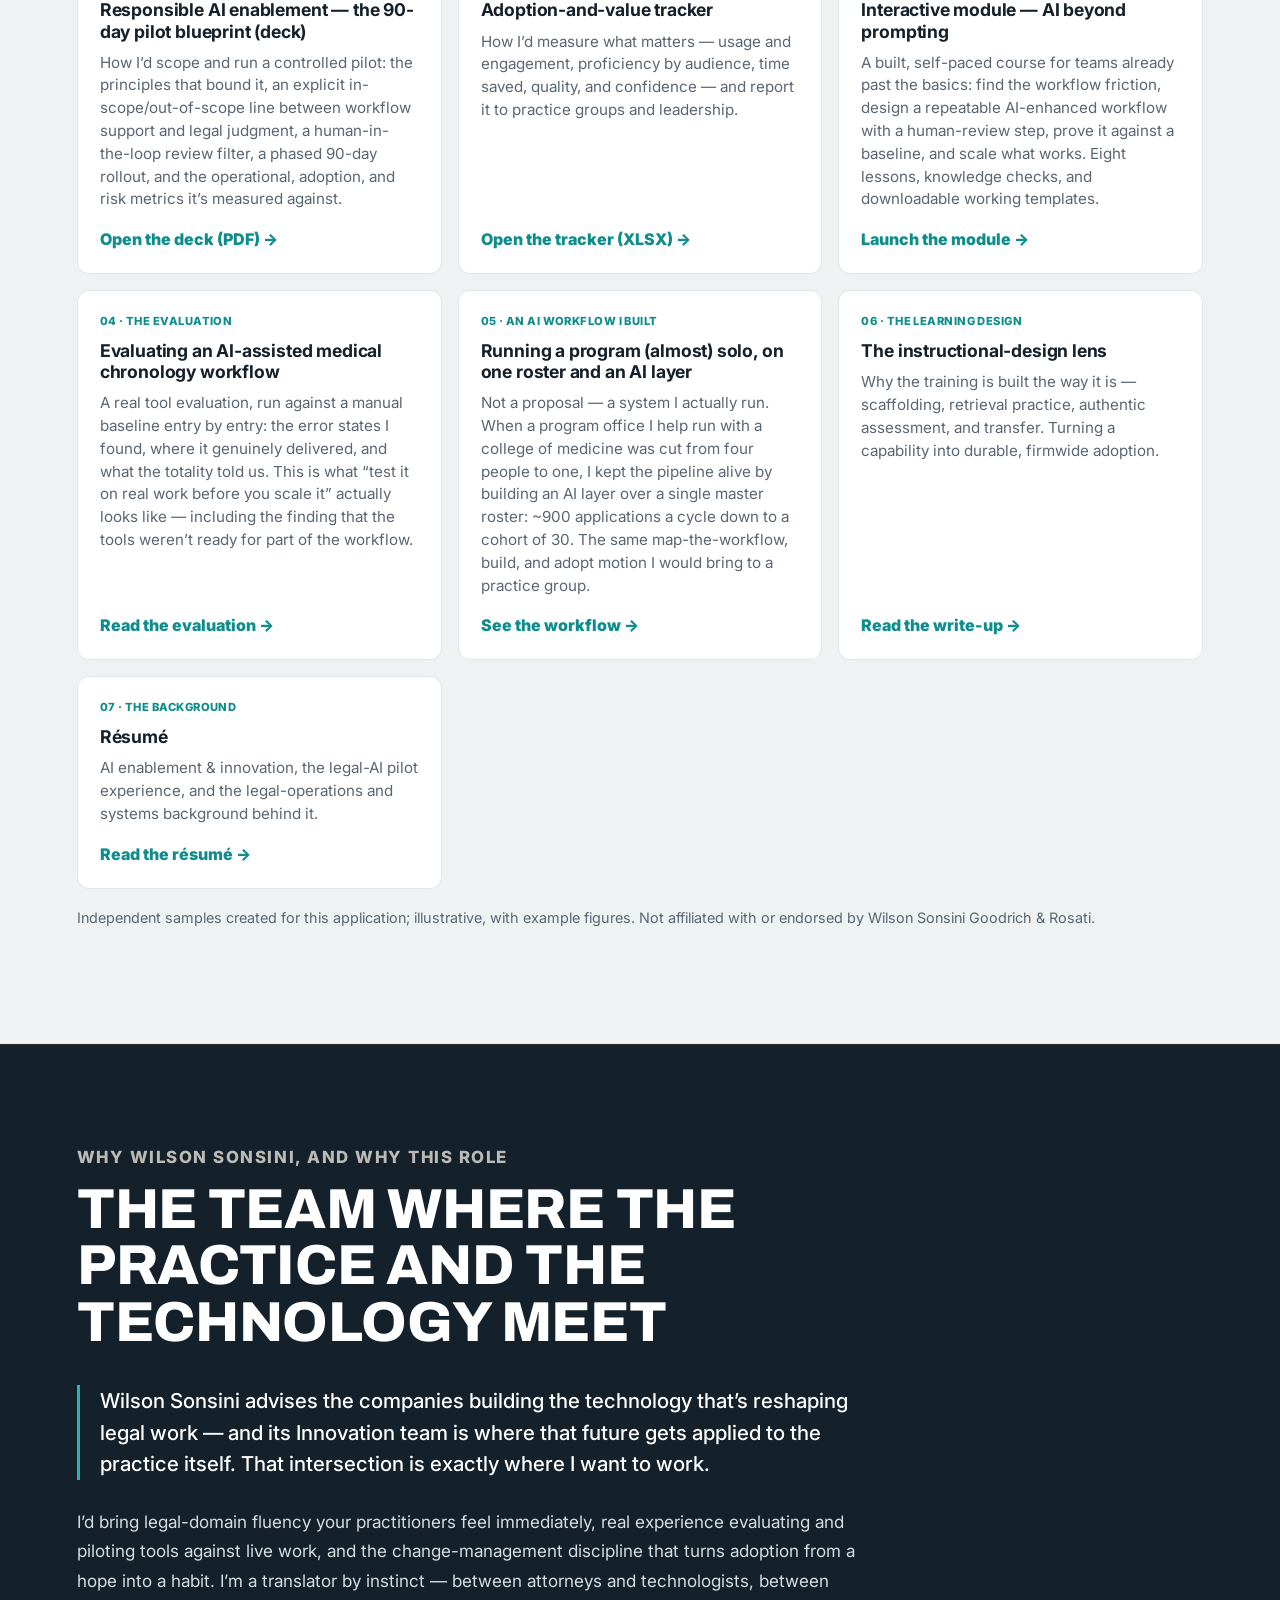
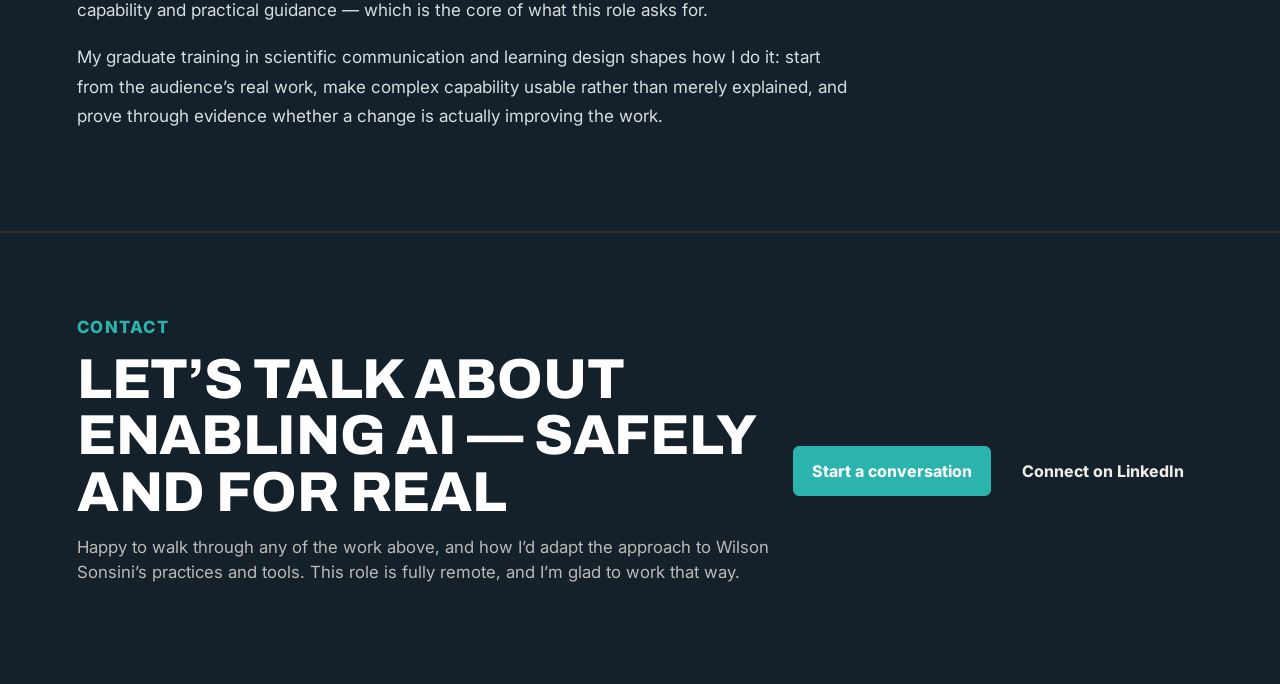
==== commit b88d1d07: "Background 05: your wording" ====
--- a/index.html
+++ b/index.html
@@ -284,11 +284,12 @@
           <article class="finding">
             <h3><span>05</span> Law firm experience, and a J.D. focused on AI law &amp; governance</h3>
             <p>
-              More than a decade inside firms &mdash; running one end to end, and now a senior litigation paralegal
-              on a firm&rsquo;s AI committee &mdash; means I already speak the language of matters, deadlines,
-              privilege, and why an attorney says no. The Executive J.D. (AI Law &amp; Governance, University of
-              Hawai&#x2bb;i, matriculating Fall 2026) adds the layer that decides what a firm can safely deploy.
-              Enablement that ignores governance is how firms get into trouble; I intend to be fluent in both halves.
+              More than a decade inside firms, and now a senior litigation paralegal on a firm&rsquo;s AI committee,
+              means I already speak the language of matters, deadlines, and privilege. I will also offer a genuine
+              and growing skillset through my work at the University of Hawai&#x2bb;i &mdash; the Executive J.D. (AI
+              Law &amp; Governance, matriculating Fall 2026), which adds the layer that decides what a firm can safely
+              deploy. Enablement that ignores governance is how firms get into trouble; I intend to be fluent in both
+              halves.
             </p>
           </article>
         </div>
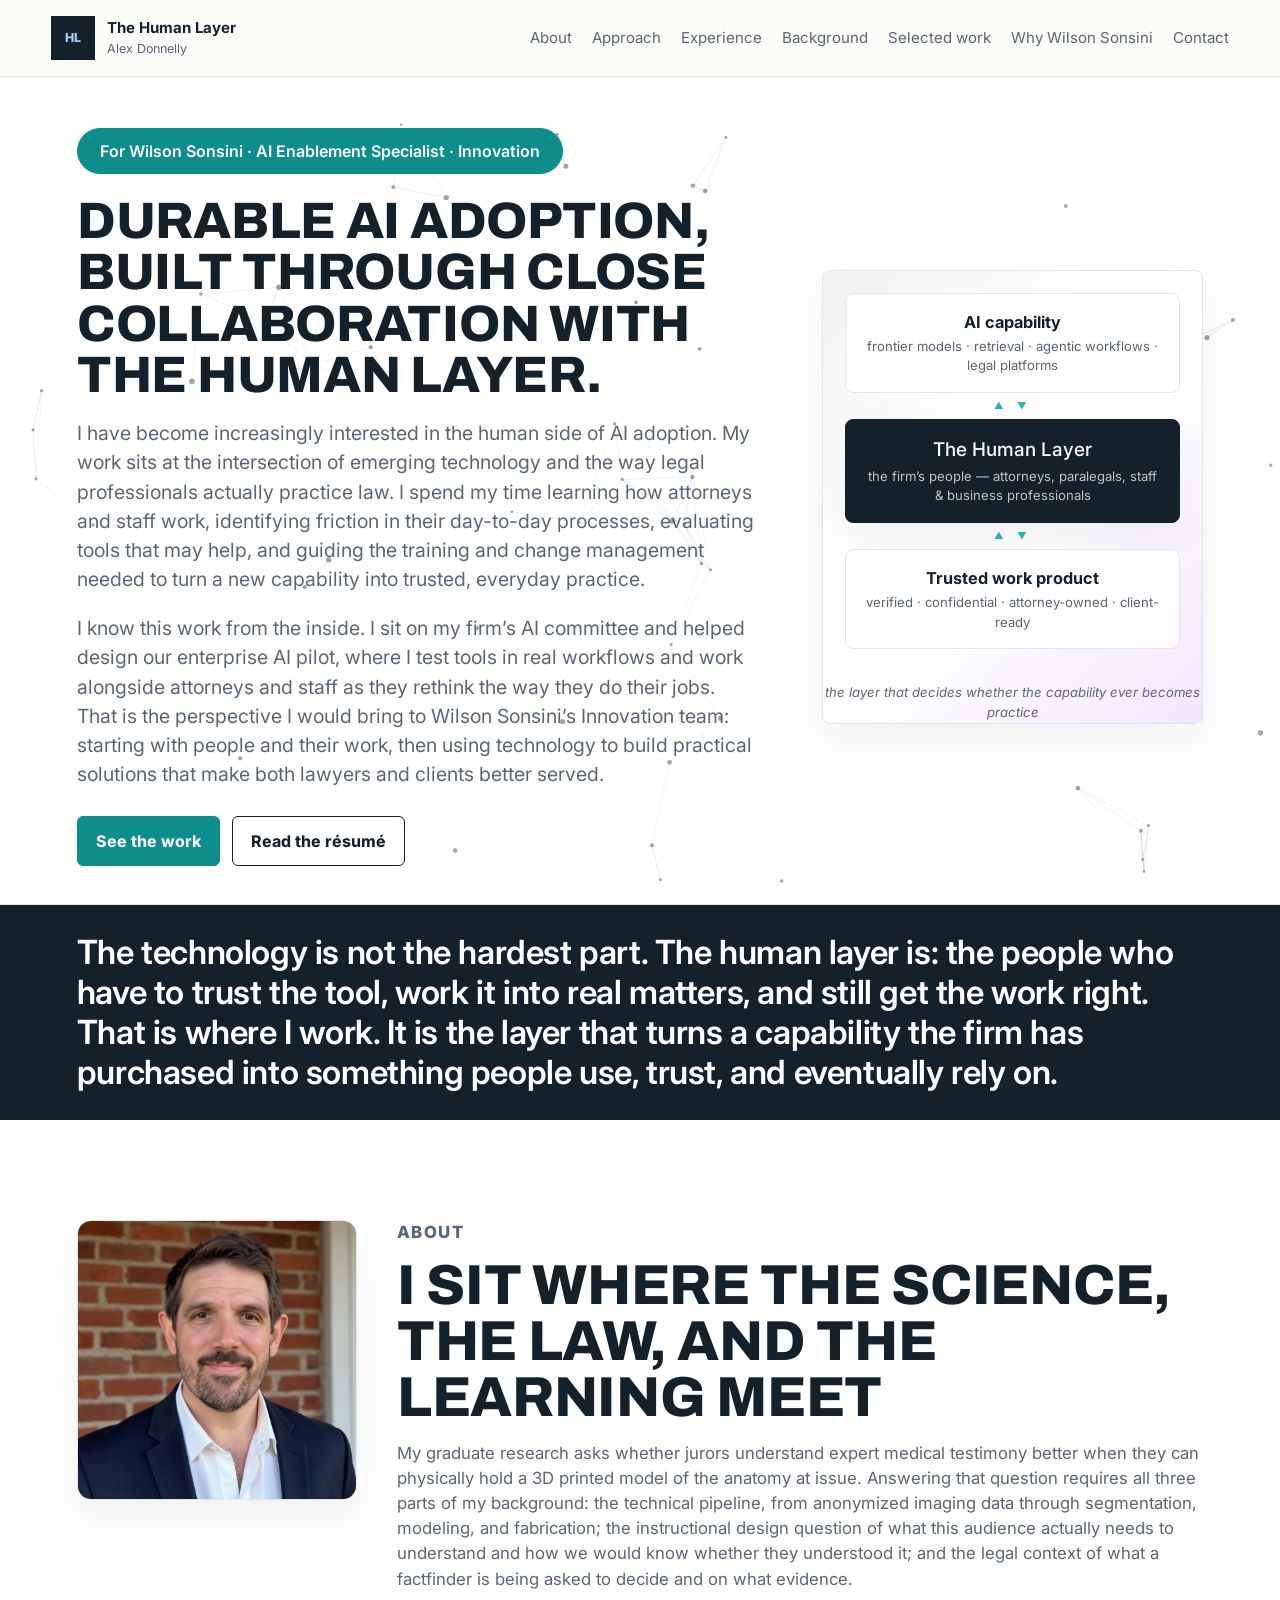
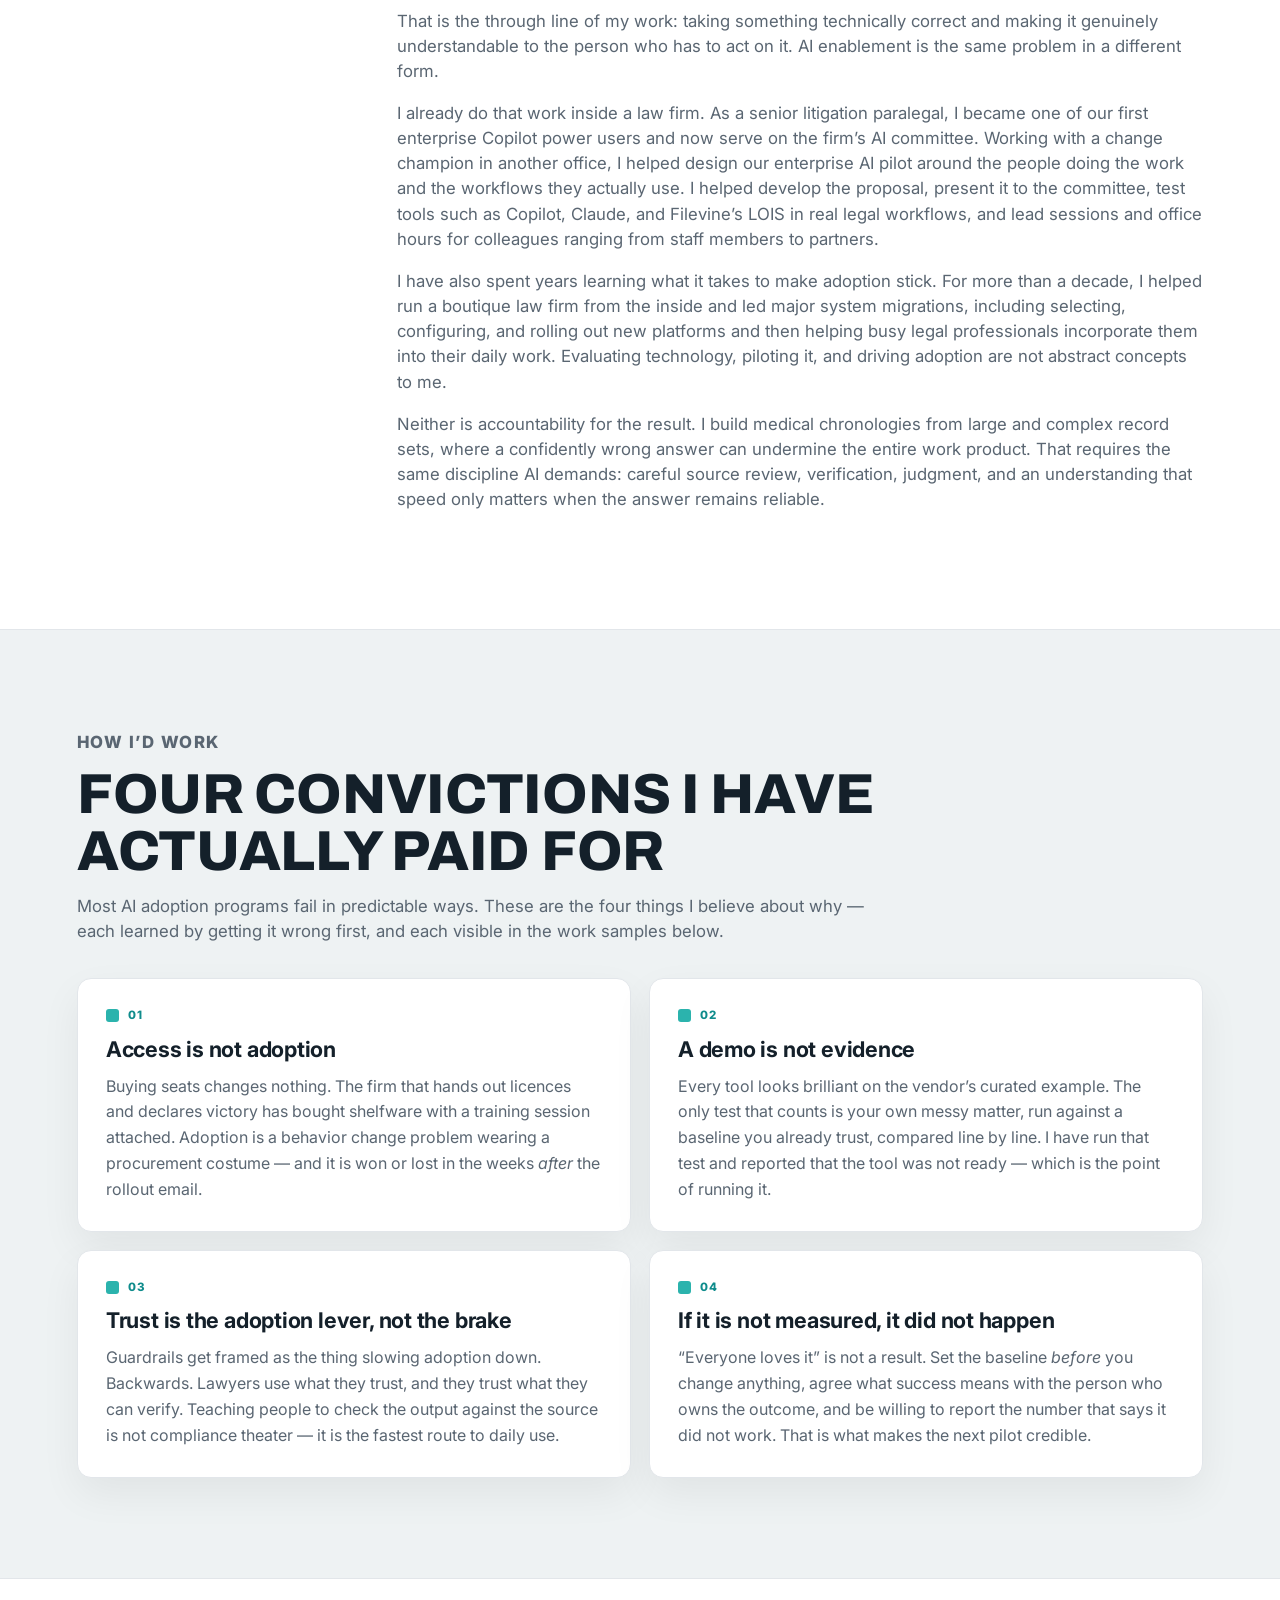
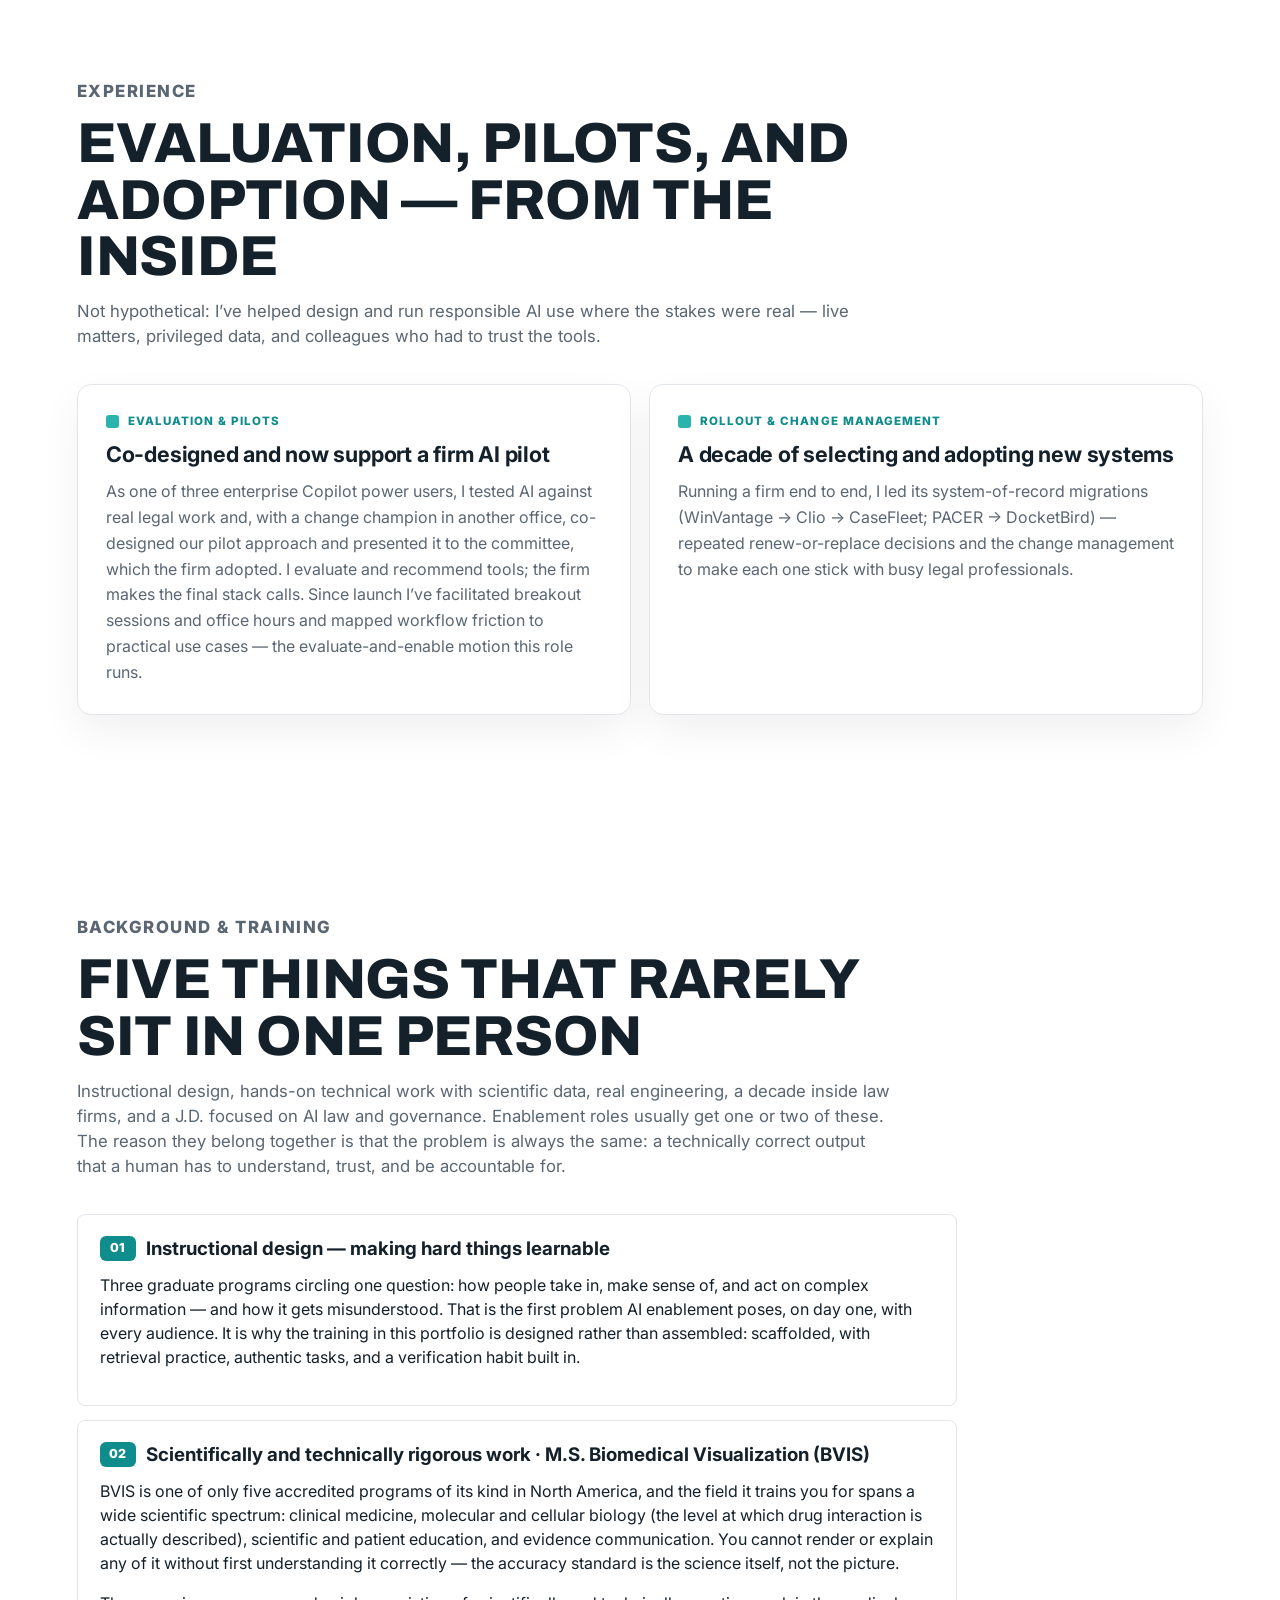
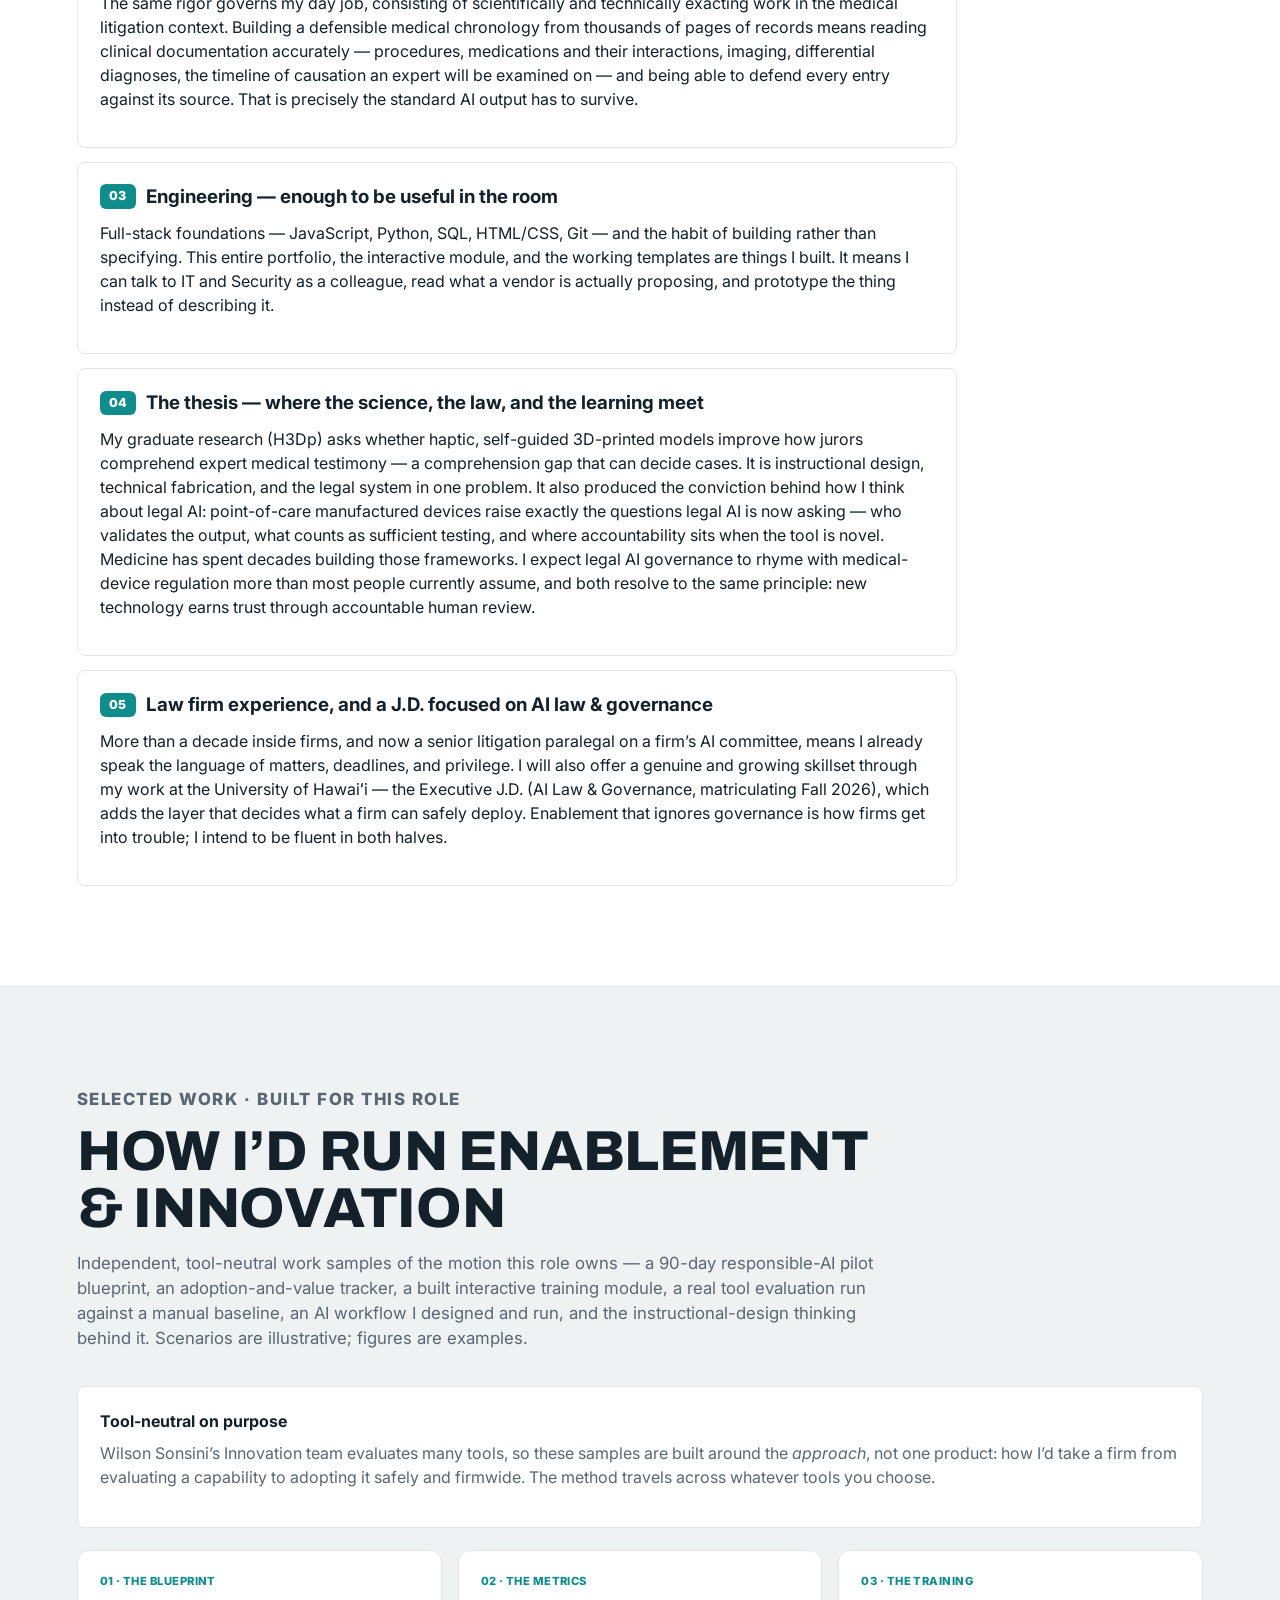
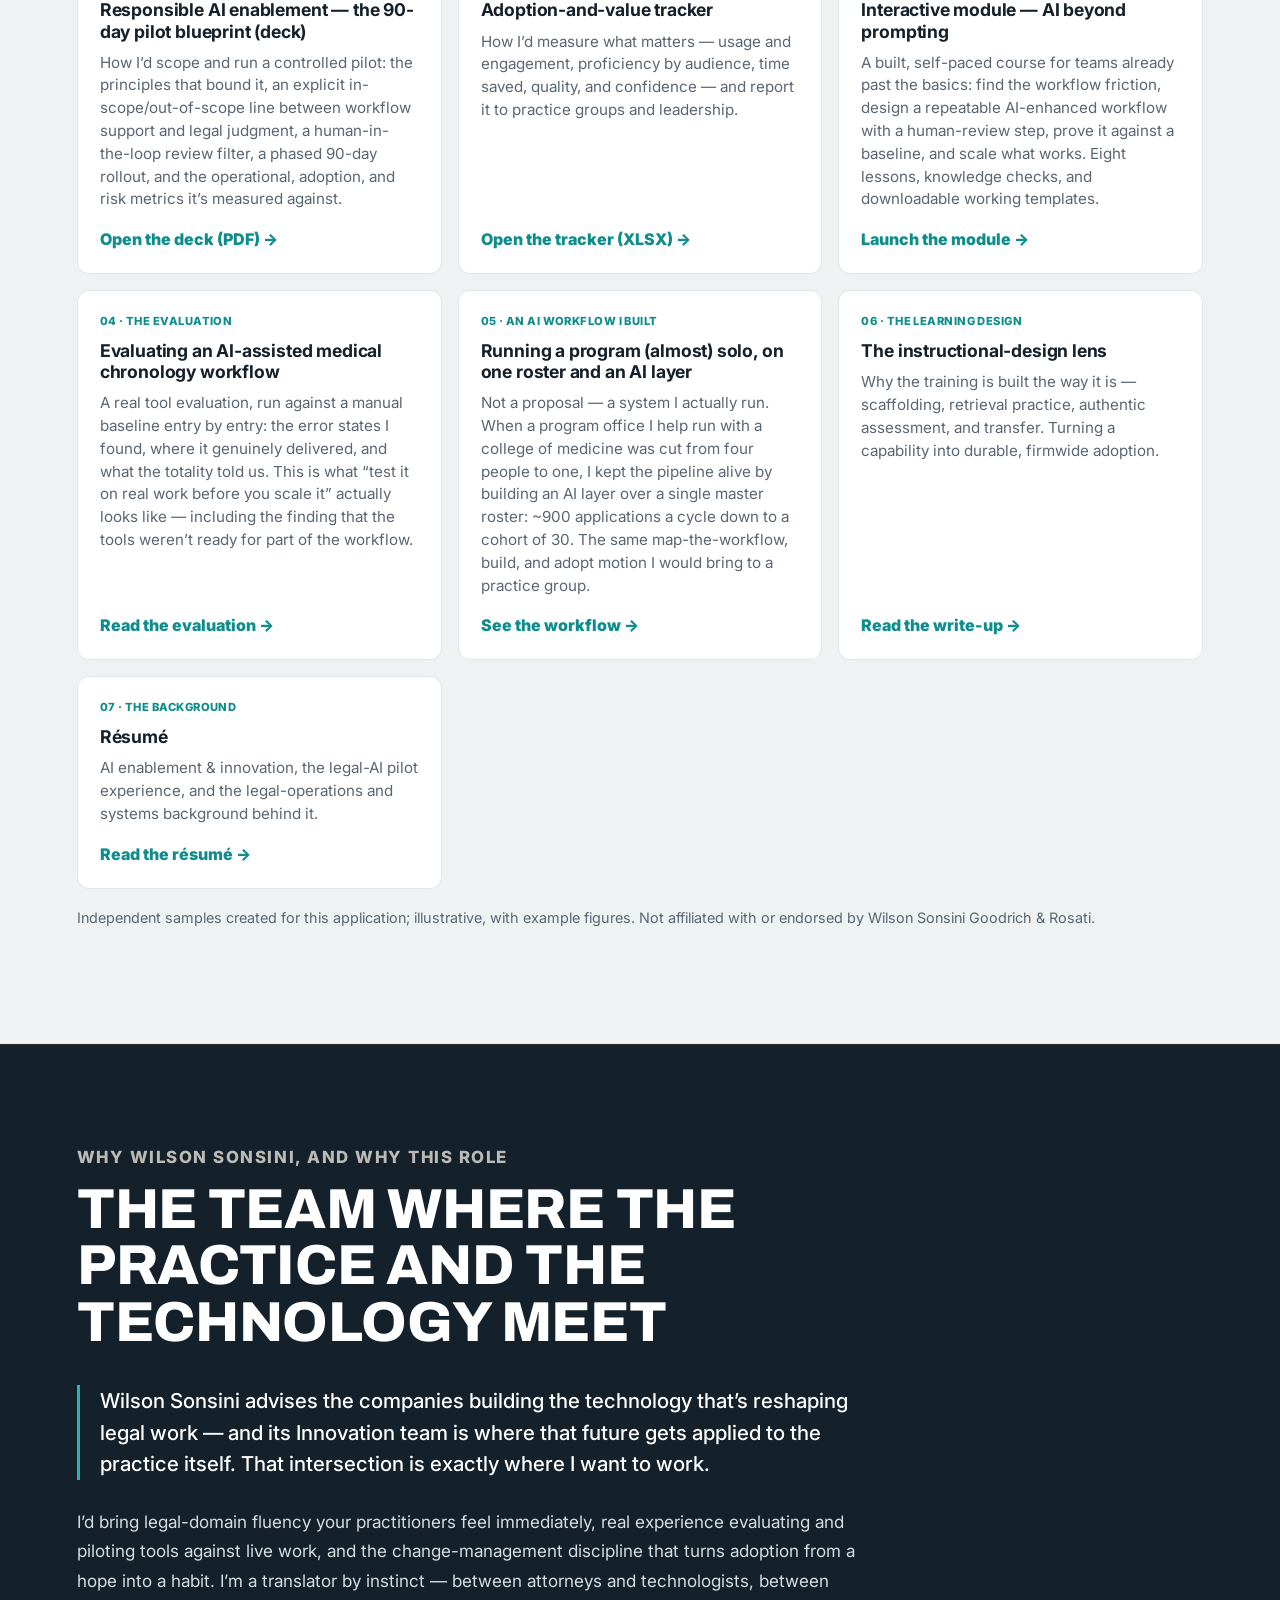
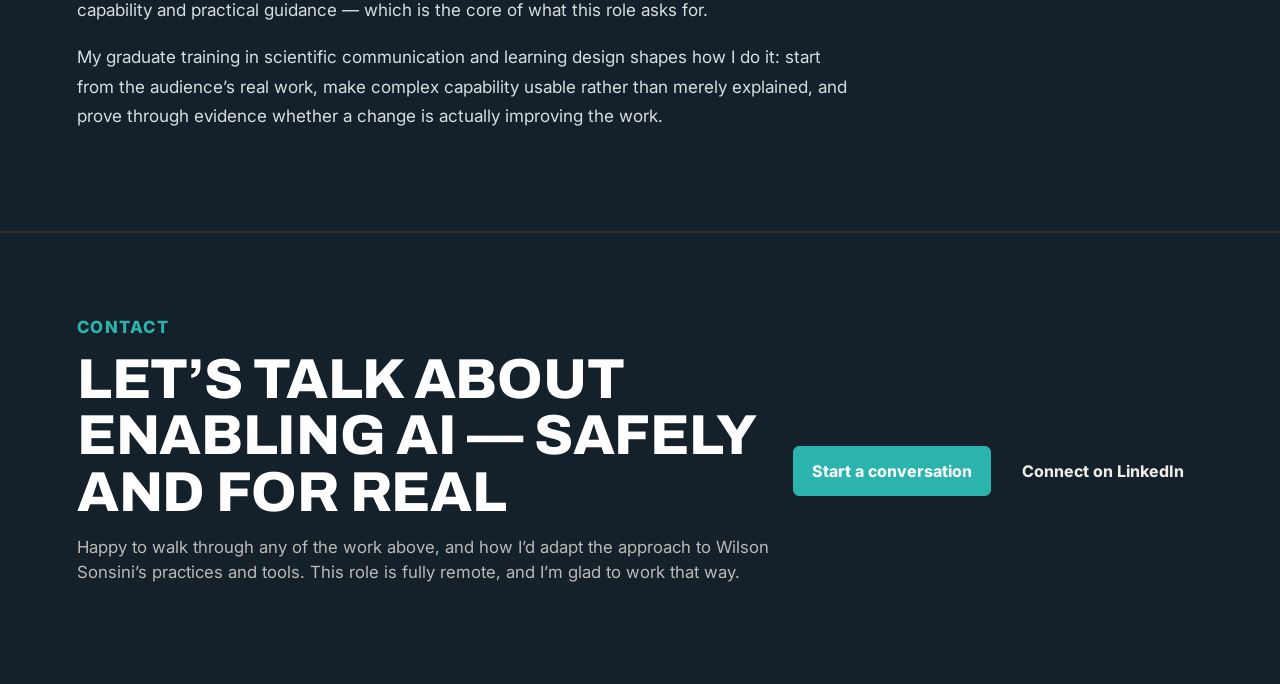
==== commit c0b72b0a: "Background 02: your wording on the day-job rigor" ====
--- a/index.html
+++ b/index.html
@@ -251,11 +251,12 @@
               the accuracy standard is the science itself, not the picture.
             </p>
             <p>
-              The same rigor governs my day job. Building a defensible medical chronology from thousands of pages of
-              records means reading clinical documentation accurately &mdash; procedures, medications and their
-              interactions, imaging, differential diagnoses, the timeline of causation an expert will be examined on
-              &mdash; and being able to defend every entry against its source. That is scientifically and technically
-              exacting work in a litigation context, and it is precisely the standard AI output has to survive.
+              The same rigor governs my day job, consisting of scientifically and technically exacting work in the
+              medical litigation context. Building a defensible medical chronology from thousands of pages of records
+              means reading clinical documentation accurately &mdash; procedures, medications and their interactions,
+              imaging, differential diagnoses, the timeline of causation an expert will be examined on &mdash; and
+              being able to defend every entry against its source. That is precisely the standard AI output has to
+              survive.
             </p>
           </article>
           <article class="finding">
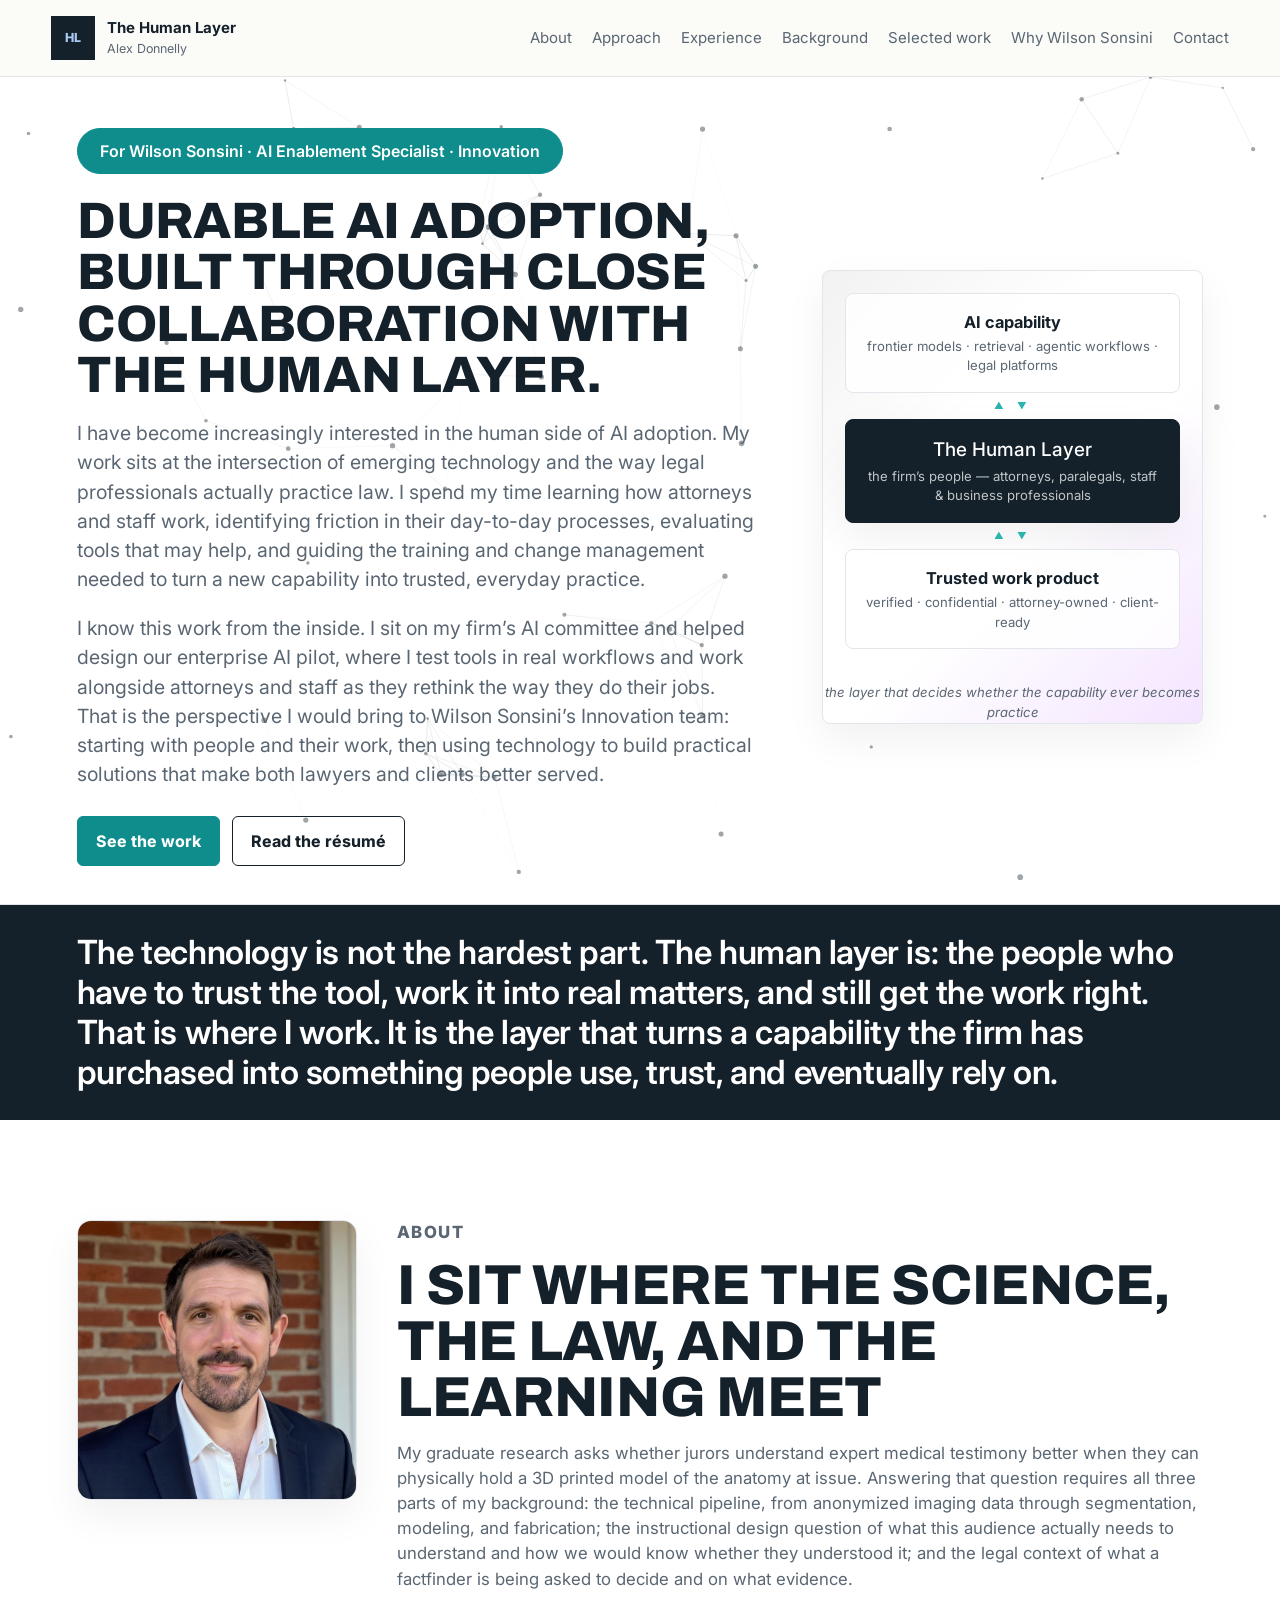
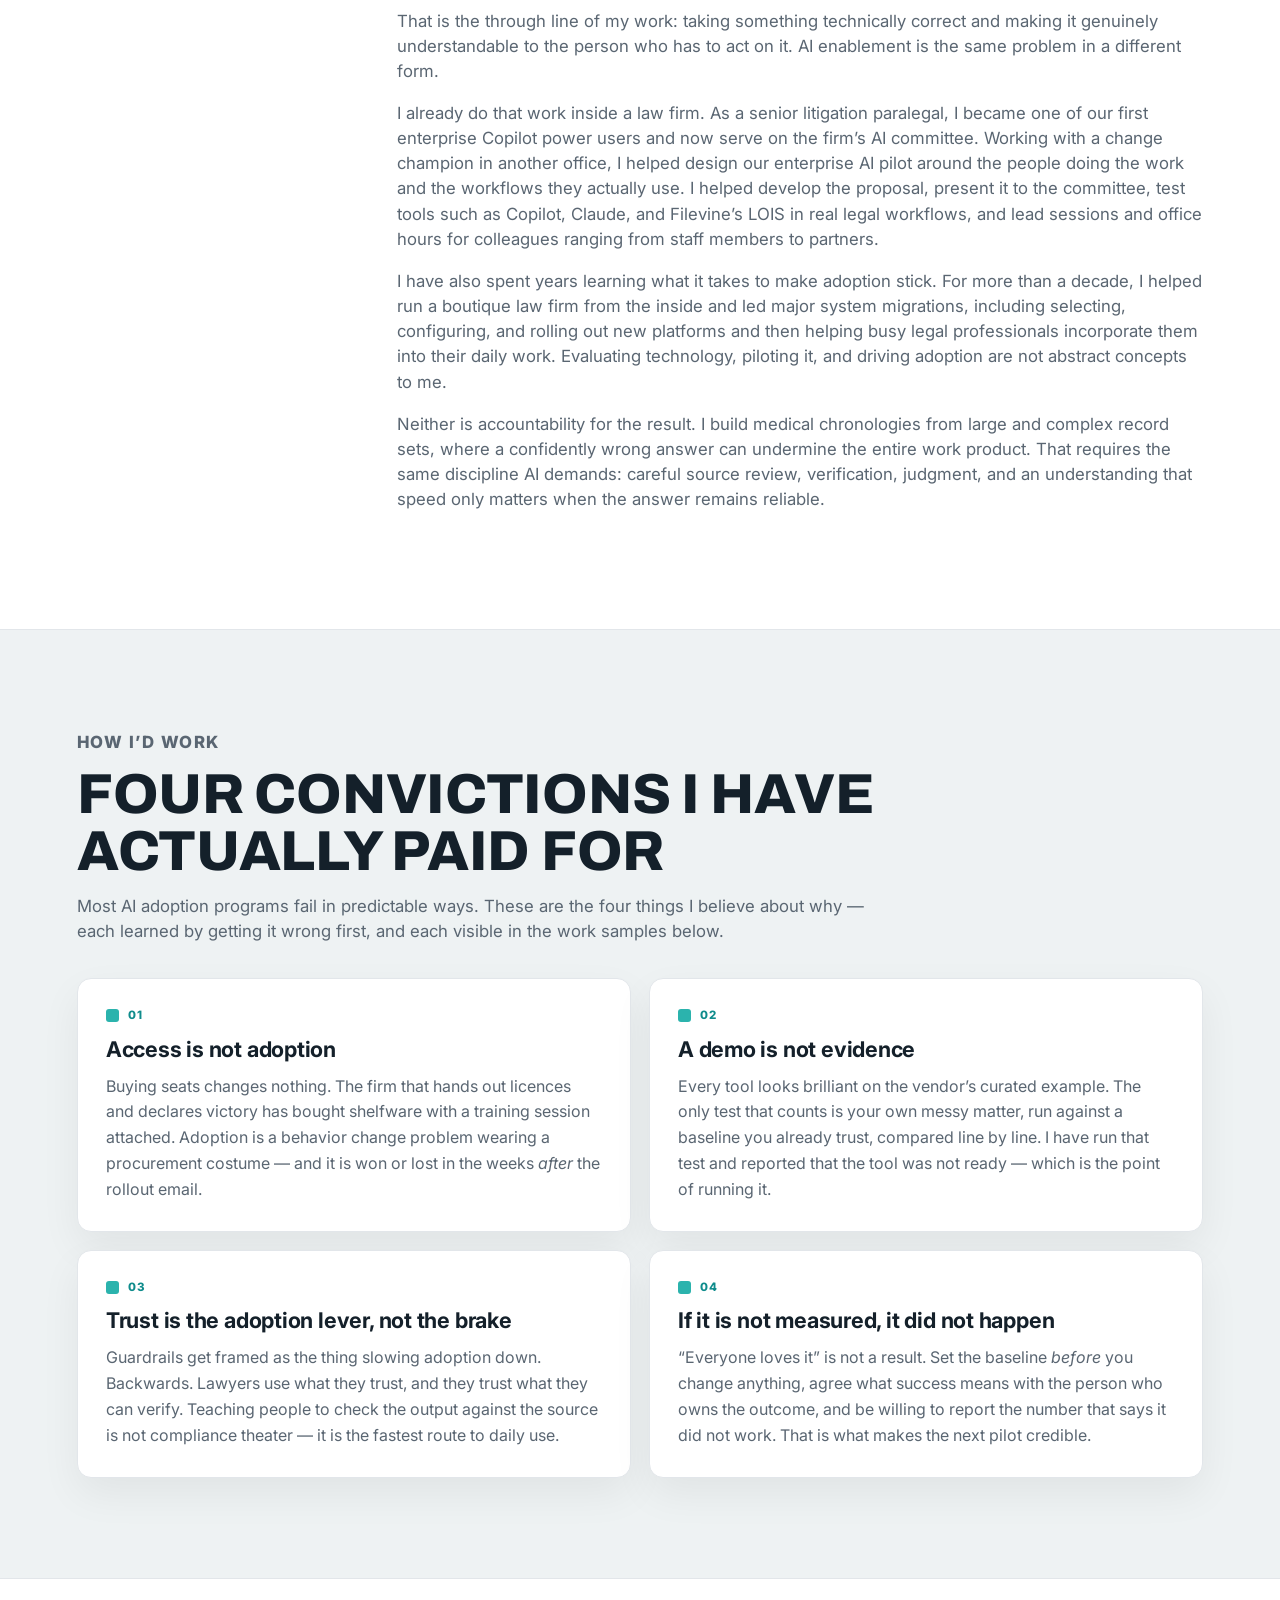
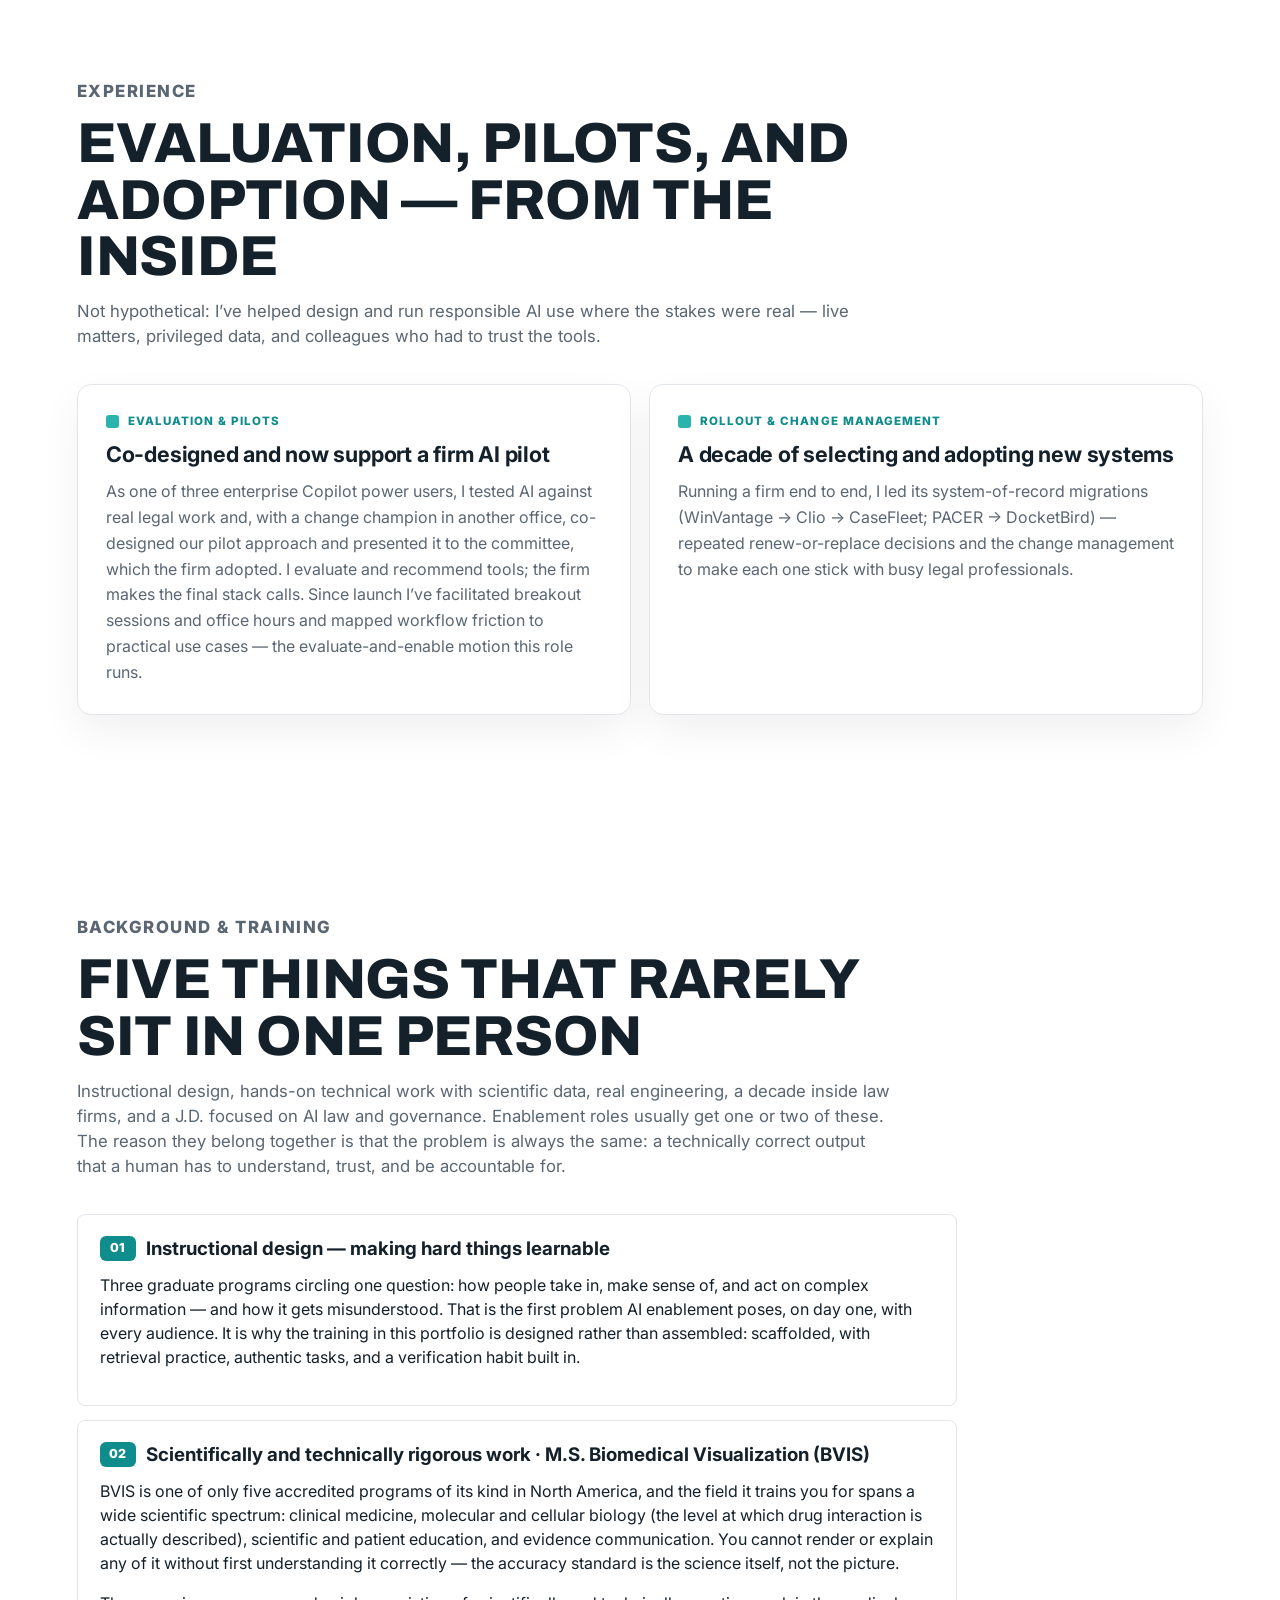
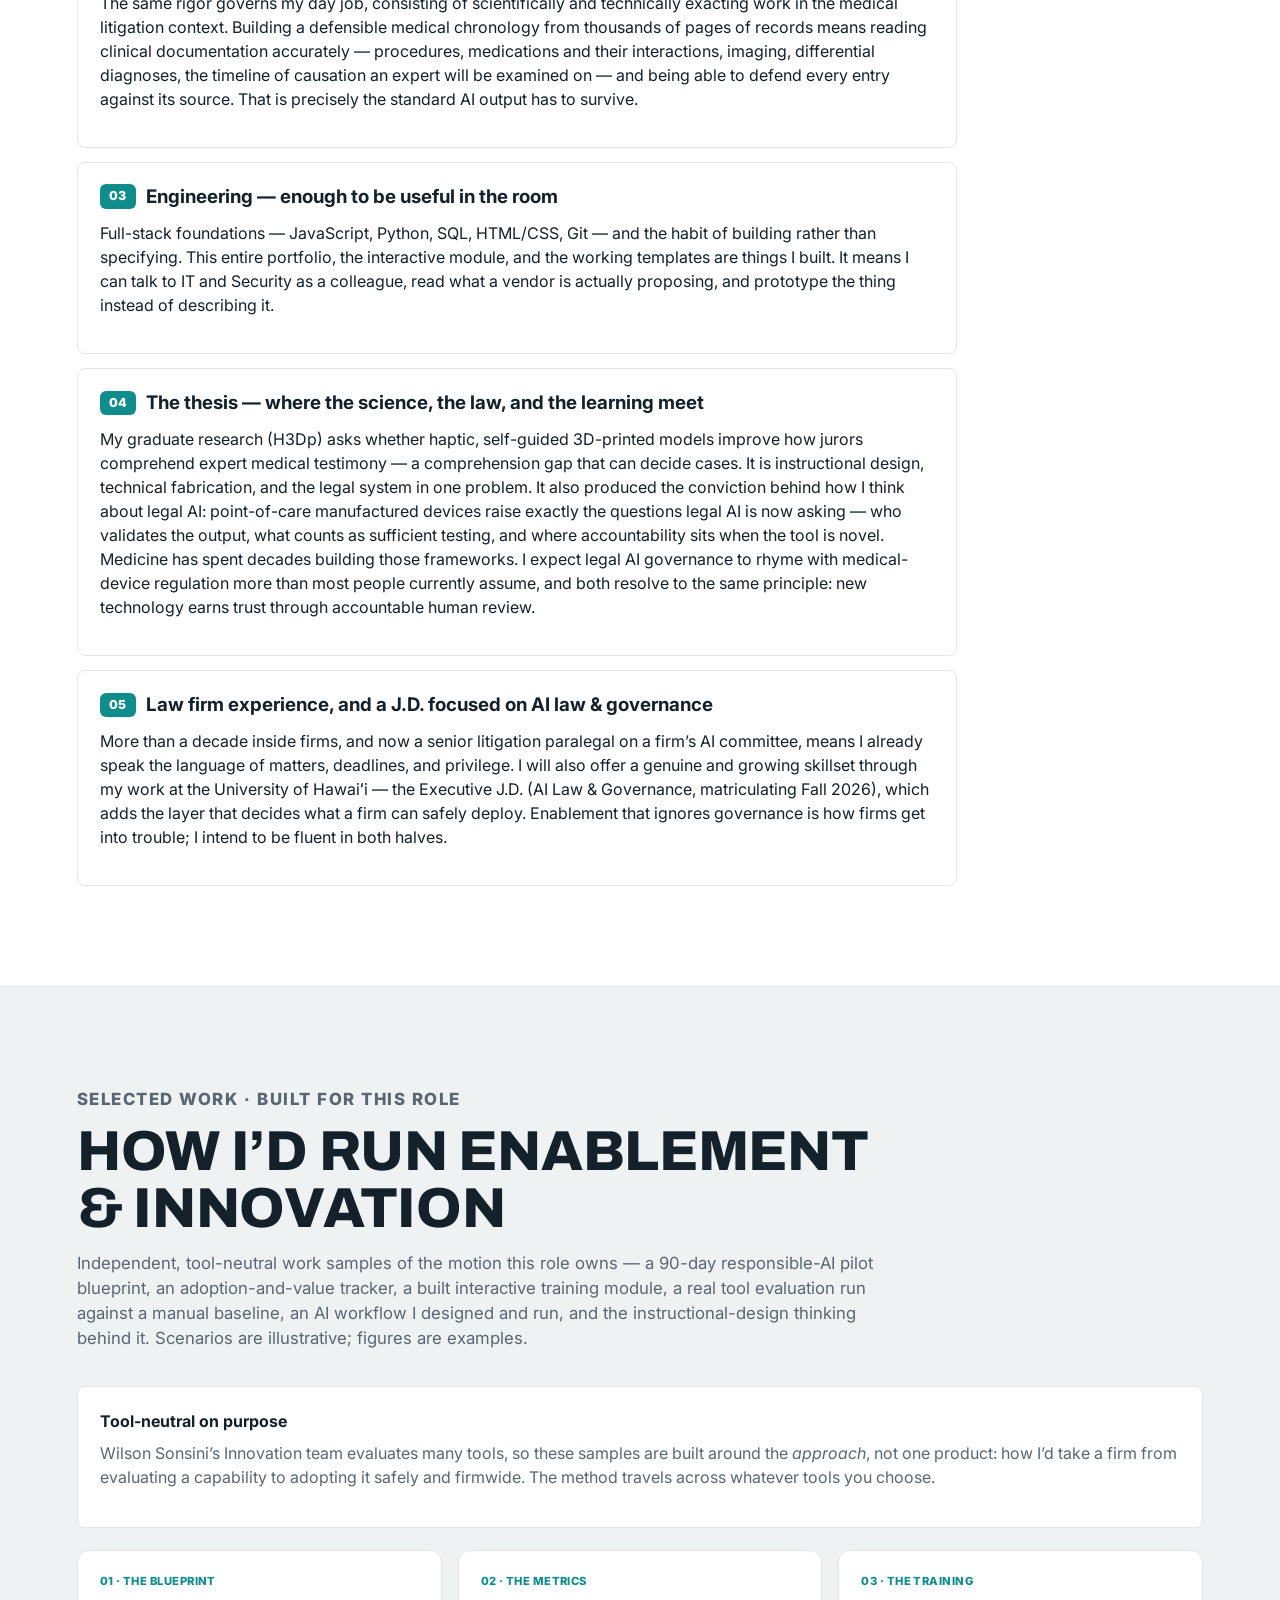
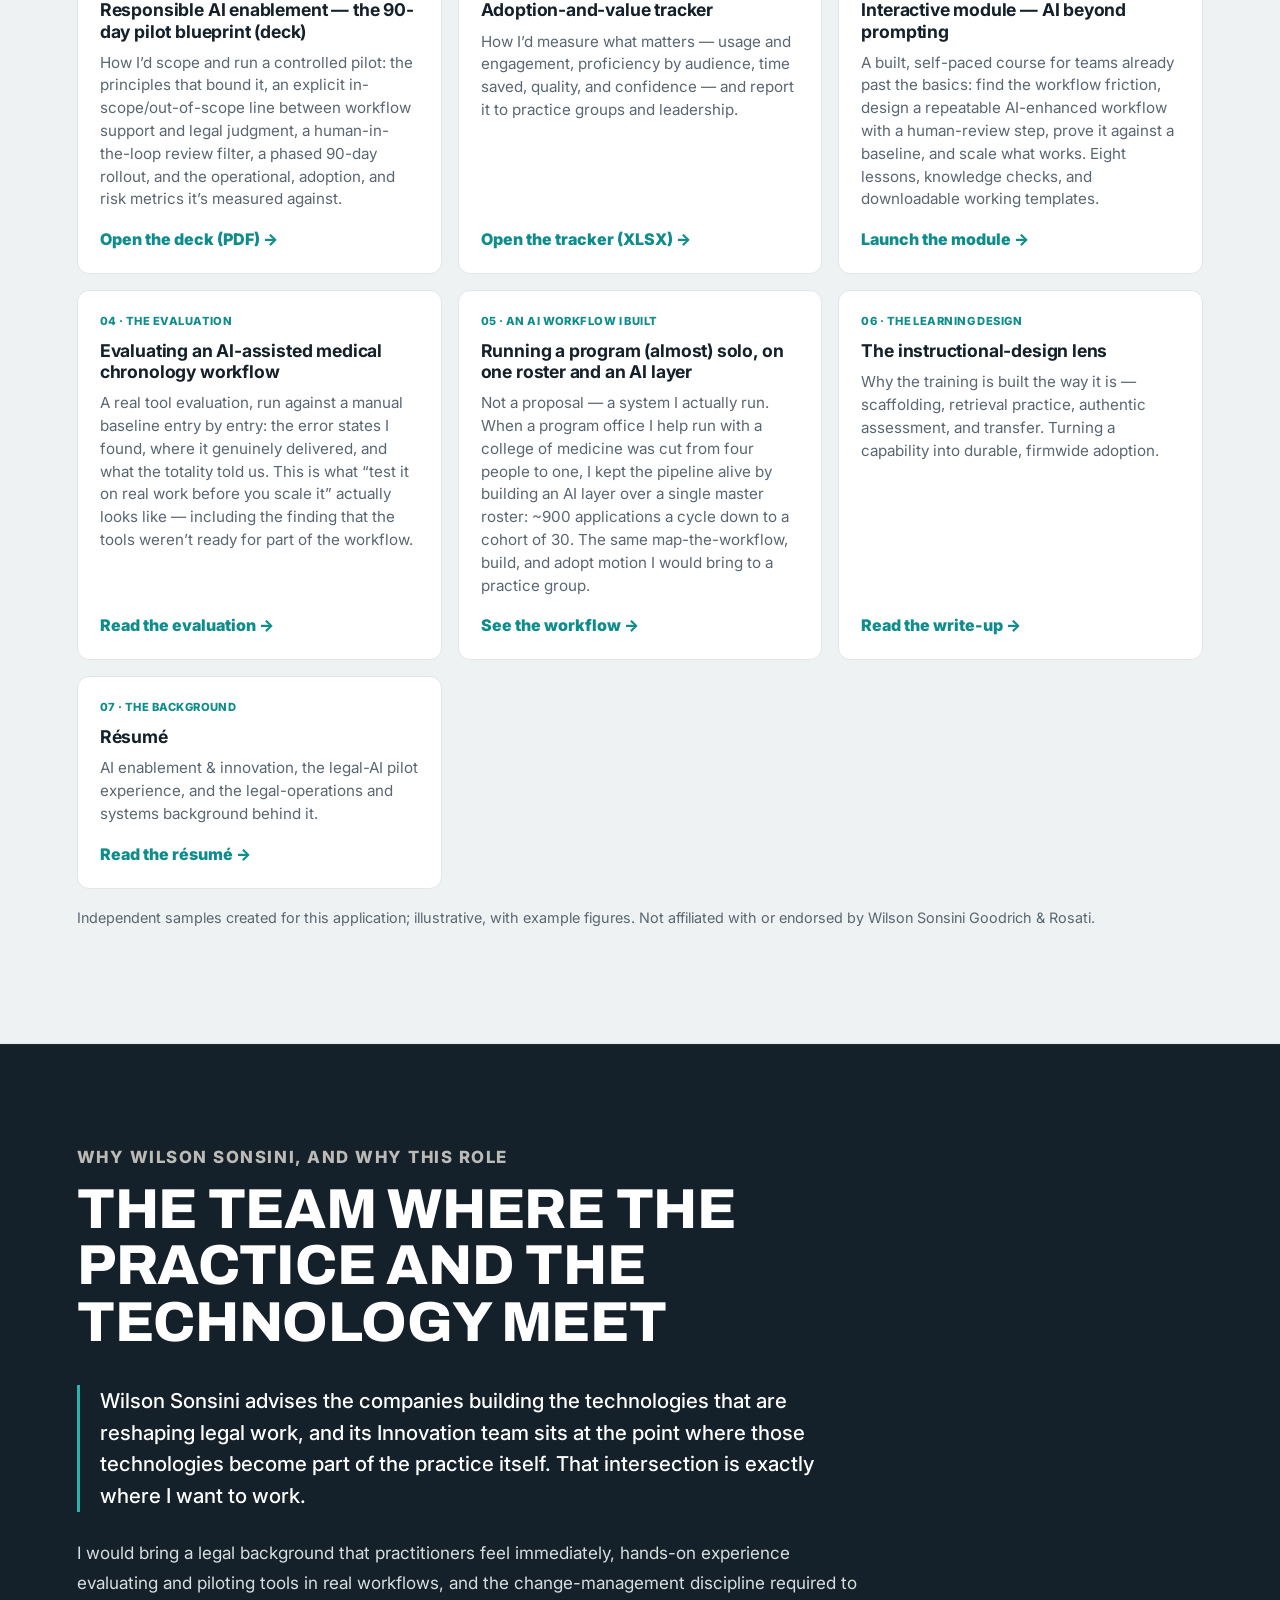
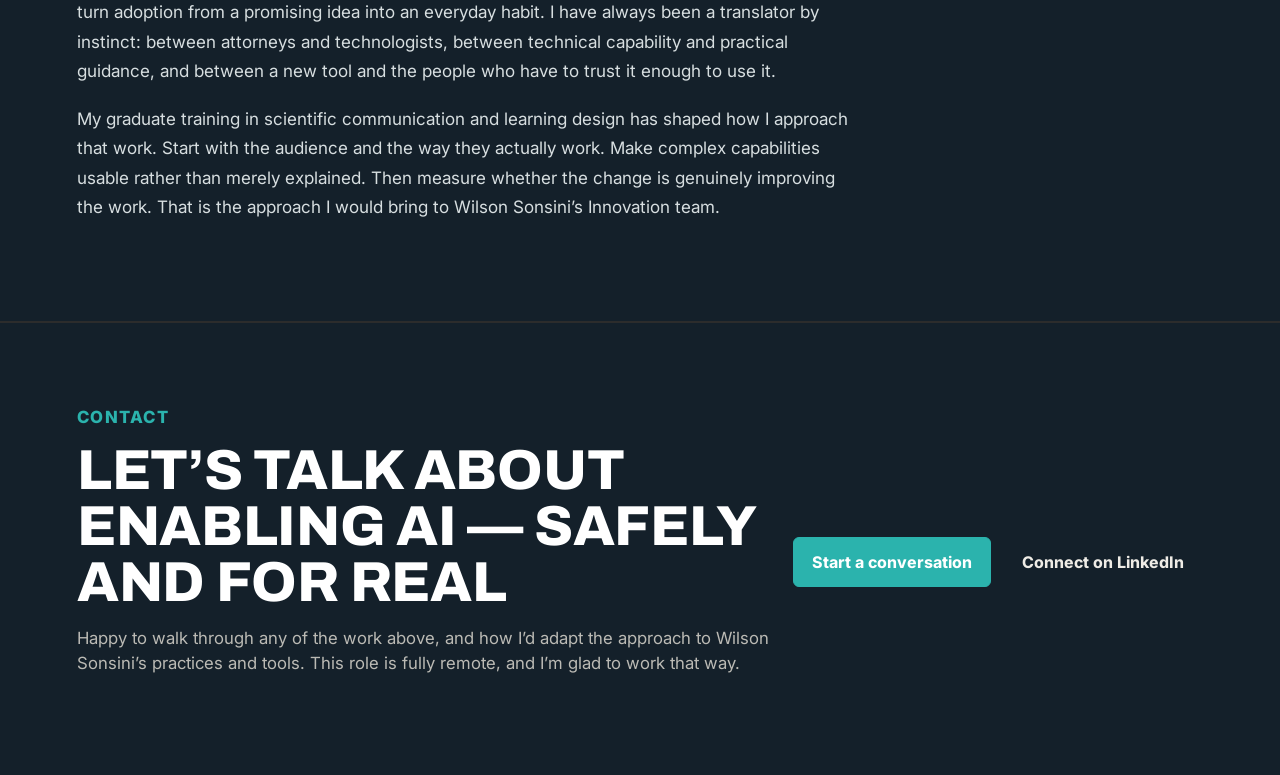
==== commit 3defc013: "Why section: your wording" ====
--- a/index.html
+++ b/index.html
@@ -388,20 +388,22 @@
         </div>
         <div class="prose">
           <p class="lead">
-            Wilson Sonsini advises the companies building the technology that&rsquo;s reshaping legal work &mdash;
-            and its Innovation team is where that future gets applied to the practice itself. That intersection is
-            exactly where I want to work.
-          </p>
-          <p>
-            I&rsquo;d bring legal-domain fluency your practitioners feel immediately, real experience evaluating
-            and piloting tools against live work, and the change-management discipline that turns adoption from a
-            hope into a habit. I&rsquo;m a translator by instinct &mdash; between attorneys and technologists,
-            between capability and practical guidance &mdash; which is the core of what this role asks for.
-          </p>
-          <p>
-            My graduate training in scientific communication and learning design shapes how I do it: start from
-            the audience&rsquo;s real work, make complex capability usable rather than merely explained, and prove
-            through evidence whether a change is actually improving the work.
+            Wilson Sonsini advises the companies building the technologies that are reshaping legal work, and its
+            Innovation team sits at the point where those technologies become part of the practice itself. That
+            intersection is exactly where I want to work.
+          </p>
+          <p>
+            I would bring a legal background that practitioners feel immediately, hands-on experience evaluating
+            and piloting tools in real workflows, and the change-management discipline required to turn adoption
+            from a promising idea into an everyday habit. I have always been a translator by instinct: between
+            attorneys and technologists, between technical capability and practical guidance, and between a new tool
+            and the people who have to trust it enough to use it.
+          </p>
+          <p>
+            My graduate training in scientific communication and learning design has shaped how I approach that
+            work. Start with the audience and the way they actually work. Make complex capabilities usable rather
+            than merely explained. Then measure whether the change is genuinely improving the work. That is the
+            approach I would bring to Wilson Sonsini&rsquo;s Innovation team.
           </p>
         </div>
       </section>
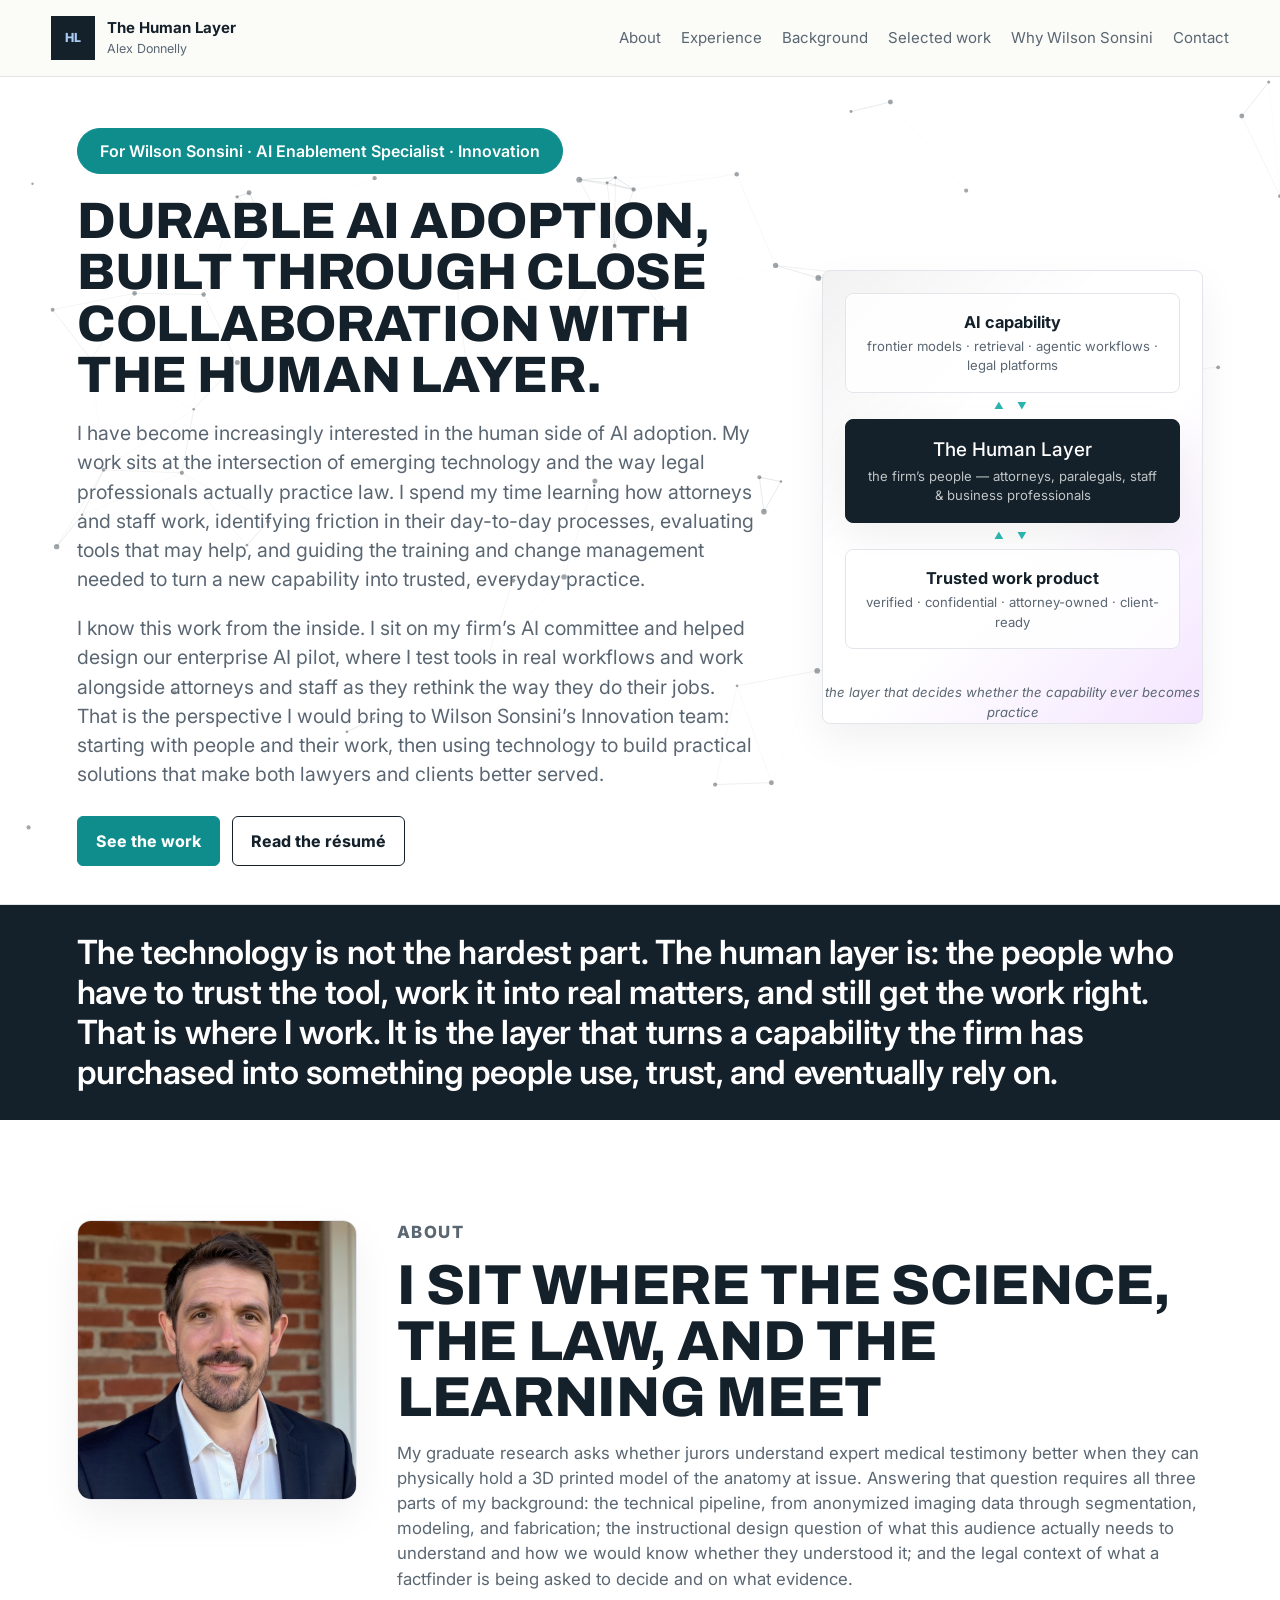
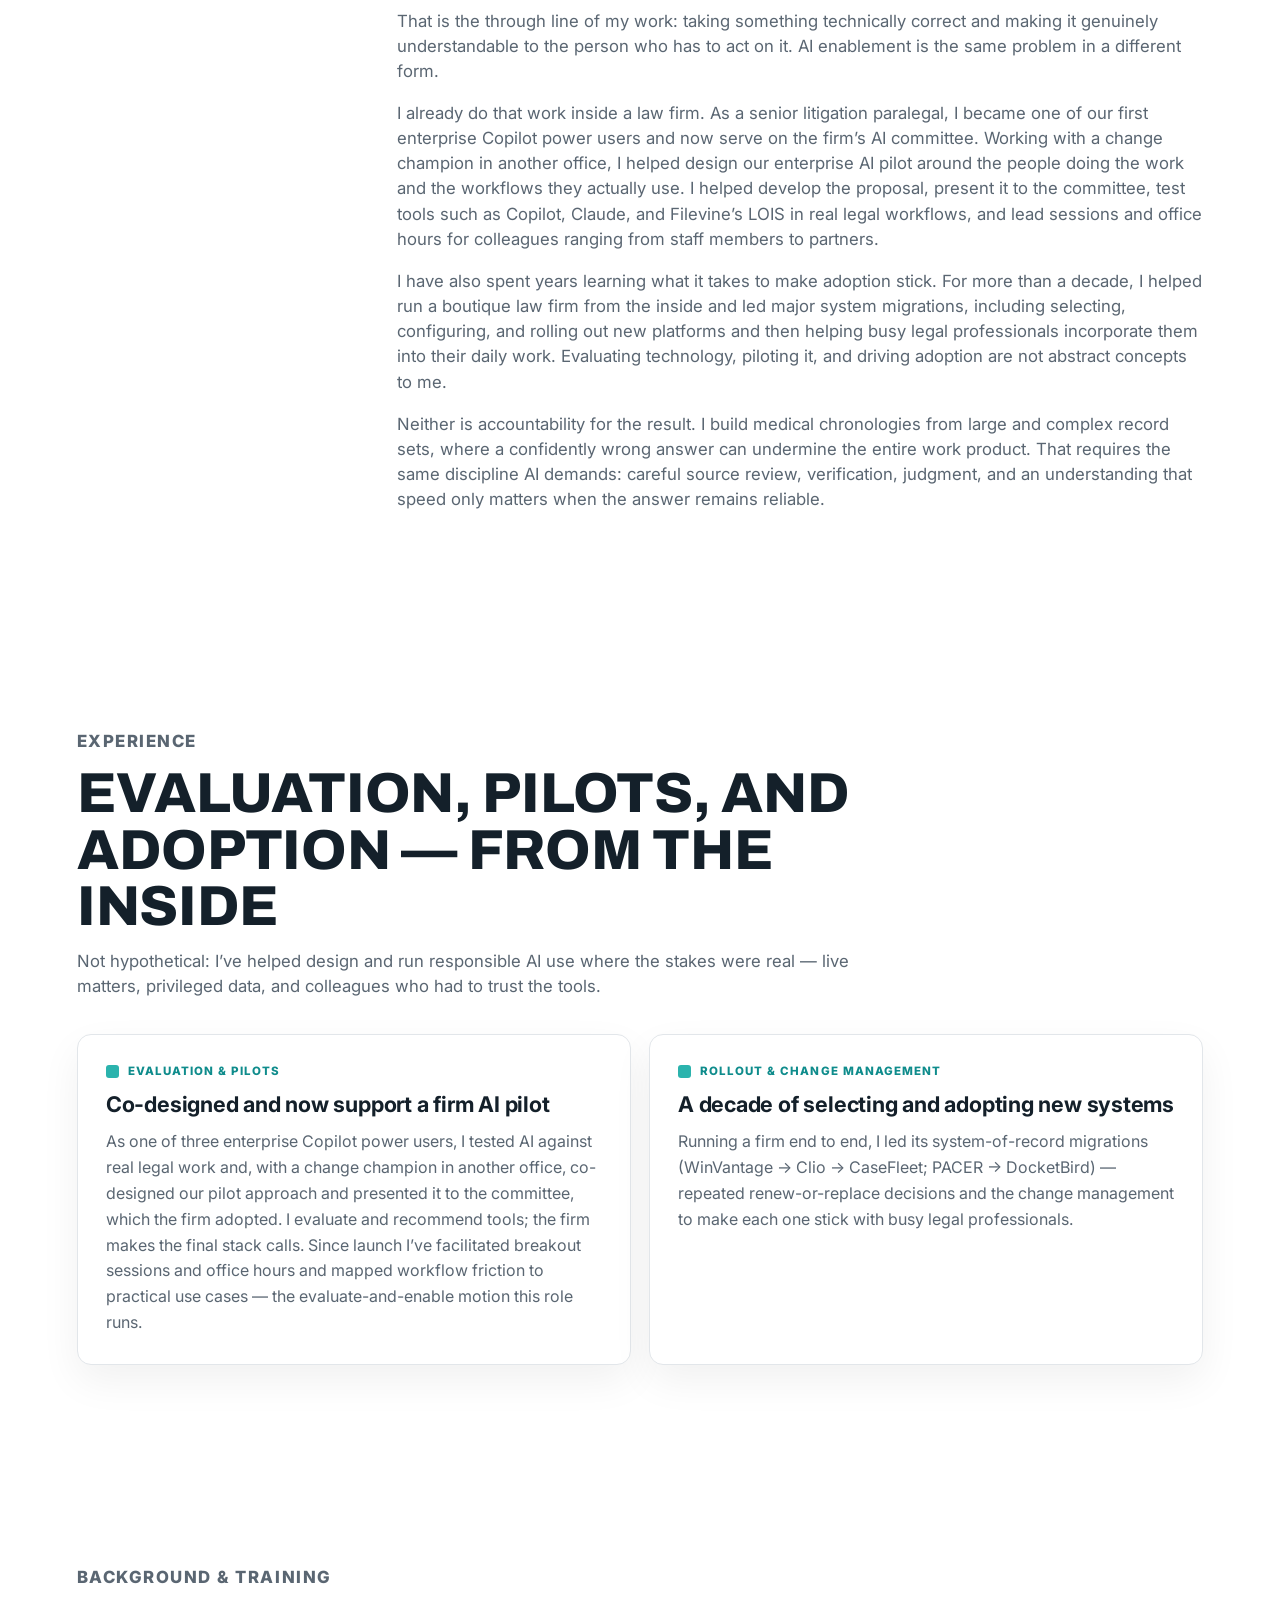
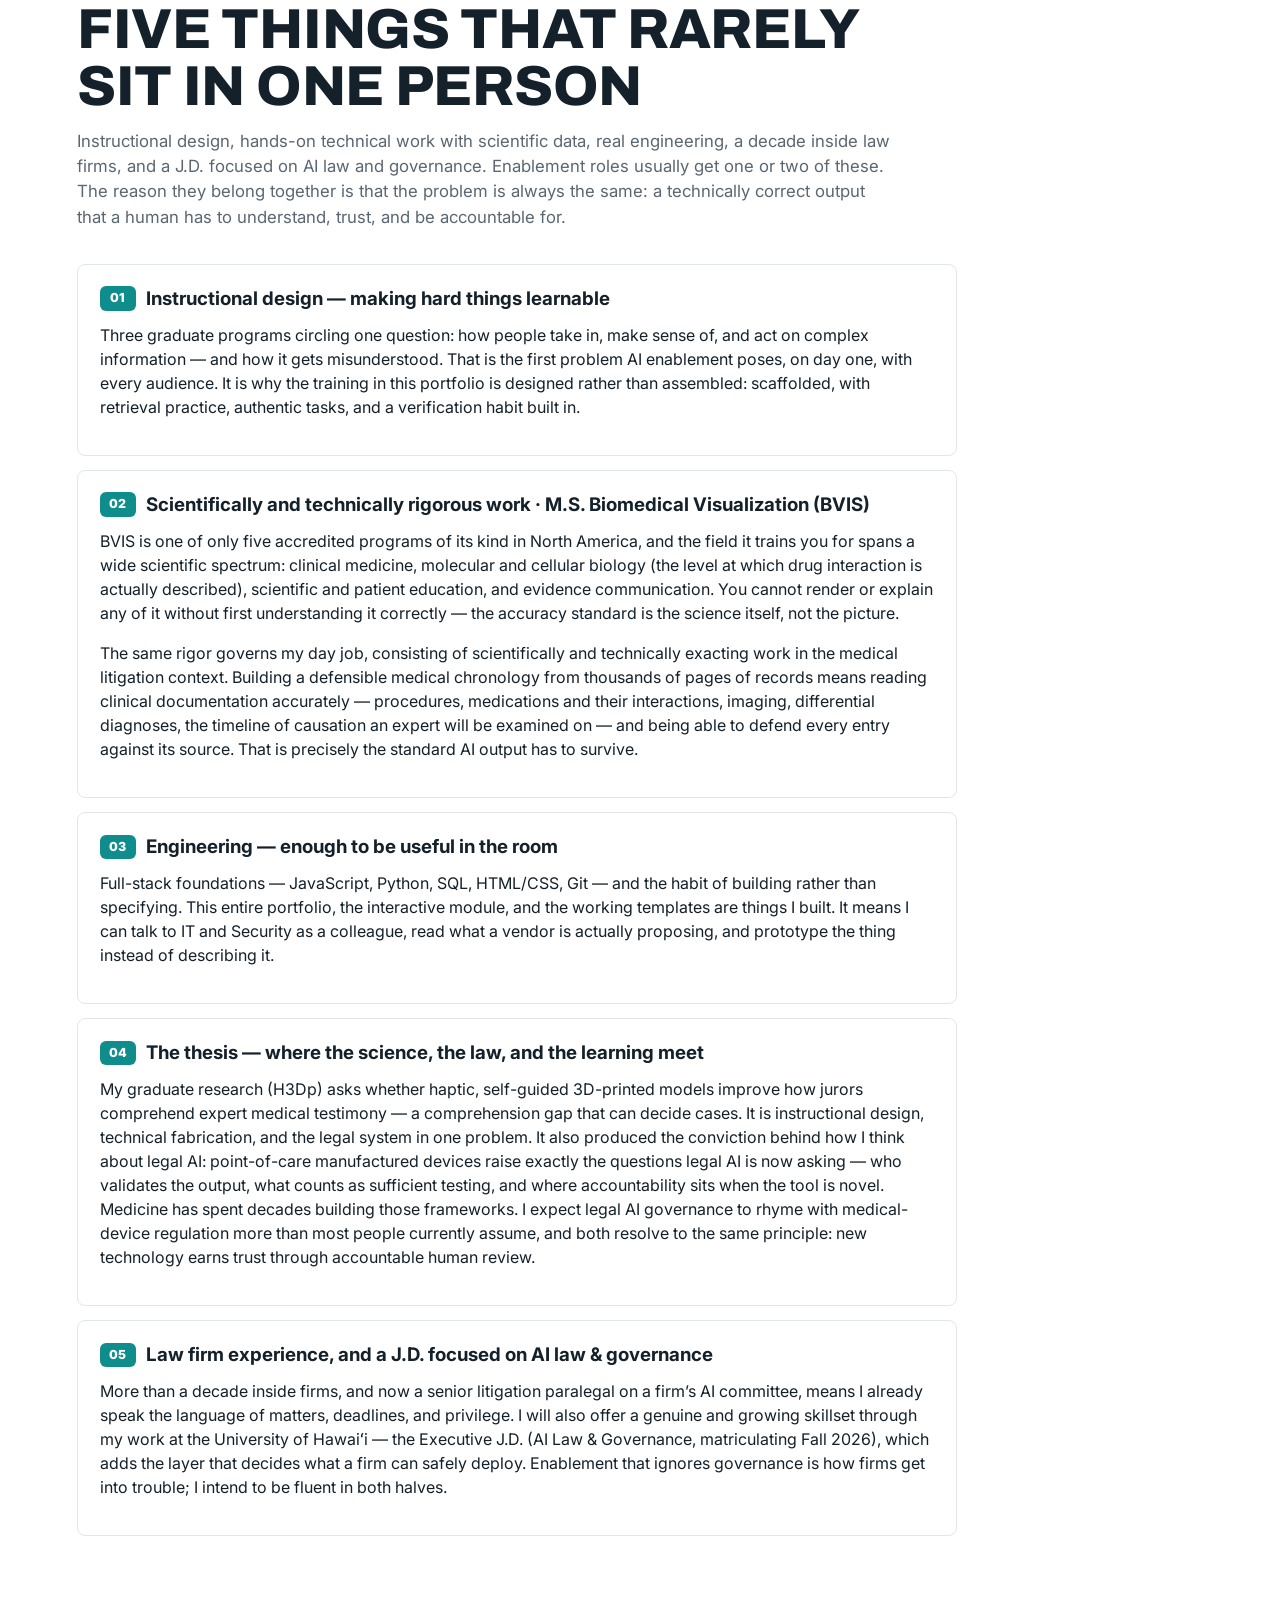
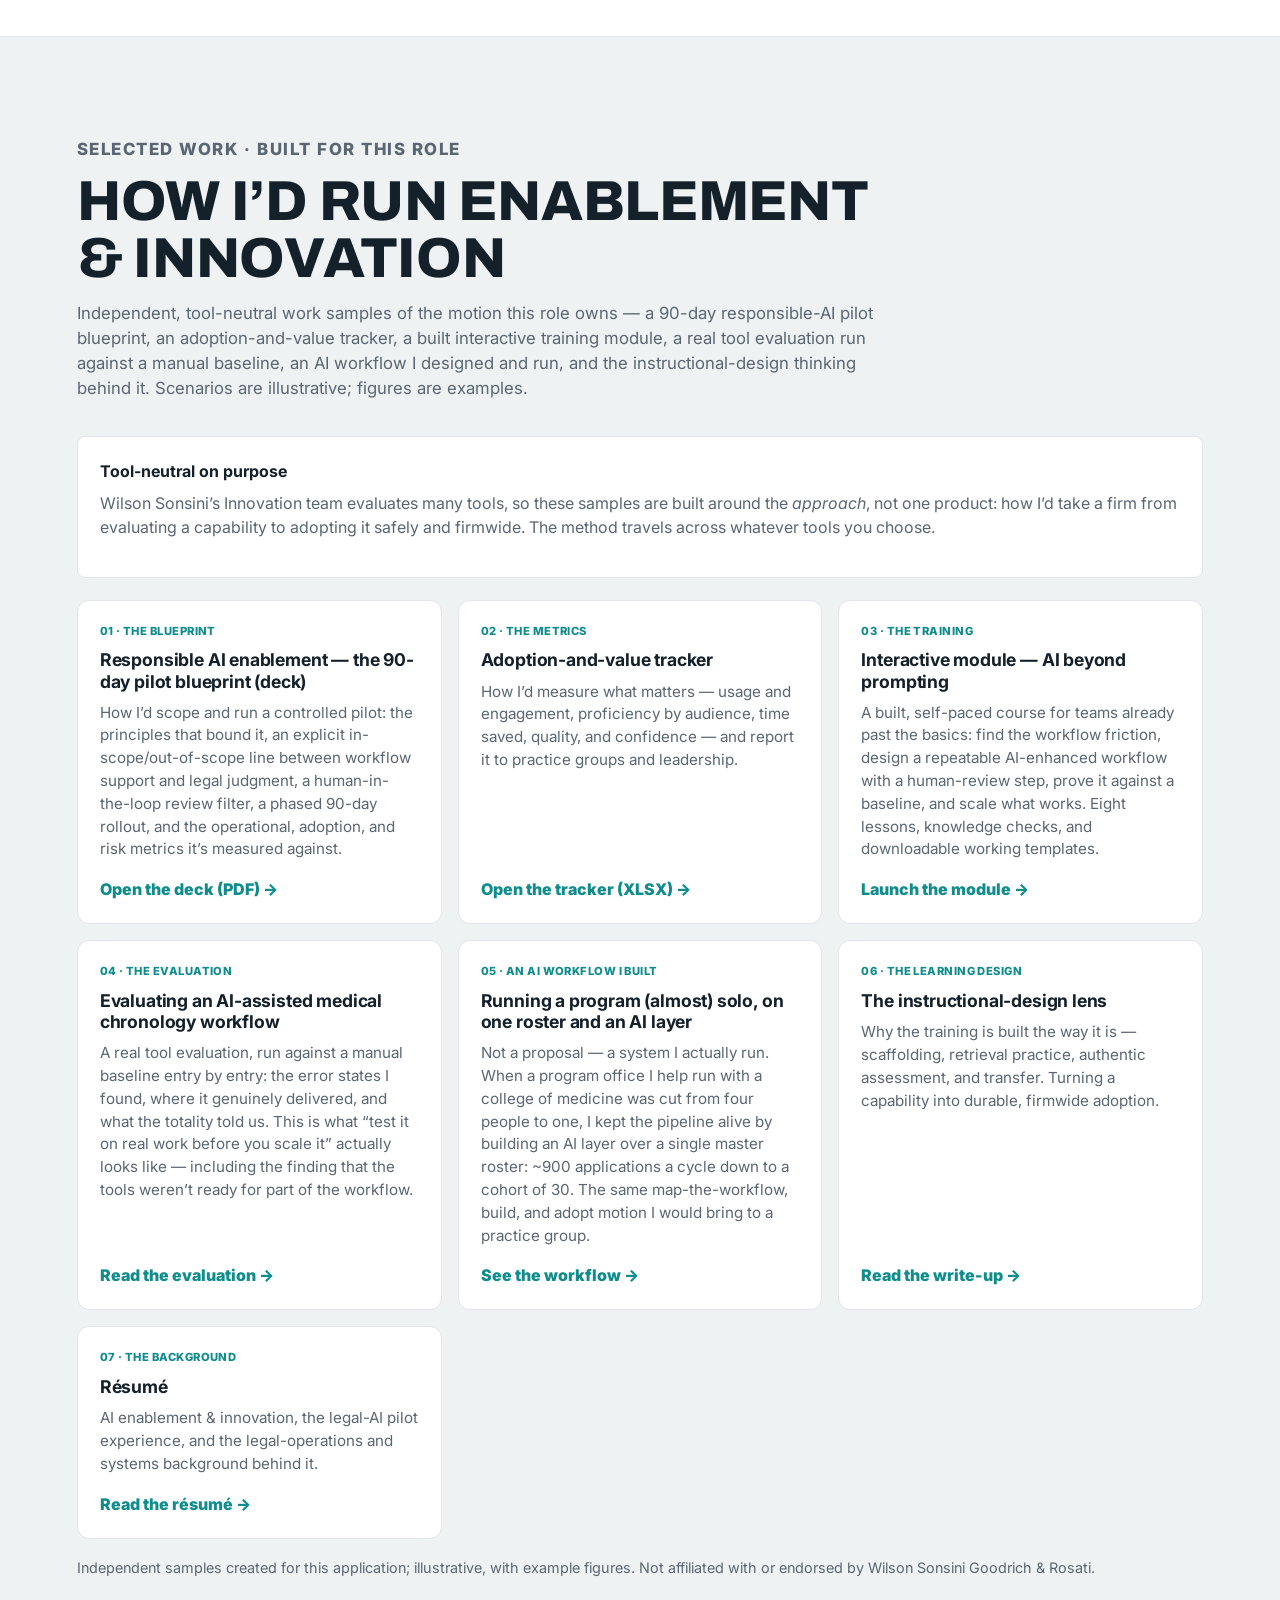
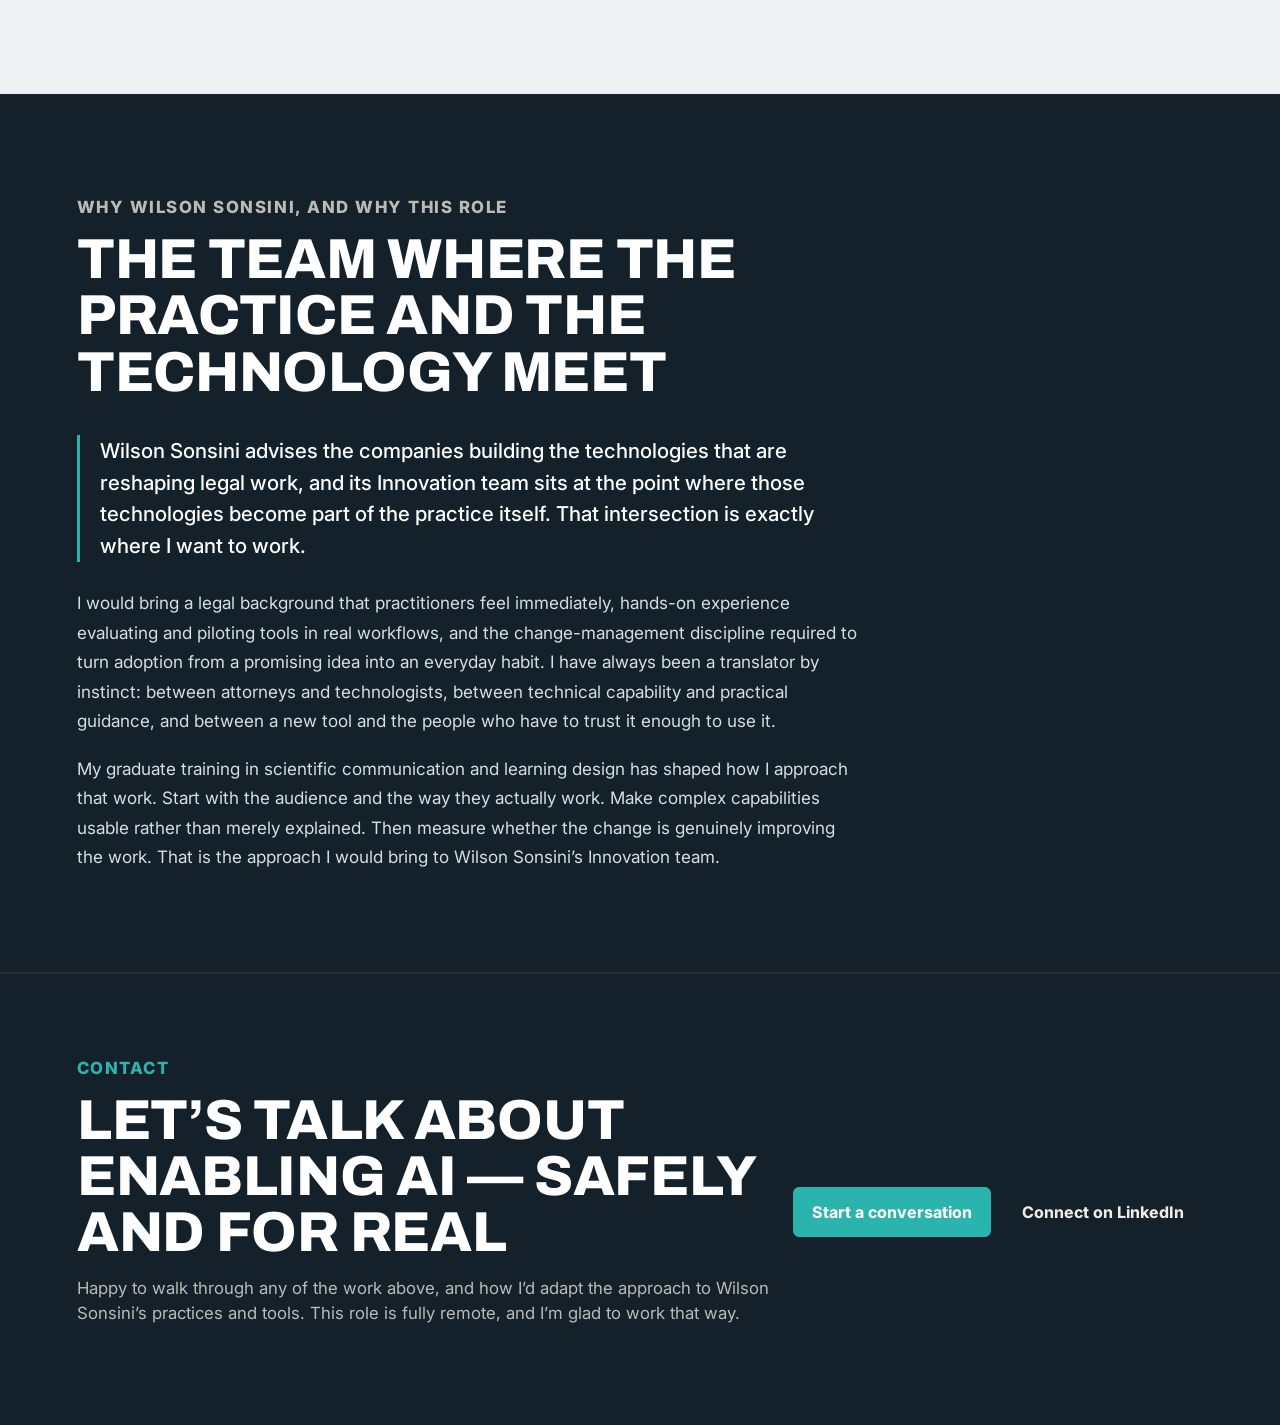
==== commit ba70d7c2: "Remove the How I'd Work section; rebuild sub-page nav from the index nav" ====
--- a/index.html
+++ b/index.html
@@ -37,7 +37,6 @@
       </a>
       <nav class="nav" aria-label="Primary navigation">
         <a href="#about">About</a>
-        <a href="#approach">Approach</a>
         <a href="#experience">Experience</a>
         <a href="#background">Background</a>
         <a href="#work">Selected work</a>
@@ -145,46 +144,6 @@
         </div>
       </section>
 
-      <section id="approach" class="section muted">
-        <div class="section-heading">
-          <p class="eyebrow">How I&rsquo;d work</p>
-          <h2>Four convictions I have actually paid for</h2>
-          <p>
-            Most AI adoption programs fail in predictable ways. These are the four things I believe about why
-            &mdash; each learned by getting it wrong first, and each visible in the work samples below.
-          </p>
-        </div>
-        <div class="exp-grid">
-          <article class="exp-card">
-            <span class="exp-kicker">01</span>
-            <h3>Access is not adoption</h3>
-            <p>Buying seats changes nothing. The firm that hands out licences and declares victory has bought
-            shelfware with a training session attached. Adoption is a behavior change problem wearing a
-            procurement costume &mdash; and it is won or lost in the weeks <em>after</em> the rollout email.</p>
-          </article>
-          <article class="exp-card">
-            <span class="exp-kicker">02</span>
-            <h3>A demo is not evidence</h3>
-            <p>Every tool looks brilliant on the vendor&rsquo;s curated example. The only test that counts is your
-            own messy matter, run against a baseline you already trust, compared line by line. I have run that
-            test and reported that the tool was not ready &mdash; which is the point of running it.</p>
-          </article>
-          <article class="exp-card">
-            <span class="exp-kicker">03</span>
-            <h3>Trust is the adoption lever, not the brake</h3>
-            <p>Guardrails get framed as the thing slowing adoption down. Backwards. Lawyers use what they trust,
-            and they trust what they can verify. Teaching people to check the output against the source is not
-            compliance theater &mdash; it is the fastest route to daily use.</p>
-          </article>
-          <article class="exp-card">
-            <span class="exp-kicker">04</span>
-            <h3>If it is not measured, it did not happen</h3>
-            <p>&ldquo;Everyone loves it&rdquo; is not a result. Set the baseline <em>before</em> you change
-            anything, agree what success means with the person who owns the outcome, and be willing to report the
-            number that says it did not work. That is what makes the next pilot credible.</p>
-          </article>
-        </div>
-      </section>
 
       <section id="experience" class="section">
         <div class="section-heading">
